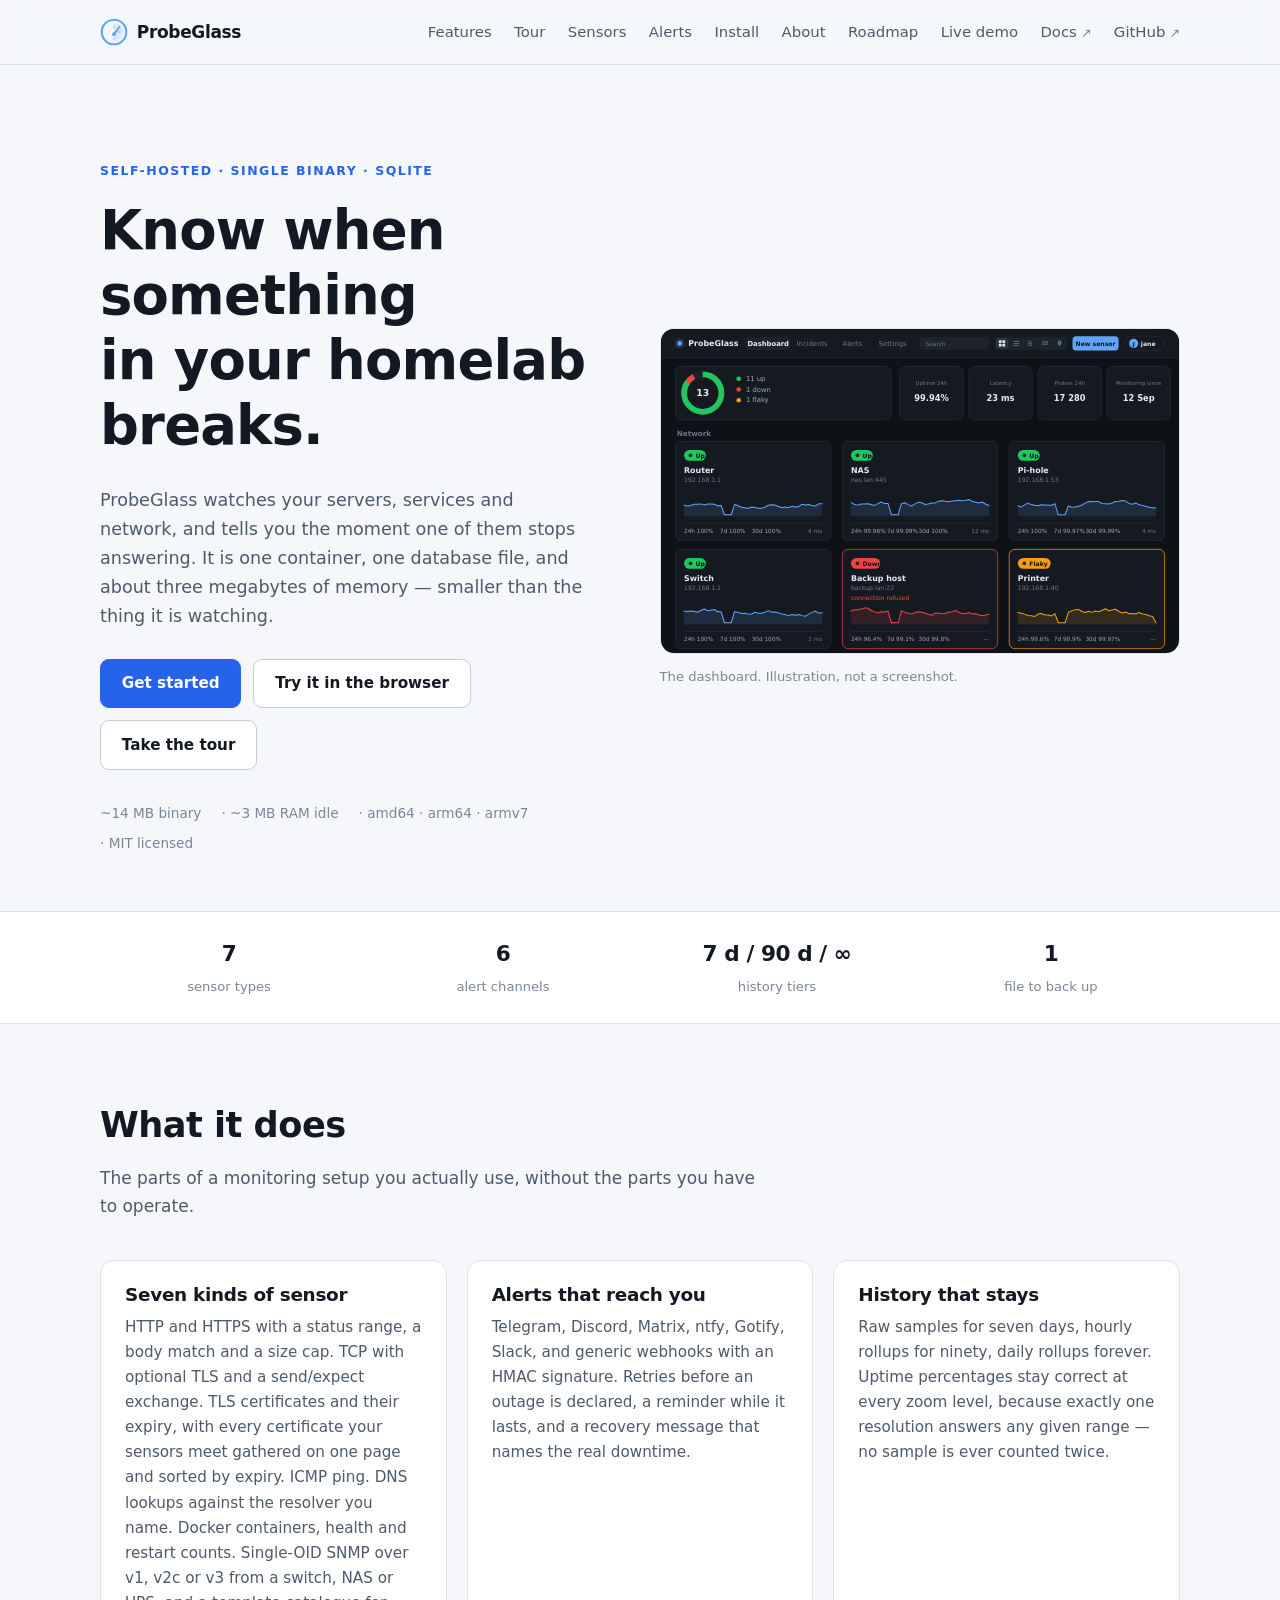
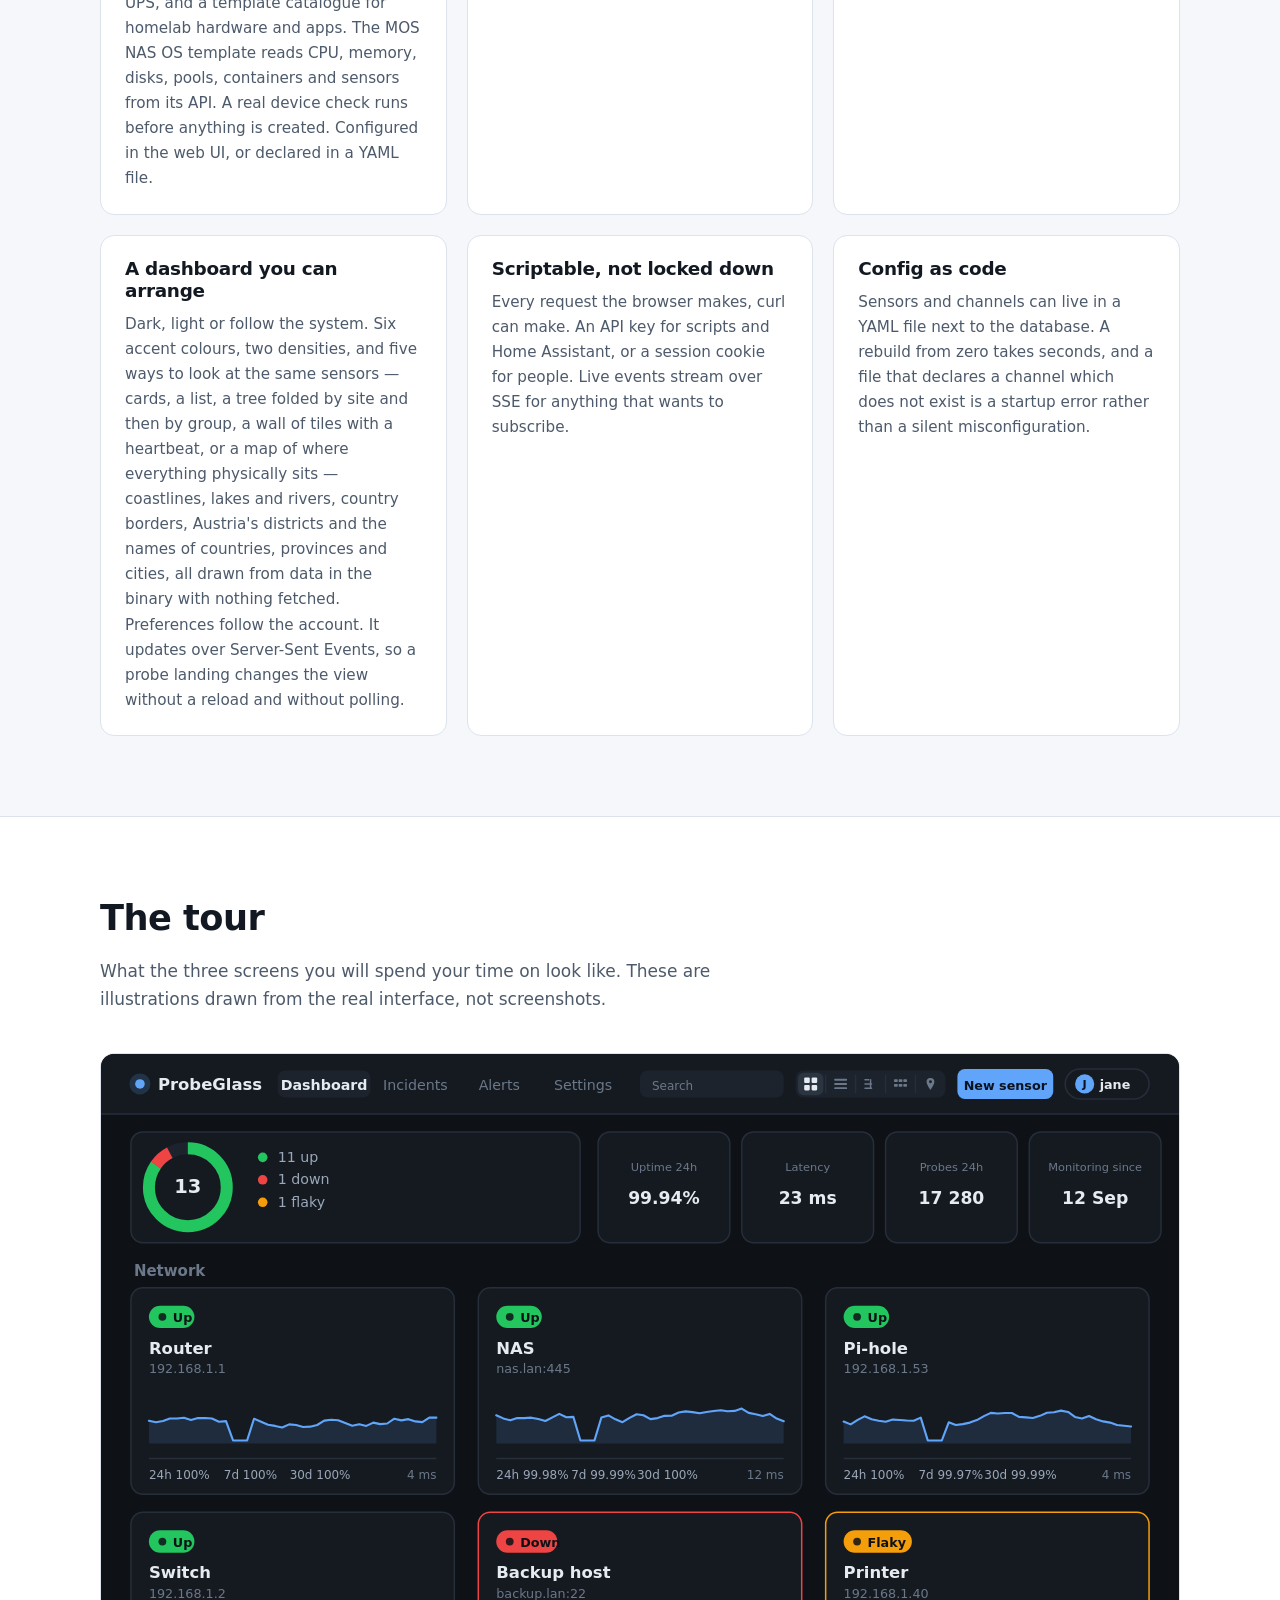
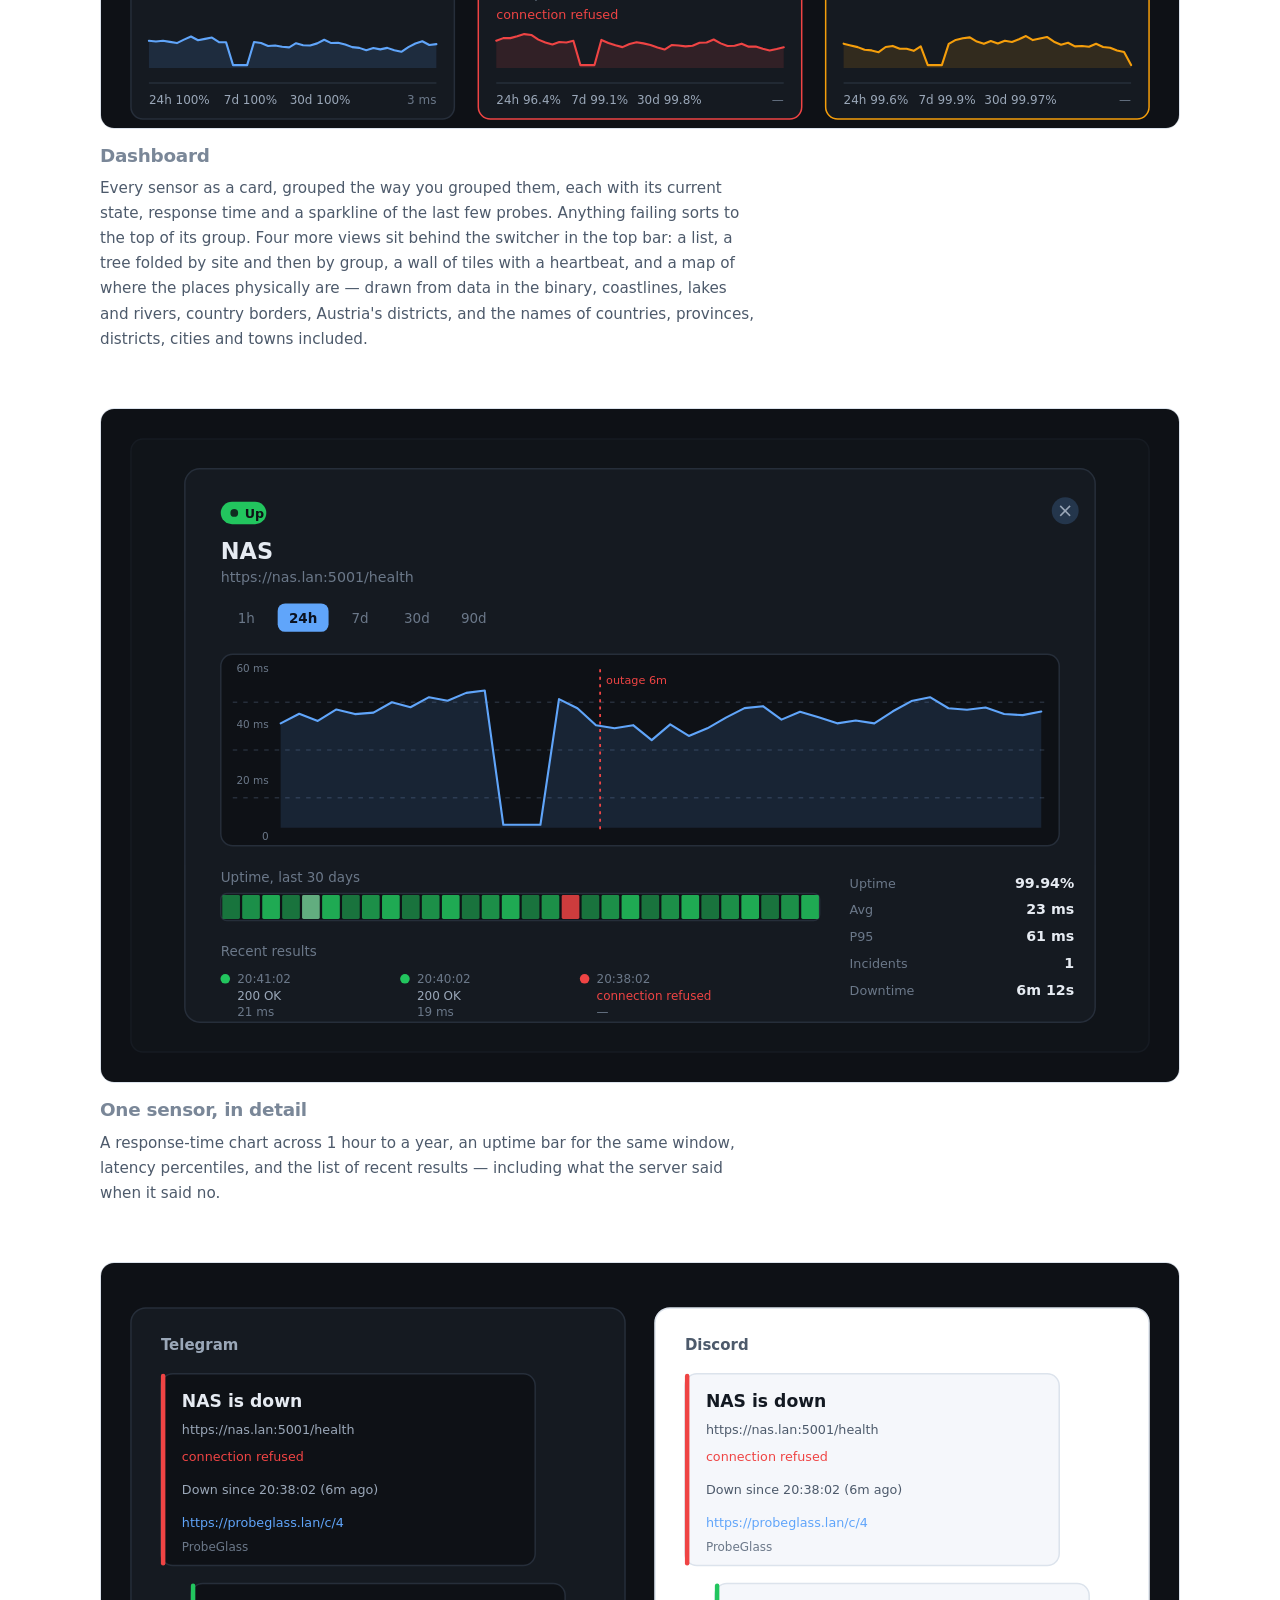
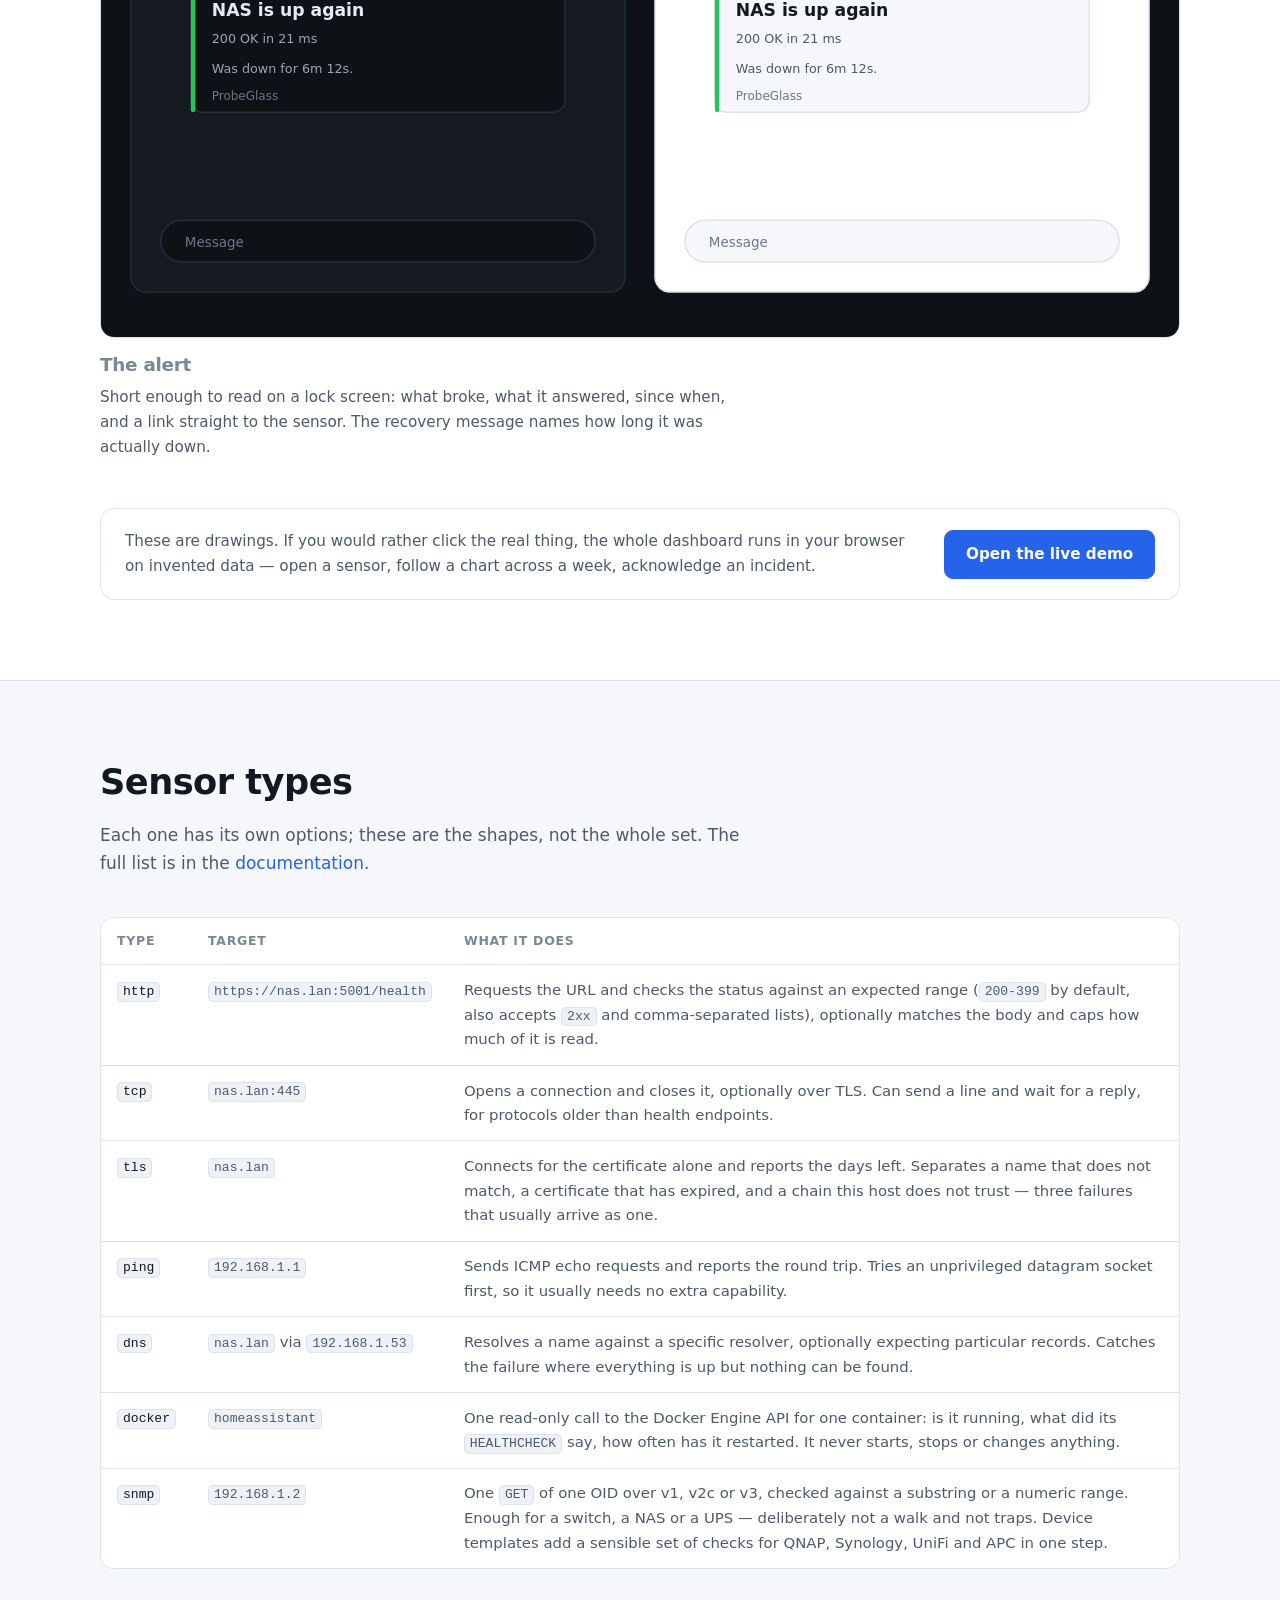
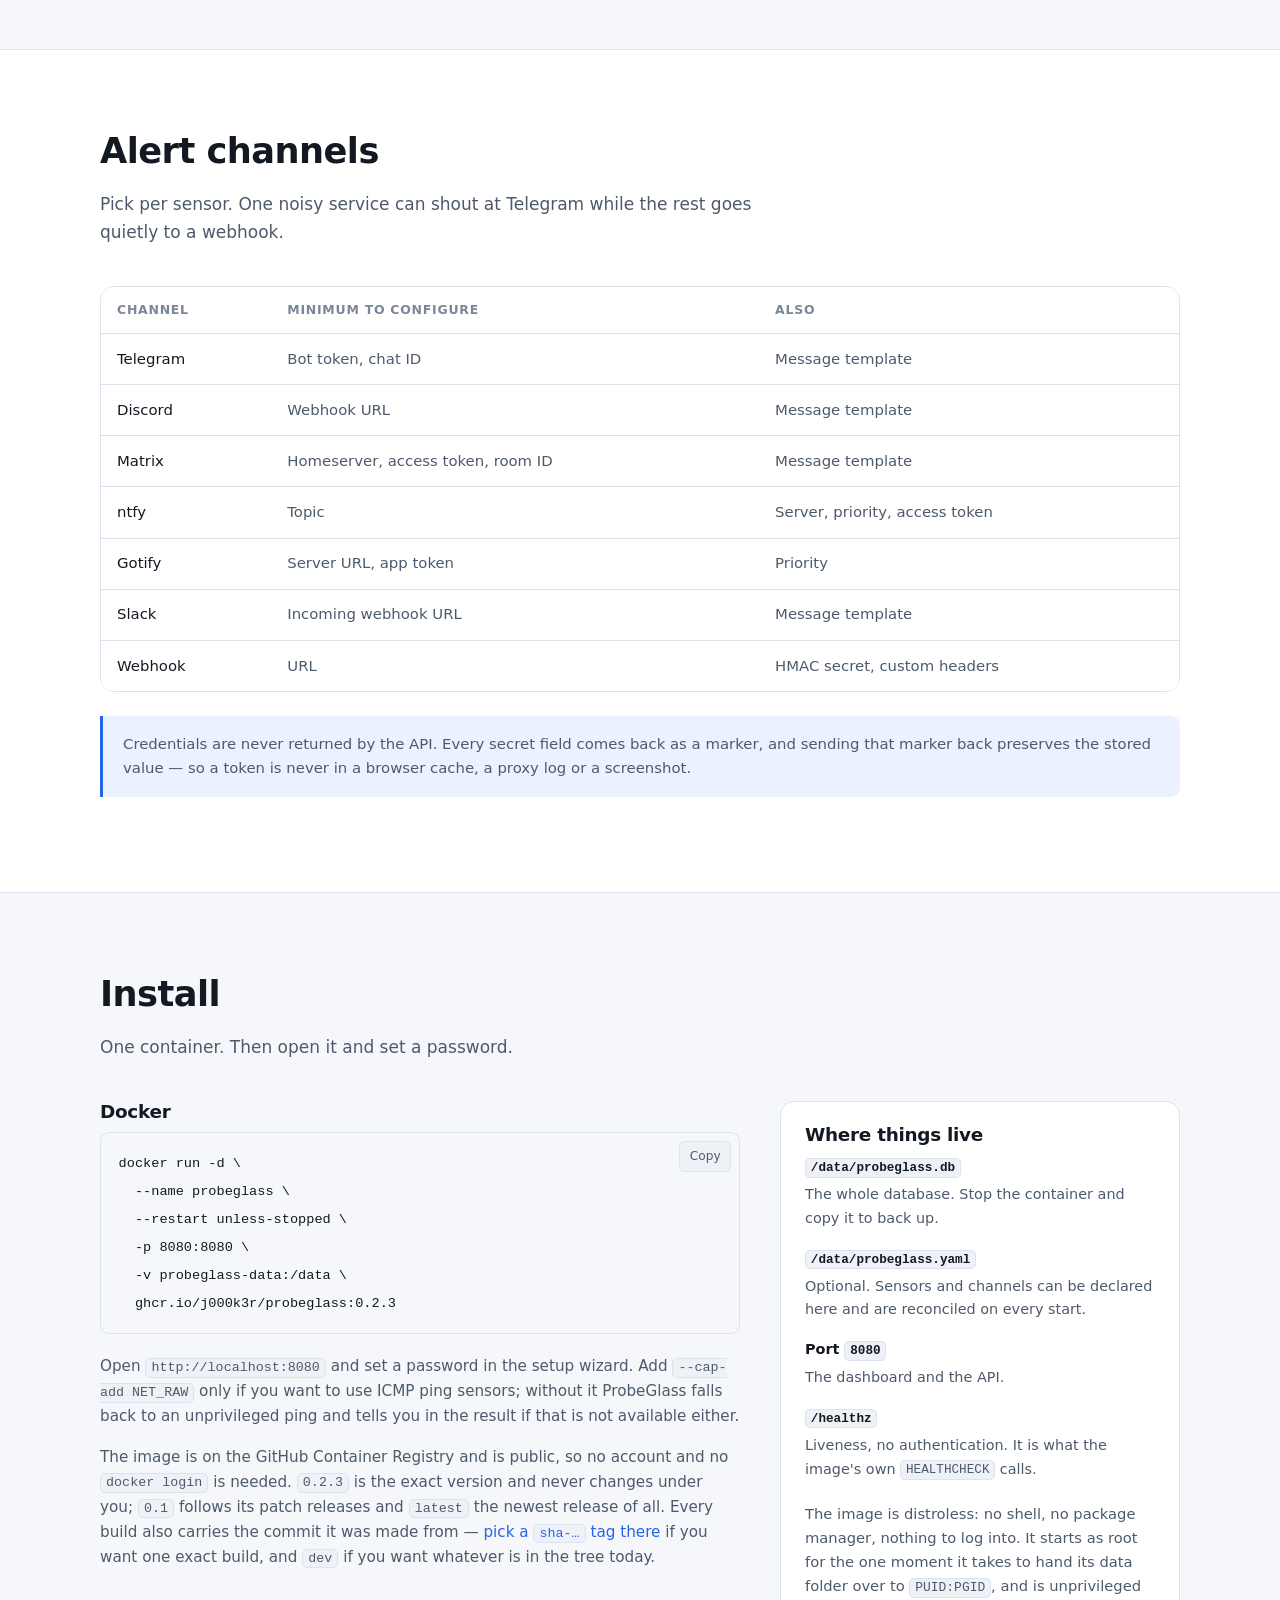
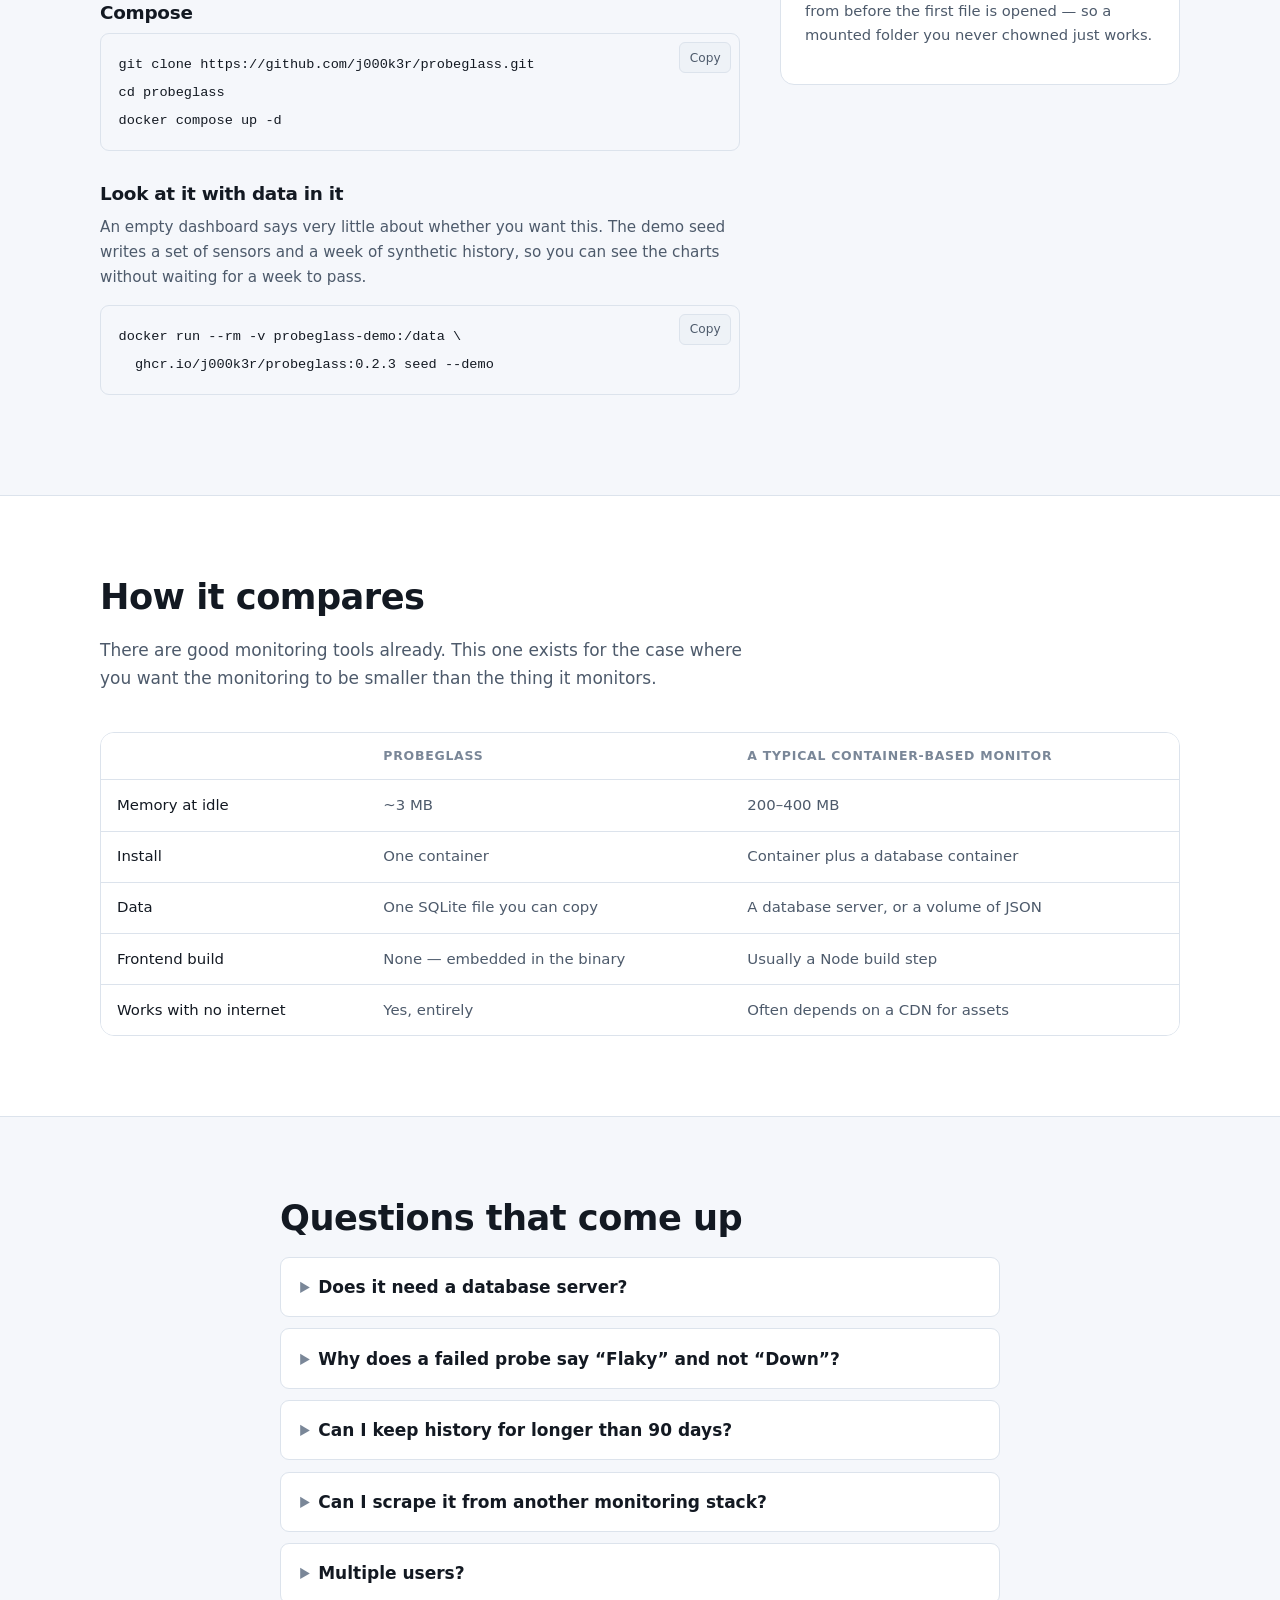
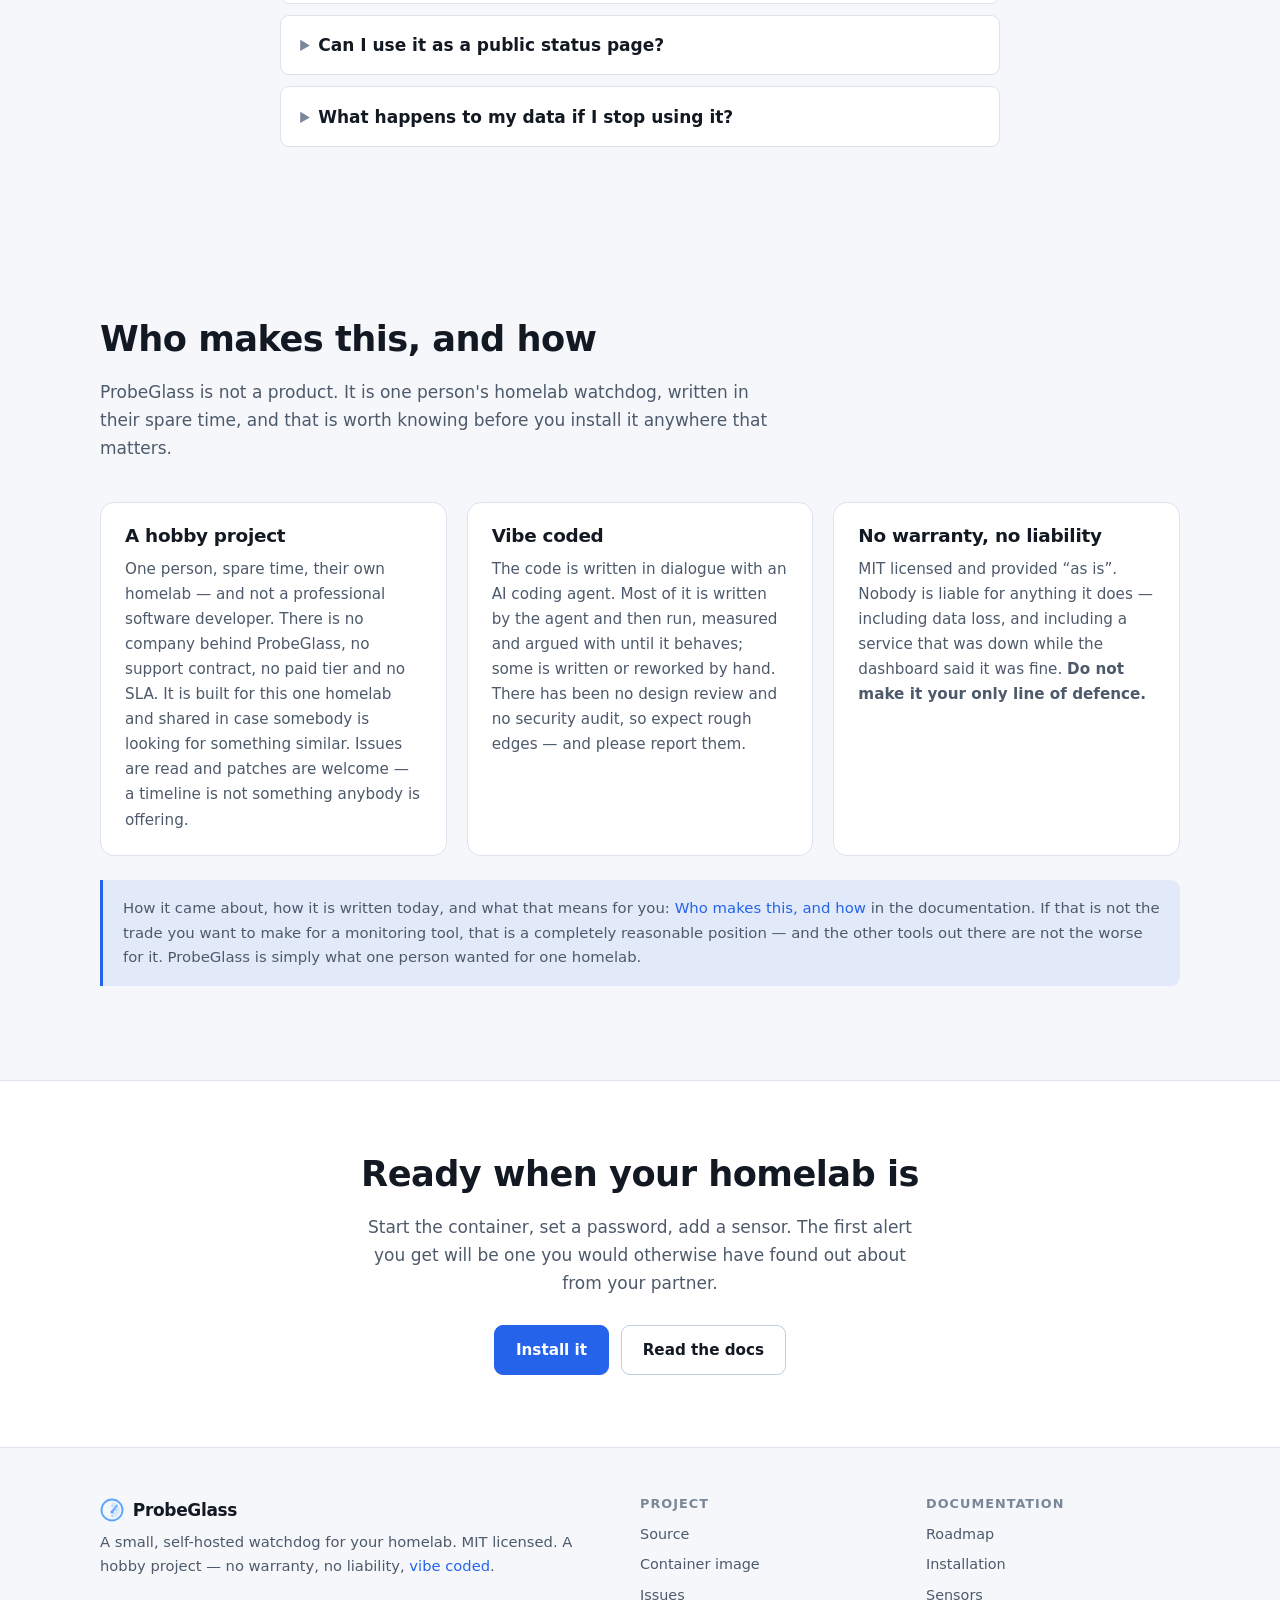
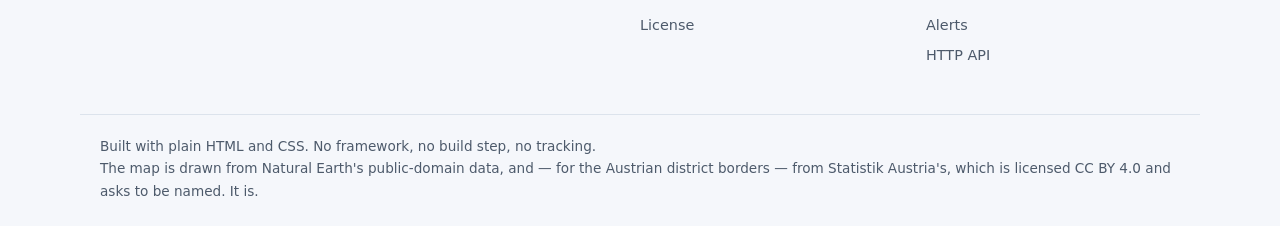
==== site/index.html @ f9f42ec8 "Show the certificate inventory on the roadmap and in the demo The demo's certificate tab is filled f" ====
<!doctype html>
<html lang="en">
<head>
<meta charset="utf-8">
<meta name="viewport" content="width=device-width, initial-scale=1">
<meta name="color-scheme" content="dark light">
<title>ProbeGlass — a small, self-hosted watchdog for your homelab</title>
<meta name="description" content="ProbeGlass monitors your servers, services and network from a single 14 MB binary. HTTP, TCP, TLS certificate, ping, DNS, Docker and SNMP sensors, six alert channels, and a year of history in one SQLite file.">
<link rel="icon" href="img/favicon.svg" type="image/svg+xml">
<link rel="stylesheet" href="assets/style.css">

<meta property="og:type" content="website">
<meta property="og:title" content="ProbeGlass — a small, self-hosted watchdog">
<meta property="og:description" content="HTTP, TCP, TLS certificate, ping, DNS, Docker and SNMP sensors. Six alert channels. A year of history in one SQLite file. One container.">
<meta property="og:image" content="img/social-card.svg">
<meta name="twitter:card" content="summary_large_image">
</head>
<body>

<a class="skip" href="#main">Skip to content</a>

<header class="topbar">
  <div class="wrap topbar-inner">
    <a class="brand" href="index.html">
      <img src="img/logo.svg" alt="" width="28" height="28">
      <span>ProbeGlass</span>
    </a>

    <button class="nav-toggle" id="nav-toggle" aria-expanded="false" aria-controls="nav">
      <span class="sr-only">Menu</span>
      <span class="nav-bars" aria-hidden="true"></span>
    </button>

    <nav class="nav" id="nav">
      <a href="#features">Features</a>
      <a href="#tour">Tour</a>
      <a href="#sensors">Sensors</a>
      <a href="#alerts">Alerts</a>
      <a href="#install">Install</a>
      <a href="#about">About</a>
      <a href="roadmap.html">Roadmap</a>
      <a href="demo.html">Live demo</a>
      <a class="nav-ext" href="https://j000k3r.github.io/probeglass-docs/">Docs</a>
      <a class="nav-ext" href="https://github.com/j000k3r/probeglass">GitHub</a>
    </nav>
  </div>
</header>

<main id="main">

<!-- ------------------------------------------------------------------ hero -->
<section class="hero">
  <div class="wrap hero-grid">
    <div class="hero-copy">
      <p class="eyebrow">Self-hosted · Single binary · SQLite</p>
      <h1>Know when something<br>in your homelab breaks.</h1>
      <p class="lede">
        ProbeGlass watches your servers, services and network, and tells you
        the moment one of them stops answering. It is one container, one
        database file, and about three megabytes of memory — smaller than the
        thing it is watching.
      </p>

      <div class="cta-row">
        <a class="btn btn-primary" href="#install">Get started</a>
        <a class="btn" href="demo.html">Try it in the browser</a>
        <a class="btn" href="#tour">Take the tour</a>
      </div>

      <ul class="badges">
        <li>~14 MB binary</li>
        <li>~3 MB RAM idle</li>
        <li>amd64 · arm64 · armv7</li>
        <li>MIT licensed</li>
      </ul>
    </div>

    <figure class="hero-shot">
      <img src="img/dashboard.svg" width="720" height="450"
           alt="Illustration of the ProbeGlass dashboard: a top bar with the section tabs, the layout switcher and the account chip, then a status summary, then groups of sensor cards each showing a name, a target, a response time and a sparkline.">
      <figcaption>The dashboard. Illustration, not a screenshot.</figcaption>
    </figure>
  </div>
</section>

<!-- ---------------------------------------------------------------- glance -->
<section class="strip">
  <div class="wrap strip-grid">
    <div><strong>7</strong><span>sensor types</span></div>
    <div><strong>6</strong><span>alert channels</span></div>
    <div><strong>7 d / 90 d / ∞</strong><span>history tiers</span></div>
    <div><strong>1</strong><span>file to back up</span></div>
  </div>
</section>

<!-- -------------------------------------------------------------- features -->
<section id="features" class="section">
  <div class="wrap">
    <h2>What it does</h2>
    <p class="section-lede">
      The parts of a monitoring setup you actually use, without the parts you
      have to operate.
    </p>

    <div class="cards">
      <article class="card">
        <h3>Seven kinds of sensor</h3>
        <p>
          HTTP and HTTPS with a status range, a body match and a size cap. TCP
          with optional TLS and a send/expect exchange. TLS certificates and
          their expiry, with every certificate your sensors meet gathered on one
          page and sorted by expiry. ICMP ping. DNS lookups against the resolver
          you name. Docker containers, health and restart counts. Single-OID SNMP
          over v1, v2c or v3 from a switch, NAS or UPS, and a template catalogue
          for homelab hardware and apps. The MOS NAS OS template reads CPU,
          memory, disks, pools, containers and sensors from its API. A real
          device check runs before anything is created. Configured in the web UI,
          or declared in a YAML file.
        </p>
      </article>

      <article class="card">
        <h3>Alerts that reach you</h3>
        <p>
          Telegram, Discord, Matrix, ntfy, Gotify, Slack, and generic webhooks with
          an HMAC signature. Retries before an outage is declared, a reminder while
          it lasts, and a recovery message that names the real downtime.
        </p>
      </article>

      <article class="card">
        <h3>History that stays</h3>
        <p>
          Raw samples for seven days, hourly rollups for ninety, daily rollups
          forever. Uptime percentages stay correct at every zoom level, because
          exactly one resolution answers any given range — no sample is ever
          counted twice.
        </p>
      </article>

      <article class="card">
        <h3>A dashboard you can arrange</h3>
        <p>
          Dark, light or follow the system. Six accent colours, two densities,
          and five ways to look at the same sensors — cards, a list, a tree
          folded by site and then by group, a wall of tiles with a heartbeat,
          or a map of where everything physically sits — coastlines, lakes and
          rivers, country borders, Austria's districts and the names of countries,
          provinces and cities, all drawn from data in the binary
          with nothing fetched. Preferences follow the account. It updates over
          Server-Sent Events, so a probe landing changes the view without a
          reload and without polling.
        </p>
      </article>

      <article class="card">
        <h3>Scriptable, not locked down</h3>
        <p>
          Every request the browser makes, curl can make. An API key for
          scripts and Home Assistant, or a session cookie for people. Live
          events stream over SSE for anything that wants to subscribe.
        </p>
      </article>

      <article class="card">
        <h3>Config as code</h3>
        <p>
          Sensors and channels can live in a YAML file next to the database.
          A rebuild from zero takes seconds, and a file that declares a channel
          which does not exist is a startup error rather than a silent
          misconfiguration.
        </p>
      </article>
    </div>
  </div>
</section>

<!-- ------------------------------------------------------------------ tour -->
<section id="tour" class="section section-alt">
  <div class="wrap">
    <h2>The tour</h2>
    <p class="section-lede">
      What the three screens you will spend your time on look like.
      These are illustrations drawn from the real interface, not screenshots.
    </p>

    <div class="tour">
      <figure class="tour-item">
        <img src="img/dashboard.svg" width="720" height="450"
             alt="The dashboard: a top bar with the layout switcher and the account chip, a summary strip of counts, then sensor cards in groups, each with a status dot, a response time and a latency sparkline.">
        <figcaption>
          <h3>Dashboard</h3>
          <p>
            Every sensor as a card, grouped the way you grouped them, each with
            its current state, response time and a sparkline of the last few
            probes. Anything failing sorts to the top of its group. Four more
            views sit behind the switcher in the top bar: a list, a tree folded
            by site and then by group, a wall of tiles with a heartbeat, and a
            map of where the places physically are — drawn from data in the
            binary, coastlines, lakes and rivers, country borders, Austria's
            districts, and the names of countries, provinces, districts, cities
            and towns included.
          </p>
        </figcaption>
      </figure>

      <figure class="tour-item">
        <img src="img/detail.svg" width="720" height="450"
             alt="A sensor detail view: a response-time chart over 24 hours, an uptime bar for the last thirty days, and a list of recent results.">
        <figcaption>
          <h3>One sensor, in detail</h3>
          <p>
            A response-time chart across 1 hour to a year, an uptime bar for
            the same window, latency percentiles, and the list of recent
            results — including what the server said when it said no.
          </p>
        </figcaption>
      </figure>

      <figure class="tour-item">
        <img src="img/alerts.svg" width="720" height="450"
             alt="An alert message in a chat app: a sensor named NAS went down, the error that was returned, the time it started, and a link back to the dashboard.">
        <figcaption>
          <h3>The alert</h3>
          <p>
            Short enough to read on a lock screen: what broke, what it
            answered, since when, and a link straight to the sensor. The
            recovery message names how long it was actually down.
          </p>
        </figcaption>
      </figure>
    </div>

    <div class="tour-demo">
      <p>
        These are drawings. If you would rather click the real thing, the whole
        dashboard runs in your browser on invented data — open a sensor, follow
        a chart across a week, acknowledge an incident.
      </p>
      <a class="btn btn-primary" href="demo.html">Open the live demo</a>
    </div>
  </div>
</section>

<!-- ---------------------------------------------------------------- sensors -->
<section id="sensors" class="section">
  <div class="wrap">
    <h2>Sensor types</h2>
    <p class="section-lede">
      Each one has its own options; these are the shapes, not the whole set.
      The full list is in the <a href="https://j000k3r.github.io/probeglass-docs/concepts/sensors">documentation</a>.
    </p>

    <div class="table-wrap">
      <table>
        <thead>
          <tr><th>Type</th><th>Target</th><th>What it does</th></tr>
        </thead>
        <tbody>
          <tr>
            <td><code>http</code></td>
            <td><code>https://nas.lan:5001/health</code></td>
            <td>Requests the URL and checks the status against an expected range (<code>200-399</code> by default, also accepts <code>2xx</code> and comma-separated lists), optionally matches the body and caps how much of it is read.</td>
          </tr>
          <tr>
            <td><code>tcp</code></td>
            <td><code>nas.lan:445</code></td>
            <td>Opens a connection and closes it, optionally over TLS. Can send a line and wait for a reply, for protocols older than health endpoints.</td>
          </tr>
          <tr>
            <td><code>tls</code></td>
            <td><code>nas.lan</code></td>
            <td>Connects for the certificate alone and reports the days left. Separates a name that does not match, a certificate that has expired, and a chain this host does not trust — three failures that usually arrive as one.</td>
          </tr>
          <tr>
            <td><code>ping</code></td>
            <td><code>192.168.1.1</code></td>
            <td>Sends ICMP echo requests and reports the round trip. Tries an unprivileged datagram socket first, so it usually needs no extra capability.</td>
          </tr>
          <tr>
            <td><code>dns</code></td>
            <td><code>nas.lan</code> via <code>192.168.1.53</code></td>
            <td>Resolves a name against a specific resolver, optionally expecting particular records. Catches the failure where everything is up but nothing can be found.</td>
          </tr>
          <tr>
            <td><code>docker</code></td>
            <td><code>homeassistant</code></td>
            <td>One read-only call to the Docker Engine API for one container: is it running, what did its <code>HEALTHCHECK</code> say, how often has it restarted. It never starts, stops or changes anything.</td>
          </tr>
          <tr>
            <td><code>snmp</code></td>
            <td><code>192.168.1.2</code></td>
            <td>One <code>GET</code> of one OID over v1, v2c or v3, checked against a substring or a numeric range. Enough for a switch, a NAS or a UPS — deliberately not a walk and not traps. Device templates add a sensible set of checks for QNAP, Synology, UniFi and APC in one step.</td>
          </tr>
        </tbody>
      </table>
    </div>
  </div>
</section>

<!-- ---------------------------------------------------------------- alerts -->
<section id="alerts" class="section section-alt">
  <div class="wrap">
    <h2>Alert channels</h2>
    <p class="section-lede">
      Pick per sensor. One noisy service can shout at Telegram while the rest
      goes quietly to a webhook.
    </p>

    <div class="table-wrap">
      <table>
        <thead>
          <tr><th>Channel</th><th>Minimum to configure</th><th>Also</th></tr>
        </thead>
        <tbody>
          <tr><td>Telegram</td><td>Bot token, chat ID</td><td>Message template</td></tr>
          <tr><td>Discord</td><td>Webhook URL</td><td>Message template</td></tr>
          <tr><td>Matrix</td><td>Homeserver, access token, room ID</td><td>Message template</td></tr>
          <tr><td>ntfy</td><td>Topic</td><td>Server, priority, access token</td></tr>
          <tr><td>Gotify</td><td>Server URL, app token</td><td>Priority</td></tr>
          <tr><td>Slack</td><td>Incoming webhook URL</td><td>Message template</td></tr>
          <tr><td>Webhook</td><td>URL</td><td>HMAC secret, custom headers</td></tr>
        </tbody>
      </table>
    </div>

    <p class="note">
      Credentials are never returned by the API. Every secret field comes back
      as a marker, and sending that marker back preserves the stored value —
      so a token is never in a browser cache, a proxy log or a screenshot.
    </p>
  </div>
</section>

<!-- --------------------------------------------------------------- install -->
<section id="install" class="section">
  <div class="wrap">
    <h2>Install</h2>
    <p class="section-lede">
      One container. Then open it and set a password.
    </p>

    <div class="install-grid">
      <div class="install-main">
        <h3>Docker</h3>
        <div class="code">
          <button class="copy" data-copy="#cmd-docker" aria-label="Copy command">Copy</button>
<pre id="cmd-docker"><code>docker run -d \
  --name probeglass \
  --restart unless-stopped \
  -p 8080:8080 \
  -v probeglass-data:/data \
  ghcr.io/j000k3r/probeglass:0.2.3</code></pre>
        </div>
        <p>
          Open <code>http://localhost:8080</code> and set a password in the
          setup wizard. Add <code>--cap-add NET_RAW</code> only if you want to
          use ICMP ping sensors; without it ProbeGlass falls back to an
          unprivileged ping and tells you in the result if that is not
          available either.
        </p>
        <p class="muted">
          The image is on the GitHub Container Registry and is public, so no
          account and no <code>docker login</code> is needed. <code>0.2.3</code>
          is the exact version and never changes under you; <code>0.1</code>
          follows its patch releases and <code>latest</code> the newest release
          of all. Every build also carries the commit it was made from —
          <a href="https://github.com/j000k3r/probeglass/pkgs/container/probeglass">pick
          a <code>sha-…</code> tag there</a> if you want one exact build, and
          <code>dev</code> if you want whatever is in the tree today.
        </p>

        <h3>Compose</h3>
        <div class="code">
          <button class="copy" data-copy="#cmd-compose" aria-label="Copy command">Copy</button>
<pre id="cmd-compose"><code>git clone https://github.com/j000k3r/probeglass.git
cd probeglass
docker compose up -d</code></pre>
        </div>

        <h3>Look at it with data in it</h3>
        <p>
          An empty dashboard says very little about whether you want this. The
          demo seed writes a set of sensors and a week of synthetic history, so
          you can see the charts without waiting for a week to pass.
        </p>
        <div class="code">
          <button class="copy" data-copy="#cmd-demo" aria-label="Copy command">Copy</button>
<pre id="cmd-demo"><code>docker run --rm -v probeglass-demo:/data \
  ghcr.io/j000k3r/probeglass:0.2.3 seed --demo</code></pre>
        </div>
      </div>

      <aside class="install-side">
        <h3>Where things live</h3>
        <dl class="facts">
          <dt><code>/data/probeglass.db</code></dt>
          <dd>The whole database. Stop the container and copy it to back up.</dd>
          <dt><code>/data/probeglass.yaml</code></dt>
          <dd>Optional. Sensors and channels can be declared here and are
            reconciled on every start.</dd>
          <dt>Port <code>8080</code></dt>
          <dd>The dashboard and the API.</dd>
          <dt><code>/healthz</code></dt>
          <dd>Liveness, no authentication. It is what the image's own
            <code>HEALTHCHECK</code> calls.</dd>
        </dl>
        <p class="muted">
          The image is distroless: no shell, no package manager, nothing to log
          into. It starts as root for the one moment it takes to hand its data
          folder over to <code>PUID:PGID</code>, and is unprivileged from before
          the first file is opened — so a mounted folder you never chowned just
          works.
        </p>
      </aside>
    </div>
  </div>
</section>

<!-- --------------------------------------------------------------- compare -->
<section id="compare" class="section section-alt">
  <div class="wrap">
    <h2>How it compares</h2>
    <p class="section-lede">
      There are good monitoring tools already. This one exists for the case
      where you want the monitoring to be smaller than the thing it monitors.
    </p>

    <div class="table-wrap">
      <table>
        <thead>
          <tr><th></th><th>ProbeGlass</th><th>A typical container-based monitor</th></tr>
        </thead>
        <tbody>
          <tr><td>Memory at idle</td><td>~3 MB</td><td>200–400 MB</td></tr>
          <tr><td>Install</td><td>One container</td><td>Container plus a database container</td></tr>
          <tr><td>Data</td><td>One SQLite file you can copy</td><td>A database server, or a volume of JSON</td></tr>
          <tr><td>Frontend build</td><td>None — embedded in the binary</td><td>Usually a Node build step</td></tr>
          <tr><td>Works with no internet</td><td>Yes, entirely</td><td>Often depends on a CDN for assets</td></tr>
        </tbody>
      </table>
    </div>
  </div>
</section>

<!-- ------------------------------------------------------------------- faq -->
<section class="section">
  <div class="wrap narrow">
    <h2>Questions that come up</h2>

    <details>
      <summary>Does it need a database server?</summary>
      <p>No. It uses SQLite through a pure-Go implementation, so there is
      nothing to install alongside it. The database is one file.</p>
    </details>

    <details>
      <summary>Why does a failed probe say “Flaky” and not “Down”?</summary>
      <p>Because at that moment the honest answer is that the last probe failed
      and it has not failed often enough to call it down. With retries
      configured, one failed probe is a blip. It becomes Down when the failure
      streak reaches the threshold — and that is when the incident opens and the
      alert goes out.</p>
    </details>

    <details>
      <summary>Can I keep history for longer than 90 days?</summary>
      <p>Yes. Daily rollups are kept forever, so a range of a year or more is
      already answerable. The retention settings decide how long the fine and
      medium detail survives, not how far back you can look.</p>
    </details>

    <details>
      <summary>Can I scrape it from another monitoring stack?</summary>
      <p>Not directly — there is no <code>/metrics</code> endpoint yet. In the
      meantime the JSON API is scrapeable with a small exporter, and the generic
      webhook can push every event into whatever you already run.</p>
    </details>

    <details>
      <summary>Multiple users?</summary>
      <p>Yes, and they have roles. An administrator manages users, sensors and
      settings; an operator can additionally acknowledge an outage, pause a
      sensor, or run a probe by hand; a viewer reads everything and changes
      nothing. Everyone picks their own theme, layout and language, and any
      account can turn on a second factor.</p>
    </details>

    <details>
      <summary>Can I use it as a public status page?</summary>
      <p>Not yet. Today the dashboard is authenticated, full stop. A read-only
      public view on its own path and token is on the roadmap.</p>
    </details>

    <details>
      <summary>What happens to my data if I stop using it?</summary>
      <p>Nothing — it is one file on your disk. There is no account, no
      telemetry, and no phone-home. ProbeGlass makes outbound connections only
      to the targets you configure and the alert channels you set up.</p>
    </details>
  </div>
</section>

<!-- ------------------------------------------------------------- about this -->
<!-- This section is not decoration, and it is not in the small print at the
     bottom. Three things about this project are easy to be surprised by later —
     that it is a hobby, that it is written with an AI agent, and that nobody
     stands behind it — and a visitor deciding whether to put it on a machine
     they care about deserves to be surprised by none of them. The full version,
     including how it came about, is a page in the documentation. -->
<section id="about" class="section">
  <div class="wrap">
    <h2>Who makes this, and how</h2>
    <p class="section-lede">
      ProbeGlass is not a product. It is one person's homelab watchdog, written
      in their spare time, and that is worth knowing before you install it
      anywhere that matters.
    </p>

    <div class="cards">
      <div class="card">
        <h3>A hobby project</h3>
        <p>
          One person, spare time, their own homelab — and not a professional
          software developer. There is no company behind ProbeGlass, no support
          contract, no paid tier and no SLA. It is built for this one homelab and
          shared in case somebody is looking for something similar. Issues are read
          and patches are welcome — a timeline is not something anybody is
          offering.
        </p>
      </div>
      <div class="card">
        <h3>Vibe coded</h3>
        <p>
          The code is written in dialogue with an AI coding agent. Most of it is
          written by the agent and then run, measured and argued with until it
          behaves; some is written or reworked by hand. There has been no design
          review and no security audit, so expect rough edges — and please report
          them.
        </p>
      </div>
      <div class="card">
        <h3>No warranty, no liability</h3>
        <p>
          MIT licensed and provided “as is”. Nobody is liable for anything it
          does — including data loss, and including a service that was down while
          the dashboard said it was fine. <strong>Do not make it your only line of
          defence.</strong>
        </p>
      </div>
    </div>

    <p class="note">
      How it came about, how it is written today, and what that means for you:
      <a href="https://j000k3r.github.io/probeglass-docs/about">Who makes this, and
      how</a> in the documentation. If that is not the trade you want to make for a
      monitoring tool, that is a completely reasonable position — and the other
      tools out there are not the worse for it. ProbeGlass is simply what one
      person wanted for one homelab.
    </p>
  </div>
</section>

<!-- ------------------------------------------------------------------- cta -->
<section class="cta-band">
  <div class="wrap narrow">
    <h2>Ready when your homelab is</h2>
    <p>
      Start the container, set a password, add a sensor. The first alert you
      get will be one you would otherwise have found out about from your
      partner.
    </p>
    <div class="cta-row center">
      <a class="btn btn-primary" href="#install">Install it</a>
      <a class="btn" href="https://j000k3r.github.io/probeglass-docs/">Read the docs</a>
    </div>
  </div>
</section>

</main>

<footer class="footer">
  <div class="wrap footer-grid">
    <div>
      <div class="brand">
        <img src="img/logo.svg" alt="" width="24" height="24">
        <span>ProbeGlass</span>
      </div>
      <p class="muted">
        A small, self-hosted watchdog for your homelab.
        MIT licensed. A hobby project — no warranty, no liability,
        <a href="#about">vibe coded</a>.
      </p>
    </div>

    <div>
      <h4>Project</h4>
      <ul>
        <li><a href="https://github.com/j000k3r/probeglass">Source</a></li>
        <li><a href="https://github.com/j000k3r/probeglass/pkgs/container/probeglass">Container image</a></li>
        <li><a href="https://github.com/j000k3r/probeglass/issues">Issues</a></li>
        <li><a href="https://github.com/j000k3r/probeglass/blob/main/LICENSE">License</a></li>
      </ul>
    </div>

    <div>
      <h4>Documentation</h4>
      <ul>
        <li><a href="roadmap.html">Roadmap</a></li>
        <li><a href="https://j000k3r.github.io/probeglass-docs/getting-started/install">Installation</a></li>
        <li><a href="https://j000k3r.github.io/probeglass-docs/concepts/sensors">Sensors</a></li>
        <li><a href="https://j000k3r.github.io/probeglass-docs/concepts/alerts">Alerts</a></li>
        <li><a href="https://j000k3r.github.io/probeglass-docs/reference/api">HTTP API</a></li>
      </ul>
    </div>
  </div>

  <div class="wrap footer-bottom">
    <p class="muted">Built with plain HTML and CSS. No framework, no build step, no tracking.</p>
    <p class="muted">The map is drawn from Natural Earth's public-domain data, and — for the
      Austrian district borders — from Statistik Austria's, which is licensed
      CC BY 4.0 and asks to be named. It is.</p>
  </div>
</footer>

<script src="assets/site.js" defer></script>
</body>
</html>
---- site/assets/style.css ----
/* ProbeGlass website styles.
 *
 * The palette is the dashboard's palette, so the site and the product look like
 * the same thing. Everything themes through custom properties and follows the
 * operating system's light/dark preference.
 *
 * No framework, no build step: this file is served as written.
 */

/* ------------------------------------------------------------------ tokens */

:root {
  color-scheme: dark;

  --bg: #0e1116;
  --surface: #151a21;
  --surface-2: #1c232c;
  --border: #262e3a;
  --border-strong: #38424f;
  --text: #e6ebf2;
  --text-dim: #9aa7b8;
  --text-faint: #6b7889;

  --ok: #22c55e;
  --warn: #f59e0b;
  --crit: #ef4444;

  --accent: #60a5fa;
  --accent-soft: rgb(96 165 250 / 12%);
  --accent-ink: #0b1220;

  --radius: 14px;
  --radius-sm: 9px;
  --wrap: 1120px;
  --wrap-narrow: 760px;

  --font: ui-sans-serif, system-ui, -apple-system, "Segoe UI", Roboto,
    "Helvetica Neue", Arial, sans-serif;
  --mono: ui-monospace, SFMono-Regular, "SF Mono", Menlo, Consolas, monospace;
}

@media (prefers-color-scheme: light) {
  :root {
    color-scheme: light;
    --bg: #f5f7fb;
    --surface: #ffffff;
    --surface-2: #eef2f7;
    --border: #dce3ec;
    --border-strong: #c2cddb;
    --text: #131922;
    --text-dim: #4d5a6b;
    --text-faint: #7a8798;
    --accent: #2563eb;
    --accent-soft: rgb(37 99 235 / 9%);
    --accent-ink: #ffffff;
  }
}

/* -------------------------------------------------------------------- base */

*, *::before, *::after { box-sizing: border-box; }

html { scroll-behavior: smooth; scroll-padding-top: 5rem; }

@media (prefers-reduced-motion: reduce) {
  html { scroll-behavior: auto; }
  * { animation-duration: 0.01ms !important; transition-duration: 0.01ms !important; }
}

body {
  margin: 0;
  background: var(--bg);
  color: var(--text);
  font-family: var(--font);
  font-size: 17px;
  line-height: 1.65;
  -webkit-text-size-adjust: 100%;
}

h1, h2, h3, h4 { line-height: 1.2; margin: 0 0 0.5em; font-weight: 650; letter-spacing: -0.015em; }
h1 { font-size: clamp(2.1rem, 5vw, 3.4rem); }
h2 { font-size: clamp(1.6rem, 3.4vw, 2.2rem); }
h3 { font-size: 1.15rem; }
h4 { font-size: 0.8rem; text-transform: uppercase; letter-spacing: 0.08em; color: var(--text-faint); margin-bottom: 0.9em; }

p { margin: 0 0 1em; }
a { color: var(--accent); text-decoration: none; }
a:hover { text-decoration: underline; }

code {
  font-family: var(--mono);
  font-size: 0.88em;
  background: var(--surface-2);
  border: 1px solid var(--border);
  border-radius: 5px;
  padding: 0.1em 0.38em;
}

.wrap { width: 100%; max-width: var(--wrap); margin-inline: auto; padding-inline: 1.25rem; }
.narrow { max-width: var(--wrap-narrow); }
.muted { color: var(--text-dim); font-size: 0.92rem; }

.sr-only {
  position: absolute; width: 1px; height: 1px; padding: 0; margin: -1px;
  overflow: hidden; clip: rect(0 0 0 0); white-space: nowrap; border: 0;
}

.skip {
  position: absolute; left: -9999px; top: 0; z-index: 100;
  background: var(--accent); color: var(--accent-ink); padding: 0.6rem 1rem;
}
.skip:focus { left: 0; }

:focus-visible { outline: 2px solid var(--accent); outline-offset: 3px; border-radius: 4px; }

/* ----------------------------------------------------------------- topbar */

.topbar {
  position: sticky; top: 0; z-index: 50;
  background: color-mix(in srgb, var(--bg) 88%, transparent);
  backdrop-filter: blur(12px);
  border-bottom: 1px solid var(--border);
}

.topbar-inner { display: flex; align-items: center; gap: 1rem; min-height: 4rem; }

.brand {
  display: inline-flex; align-items: center; gap: 0.55rem;
  color: var(--text); font-weight: 650; letter-spacing: -0.02em;
  text-decoration: none;
}
.brand:hover { text-decoration: none; }

.nav { display: flex; align-items: center; gap: 1.4rem; margin-left: auto; }
.nav a { color: var(--text-dim); font-size: 0.93rem; font-weight: 500; }
.nav a:hover { color: var(--text); text-decoration: none; }
.nav-ext::after { content: " ↗"; color: var(--text-faint); font-size: 0.85em; }

.nav-toggle {
  display: none; margin-left: auto;
  background: var(--surface-2); border: 1px solid var(--border);
  border-radius: var(--radius-sm); padding: 0.5rem 0.65rem; cursor: pointer;
}
.nav-bars, .nav-bars::before, .nav-bars::after {
  display: block; width: 18px; height: 2px; background: var(--text); border-radius: 2px;
  content: ""; position: relative;
}
.nav-bars::before { position: absolute; top: -6px; }
.nav-bars::after { position: absolute; top: 6px; }

@media (max-width: 820px) {
  .nav-toggle { display: block; }
  .nav {
    display: none; position: absolute; inset: 100% 0 auto 0;
    flex-direction: column; align-items: flex-start; gap: 0;
    background: var(--surface); border-bottom: 1px solid var(--border);
    padding: 0.5rem 1.25rem 1rem;
  }
  .nav.is-open { display: flex; }
  .nav a { padding: 0.7rem 0; width: 100%; border-bottom: 1px solid var(--border); }
  .nav a:last-child { border-bottom: 0; }
}

/* ------------------------------------------------------------------- hero */

.hero { padding: clamp(3rem, 8vw, 6rem) 0 clamp(2rem, 5vw, 3.5rem); }

.hero-grid {
  display: grid; grid-template-columns: 1fr 1.05fr;
  gap: clamp(2rem, 5vw, 4rem); align-items: center;
}
@media (max-width: 900px) { .hero-grid { grid-template-columns: 1fr; } }

.eyebrow {
  font-size: 0.78rem; font-weight: 600; text-transform: uppercase;
  letter-spacing: 0.12em; color: var(--accent); margin-bottom: 1rem;
}

.lede { font-size: 1.1rem; color: var(--text-dim); max-width: 46ch; }

.cta-row { display: flex; flex-wrap: wrap; gap: 0.75rem; margin: 1.75rem 0 0; }
.cta-row.center { justify-content: center; }

.btn {
  display: inline-block; padding: 0.7rem 1.3rem;
  border: 1px solid var(--border-strong); border-radius: var(--radius-sm);
  background: var(--surface); color: var(--text);
  font: inherit; font-size: 0.95rem; font-weight: 550; cursor: pointer;
}
.btn:hover { text-decoration: none; border-color: var(--text-faint); }
.btn-primary { background: var(--accent); border-color: var(--accent); color: var(--accent-ink); }
.btn-primary:hover { filter: brightness(1.08); border-color: var(--accent); }

.badges {
  display: flex; flex-wrap: wrap; gap: 0.5rem 1.25rem;
  list-style: none; margin: 2rem 0 0; padding: 0;
  font-size: 0.85rem; color: var(--text-faint);
}
.badges li::before { content: "· "; }
.badges li:first-child::before { content: ""; }

/* ------------------------------------------------------------------ image */

.hero-shot, .tour-item { margin: 0; }
.hero-shot img, .tour-item img {
  display: block; width: 100%; height: auto;
  border: 1px solid var(--border); border-radius: var(--radius);
  background: var(--surface);
}
.hero-shot figcaption, .tour-item figcaption {
  font-size: 0.82rem; color: var(--text-faint); margin-top: 0.75rem;
}

/* ------------------------------------------------------------------- strip */

.strip { border-block: 1px solid var(--border); background: var(--surface); }
.strip-grid {
  display: grid; grid-template-columns: repeat(4, 1fr);
  gap: 1rem; padding-block: 1.5rem; text-align: center;
}
.strip-grid strong { display: block; font-size: 1.35rem; font-weight: 650; letter-spacing: -0.02em; }
.strip-grid span { font-size: 0.82rem; color: var(--text-faint); }
@media (max-width: 640px) { .strip-grid { grid-template-columns: repeat(2, 1fr); gap: 1.25rem; } }

/* ---------------------------------------------------------------- section */

.section { padding: clamp(3rem, 7vw, 5rem) 0; }
.section-alt { background: var(--surface); border-block: 1px solid var(--border); }
.section-lede { color: var(--text-dim); max-width: 62ch; margin-bottom: 2.5rem; }

.cards { display: grid; grid-template-columns: repeat(3, 1fr); gap: 1.25rem; }
@media (max-width: 900px) { .cards { grid-template-columns: repeat(2, 1fr); } }
@media (max-width: 620px) { .cards { grid-template-columns: 1fr; } }

.card {
  background: var(--surface); border: 1px solid var(--border);
  border-radius: var(--radius); padding: 1.4rem 1.5rem;
}
.card h3 { color: var(--text); }
.card p { margin: 0; color: var(--text-dim); font-size: 0.95rem; }

/* -------------------------------------------------------------------- tour */

.tour { display: grid; gap: clamp(2rem, 5vw, 3.5rem); }
.tour-item h3 { margin-top: 1rem; }
.tour-item p { color: var(--text-dim); font-size: 0.95rem; max-width: 68ch; margin: 0; }

/* The drawings above are honest about being drawings; this is the way to the
   real thing, so it sits apart from them rather than as a caption. */
.tour-demo {
  display: flex;
  flex-wrap: wrap;
  align-items: center;
  gap: 1rem 1.5rem;
  margin-top: clamp(2rem, 5vw, 3rem);
  padding: 1.25rem 1.5rem;
  border: 1px solid var(--border);
  border-radius: var(--radius);
  background: var(--surface);
}

.tour-demo p { flex: 1 1 20rem; margin: 0; color: var(--text-dim); font-size: 0.95rem; }

/* ------------------------------------------------------------------ tables */

.table-wrap { overflow-x: auto; border: 1px solid var(--border); border-radius: var(--radius); }
table { border-collapse: collapse; width: 100%; font-size: 0.93rem; background: var(--surface); }
th, td { text-align: left; padding: 0.8rem 1rem; border-bottom: 1px solid var(--border); vertical-align: top; }
th { font-size: 0.78rem; text-transform: uppercase; letter-spacing: 0.06em; color: var(--text-faint); font-weight: 600; }
tbody tr:last-child td { border-bottom: 0; }
td:first-child { white-space: nowrap; }
td { color: var(--text-dim); }
td:first-child { color: var(--text); }

.note {
  margin-top: 1.5rem; padding: 1rem 1.25rem;
  border-left: 3px solid var(--accent); background: var(--accent-soft);
  border-radius: 0 var(--radius-sm) var(--radius-sm) 0;
  font-size: 0.93rem; color: var(--text-dim);
}

/* ----------------------------------------------------------------- install */

.install-grid { display: grid; grid-template-columns: 1.6fr 1fr; gap: 2.5rem; align-items: start; }

/* A grid column will not shrink below the widest thing inside it unless it is told
   to, and the widest thing inside this one is a line of `docker run` — 471 pixels of
   it, which is wider than a phone. So below about 510 pixels the column refused to
   narrow, the grid overflowed its container, and the whole landing page scrolled
   sideways: the code blocks below already scroll on their own (`overflow-x: auto`
   on `.code pre`), and they simply never got the chance, because the column they
   sit in had grown to fit them instead of holding still. `min-width: 0` is the
   whole fix. It is harmless at every width above the one where it matters. */
.install-main, .install-side { min-width: 0; }

@media (max-width: 900px) { .install-grid { grid-template-columns: 1fr; } }

.install-main h3 { margin-top: 2rem; }
.install-main h3:first-child { margin-top: 0; }
.install-main p { color: var(--text-dim); font-size: 0.95rem; }

.code { position: relative; margin: 0 0 1.25rem; }
.code pre {
  margin: 0; overflow-x: auto;
  background: var(--bg); border: 1px solid var(--border);
  border-radius: var(--radius-sm); padding: 1rem 1.1rem;
}
.code code {
  background: none; border: 0; padding: 0;
  font-size: 0.85rem; line-height: 1.6; color: var(--text);
}
.section-alt .code pre { background: var(--surface-2); }

.copy {
  position: absolute; top: 0.55rem; right: 0.55rem;
  background: var(--surface-2); border: 1px solid var(--border);
  color: var(--text-dim); border-radius: 6px;
  font: inherit; font-size: 0.76rem; padding: 0.28rem 0.6rem; cursor: pointer;
}
.copy:hover { color: var(--text); border-color: var(--border-strong); }
.copy.done { color: var(--ok); border-color: var(--ok); }

.install-side {
  background: var(--surface); border: 1px solid var(--border);
  border-radius: var(--radius); padding: 1.4rem 1.5rem;
}
.facts { margin: 0 0 1.25rem; }
.facts dt { font-weight: 600; font-size: 0.9rem; margin-top: 1rem; }
.facts dt:first-child { margin-top: 0; }
.facts dd { margin: 0.25rem 0 0; color: var(--text-dim); font-size: 0.9rem; }

/* --------------------------------------------------------------------- faq */

details {
  border: 1px solid var(--border); border-radius: var(--radius-sm);
  background: var(--surface); padding: 0.95rem 1.2rem; margin-bottom: 0.7rem;
}
details[open] { border-color: var(--border-strong); }
summary { cursor: pointer; font-weight: 550; }
summary::marker { color: var(--text-faint); }
details p { margin: 0.8rem 0 0.2rem; color: var(--text-dim); font-size: 0.94rem; }

/* ------------------------------------------------------------------ roadmap */

/* The roadmap is lists, not cards: each section is a status report, and the
   bullets are the content rather than decoration around it. Without this the
   reader gets browser-default bullets at browser-default size next to text that
   is styled, which is the one thing a page with no build step still has to get
   right by hand. */
.roadmap ul { margin: 0; padding-left: 1.15rem; color: var(--text-dim); font-size: 0.95rem; }
.roadmap li { margin-top: 0.7rem; }
.roadmap li strong { color: var(--text); }
.roadmap h1 { font-size: clamp(1.9rem, 4.4vw, 2.8rem); }
.roadmap .cta-row { margin-top: 2.5rem; }

/* -------------------------------------------- roadmap: rail, chips, icons */

/* One rail runs down the whole timeline. It is drawn by the timeline container
   so the sections' own backgrounds cannot break it into dashes, and it sits on
   the same x as each row's left edge — the row then indents its text clear of
   it. The x is the narrow wrap's content edge, which is where it would land if
   the rail lived inside the wrap. */
.roadmap-timeline { position: relative; }
.roadmap-timeline::before {
  content: "";
  position: absolute;
  top: 0; bottom: 0;
  left: max(1.25rem, calc(50% - var(--wrap-narrow) / 2 + 1.25rem));
  width: 2px; margin-left: -1px; border-radius: 2px;
  background: var(--border-strong);
}

.roadmap-row { position: relative; padding-left: 2.4rem; }

/* The node is the point in time; its ring is the local background, so the rail
   reads as passing behind it. The section "beside" the timeline simply has no
   node. */
.roadmap-node {
  position: absolute; left: 0; top: 1.3rem;
  width: 13px; height: 13px; border-radius: 50%;
  transform: translateX(-50%);
  background: var(--text-faint);
  box-shadow: 0 0 0 4px var(--node-ring, var(--bg));
}
.roadmap-node--done { background: var(--ok); }
.roadmap-node--next { background: var(--accent); }
.roadmap-node--later { background: var(--text-faint); }
.roadmap-node--out { background: var(--border-strong); }
.section-alt .roadmap-node { --node-ring: var(--surface); }

/* A chip carries the version or the state, so no heading has to end in an
   em rule to say where it sits. Tinted like the product's status pills; the
   text is mixed toward --text so the light theme keeps its contrast. */
.roadmap-head { display: flex; align-items: center; gap: 0.7rem; flex-wrap: wrap; margin-bottom: 0.9rem; }
.roadmap-head h2 { margin: 0; }

.roadmap-chip {
  display: inline-flex; align-items: center;
  padding: 0.22rem 0.7rem;
  border: 1px solid var(--border);
  border-radius: 999px;
  background: var(--surface-2); color: var(--text-dim);
  font-size: 0.78rem; font-weight: 600; line-height: 1.5;
  letter-spacing: 0.01em; white-space: nowrap;
}
.roadmap-chip--done {
  color: color-mix(in srgb, var(--ok) 72%, var(--text));
  background: color-mix(in srgb, var(--ok) 14%, transparent);
  border-color: color-mix(in srgb, var(--ok) 38%, transparent);
}
.roadmap-chip--next {
  color: color-mix(in srgb, var(--accent) 72%, var(--text));
  background: color-mix(in srgb, var(--accent) 14%, transparent);
  border-color: color-mix(in srgb, var(--accent) 36%, transparent);
}
.roadmap-chip--later { color: var(--text-faint); }
.roadmap-chip--out { color: var(--text-dim); background: transparent; border-color: var(--border-strong); }
.roadmap-chip--proposal {
  color: color-mix(in srgb, var(--warn) 68%, var(--text));
  background: color-mix(in srgb, var(--warn) 15%, transparent);
  border-color: color-mix(in srgb, var(--warn) 42%, transparent);
}

/* An icon in front of the bold lead-in. The class selectors are doubled up so
   they outrank the plain `.roadmap ul` rule above without !important. */
.roadmap .roadmap-list {
  list-style: none; margin: 0; padding-left: 0;
  display: grid; gap: 0.85rem;
  color: var(--text-dim); font-size: 0.95rem;
}
.roadmap .roadmap-list li { margin-top: 0; display: flex; align-items: flex-start; gap: 0.7rem; }
.roadmap .roadmap-list li > span { min-width: 0; }
.roadmap-icon { flex: 0 0 auto; width: 1.05rem; height: 1.05rem; margin-top: 0.32rem; color: var(--text-faint); }

/* The "now" band: the page's present tense, ahead of the timeline. */
.roadmap-now {
  padding: clamp(2.25rem, 5vw, 3.25rem) 0;
  background: var(--accent-soft);
  border-block: 1px solid var(--border);
}
.roadmap-now .eyebrow { margin-bottom: 0.6rem; }
.roadmap-now-text { max-width: 64ch; margin: 0; color: var(--text-dim); font-size: 1.02rem; }

/* What is happening right now, as cards rather than one long paragraph. The
   dev cards carry the accent border so the branch and the release are told
   apart at a glance. */
.now-grid {
  display: grid;
  grid-template-columns: repeat(auto-fit, minmax(240px, 1fr));
  gap: 1rem;
  margin: 1.5rem 0 1.25rem;
}
.now-card {
  padding: 1.1rem 1.2rem;
  border: 1px solid var(--border);
  border-radius: var(--radius);
  background: var(--surface);
}
.now-card--dev { border-color: color-mix(in srgb, var(--accent) 45%, var(--border)); }
.now-kicker {
  margin: 0 0 0.35rem;
  color: var(--text-faint);
  font-size: 0.72rem;
  letter-spacing: 0.08em;
  text-transform: uppercase;
}
.now-card--dev .now-kicker { color: var(--accent); }
.now-card h3 { margin: 0 0 0.4rem; font-size: 1rem; line-height: 1.3; }
.now-card p { margin: 0; color: var(--text-dim); font-size: 0.94rem; line-height: 1.45; }

/* The proposals live in their own panel, so they never read as commitments. */
.roadmap-suggested .roadmap-body {
  padding: 1.5rem 1.6rem;
  border: 1px solid var(--border-strong);
  border-radius: var(--radius);
  background: var(--surface);
}
.roadmap-suggested .section-lede { margin-bottom: 1.4rem; }

@media (max-width: 460px) {
  .roadmap-row { padding-left: 1.9rem; }
  .roadmap-suggested .roadmap-body { padding: 1.25rem 1.15rem; }
}

/* --------------------------------------------------------------- cta+foot */

.cta-band {
  padding: clamp(3rem, 7vw, 4.5rem) 0; text-align: center;
  background: var(--surface); border-top: 1px solid var(--border);
}
.cta-band p { color: var(--text-dim); max-width: 52ch; margin-inline: auto; }

.footer { border-top: 1px solid var(--border); padding: 3rem 0 1.5rem; }
.footer-grid { display: grid; grid-template-columns: 2fr 1fr 1fr; gap: 2rem; }
@media (max-width: 720px) { .footer-grid { grid-template-columns: 1fr; gap: 1.5rem; } }
.footer h4 { margin-bottom: 0.75rem; }
.footer ul { list-style: none; margin: 0; padding: 0; }
.footer li { margin-bottom: 0.4rem; font-size: 0.9rem; }
.footer li a { color: var(--text-dim); }
.footer li a:hover { color: var(--accent); }
.footer-bottom { margin-top: 2.5rem; padding-top: 1.25rem; border-top: 1px solid var(--border); }
.footer-bottom p { margin: 0; font-size: 0.85rem; }

/* Printing the page should give something readable, not a dark slab. */
@media print {
  :root { --bg: #fff; --surface: #fff; --surface-2: #f4f4f4; --text: #000; --text-dim: #333; --border: #ccc; }
  .topbar, .copy, .cta-band { display: none; }
  a { color: #000; text-decoration: underline; }
}
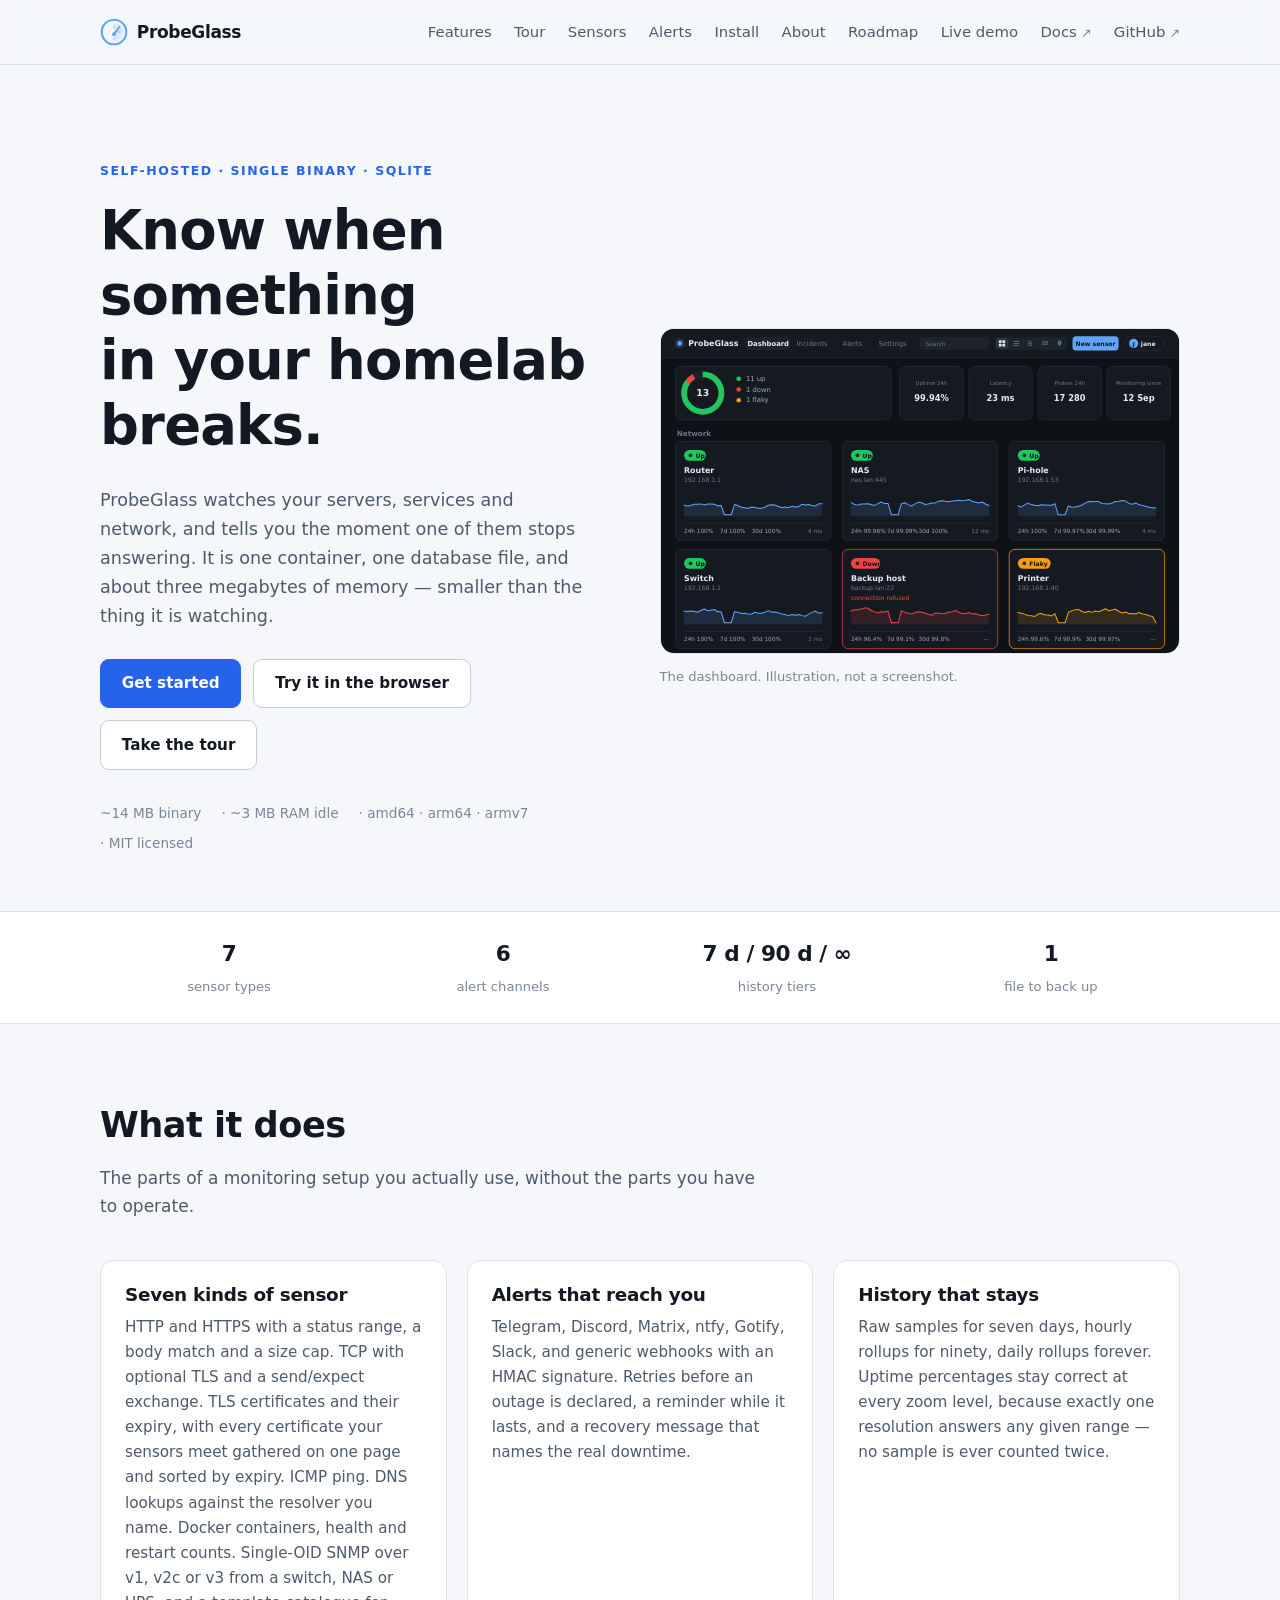
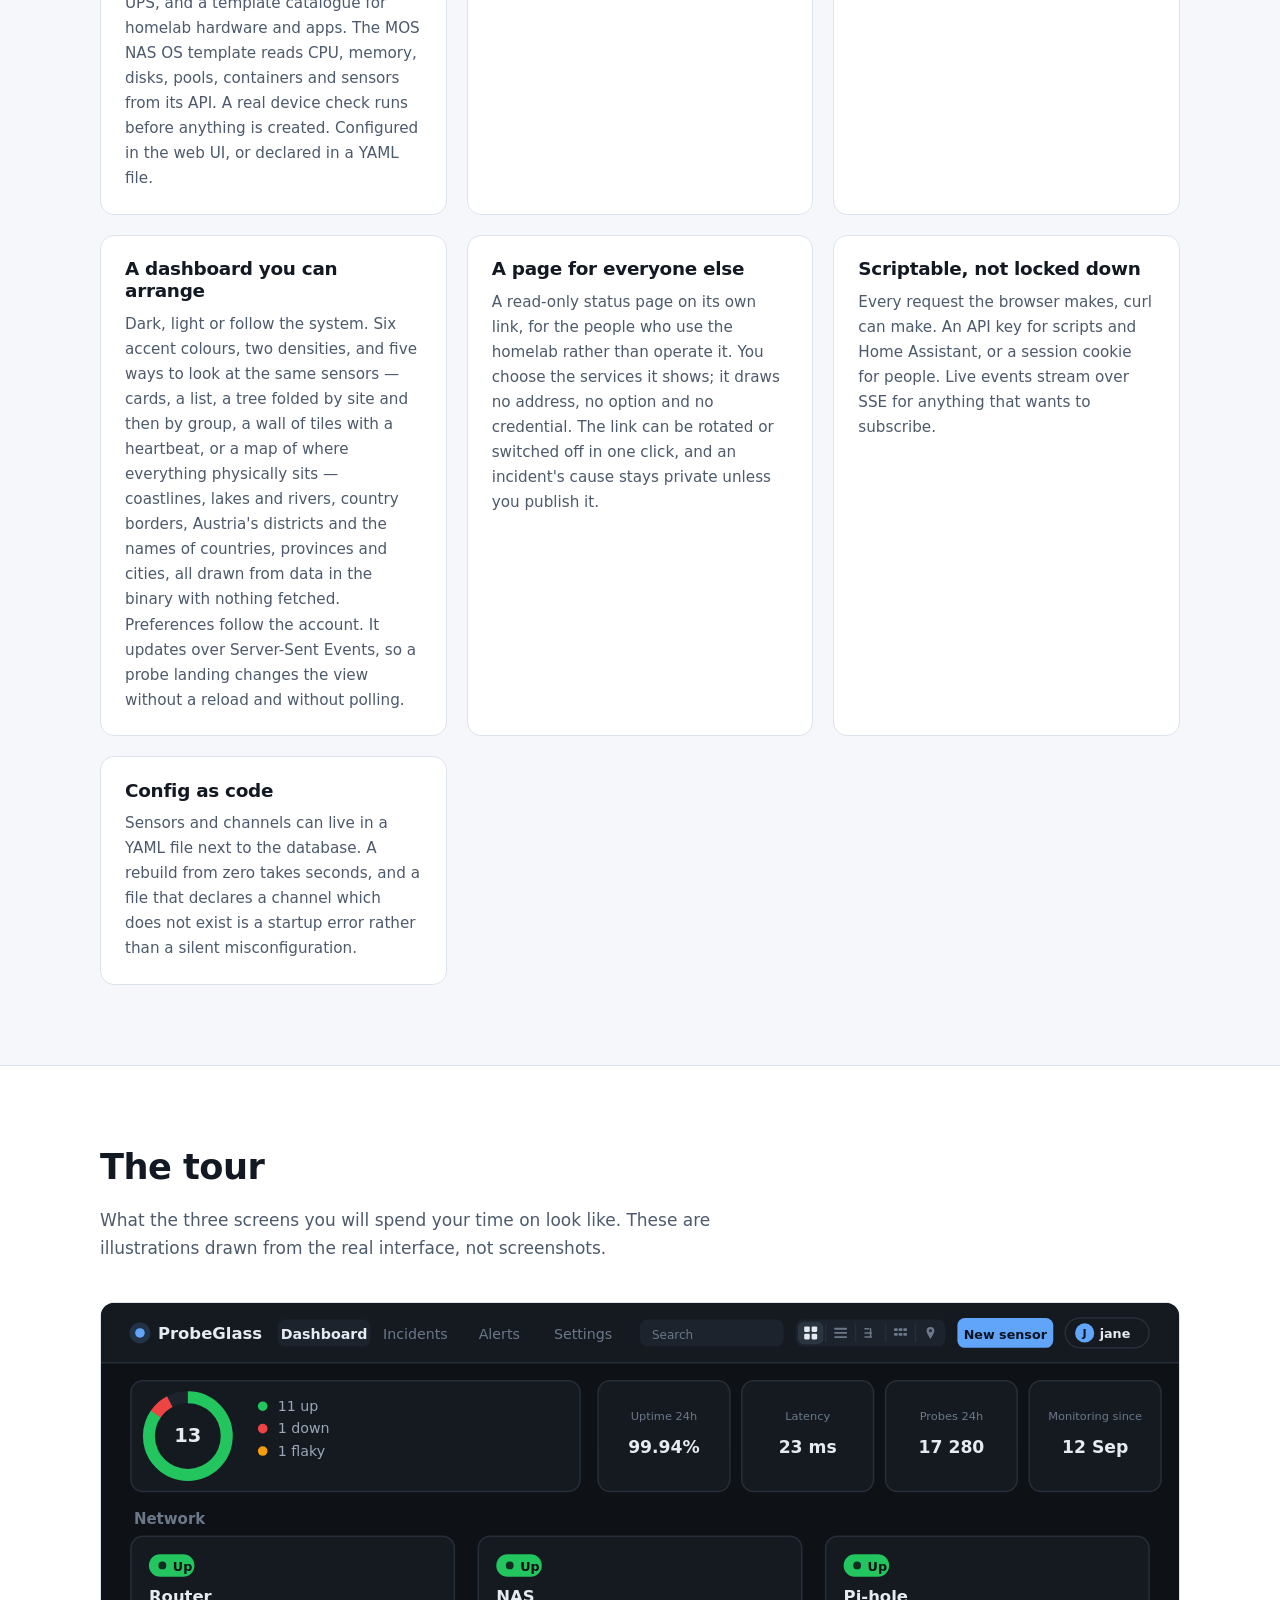
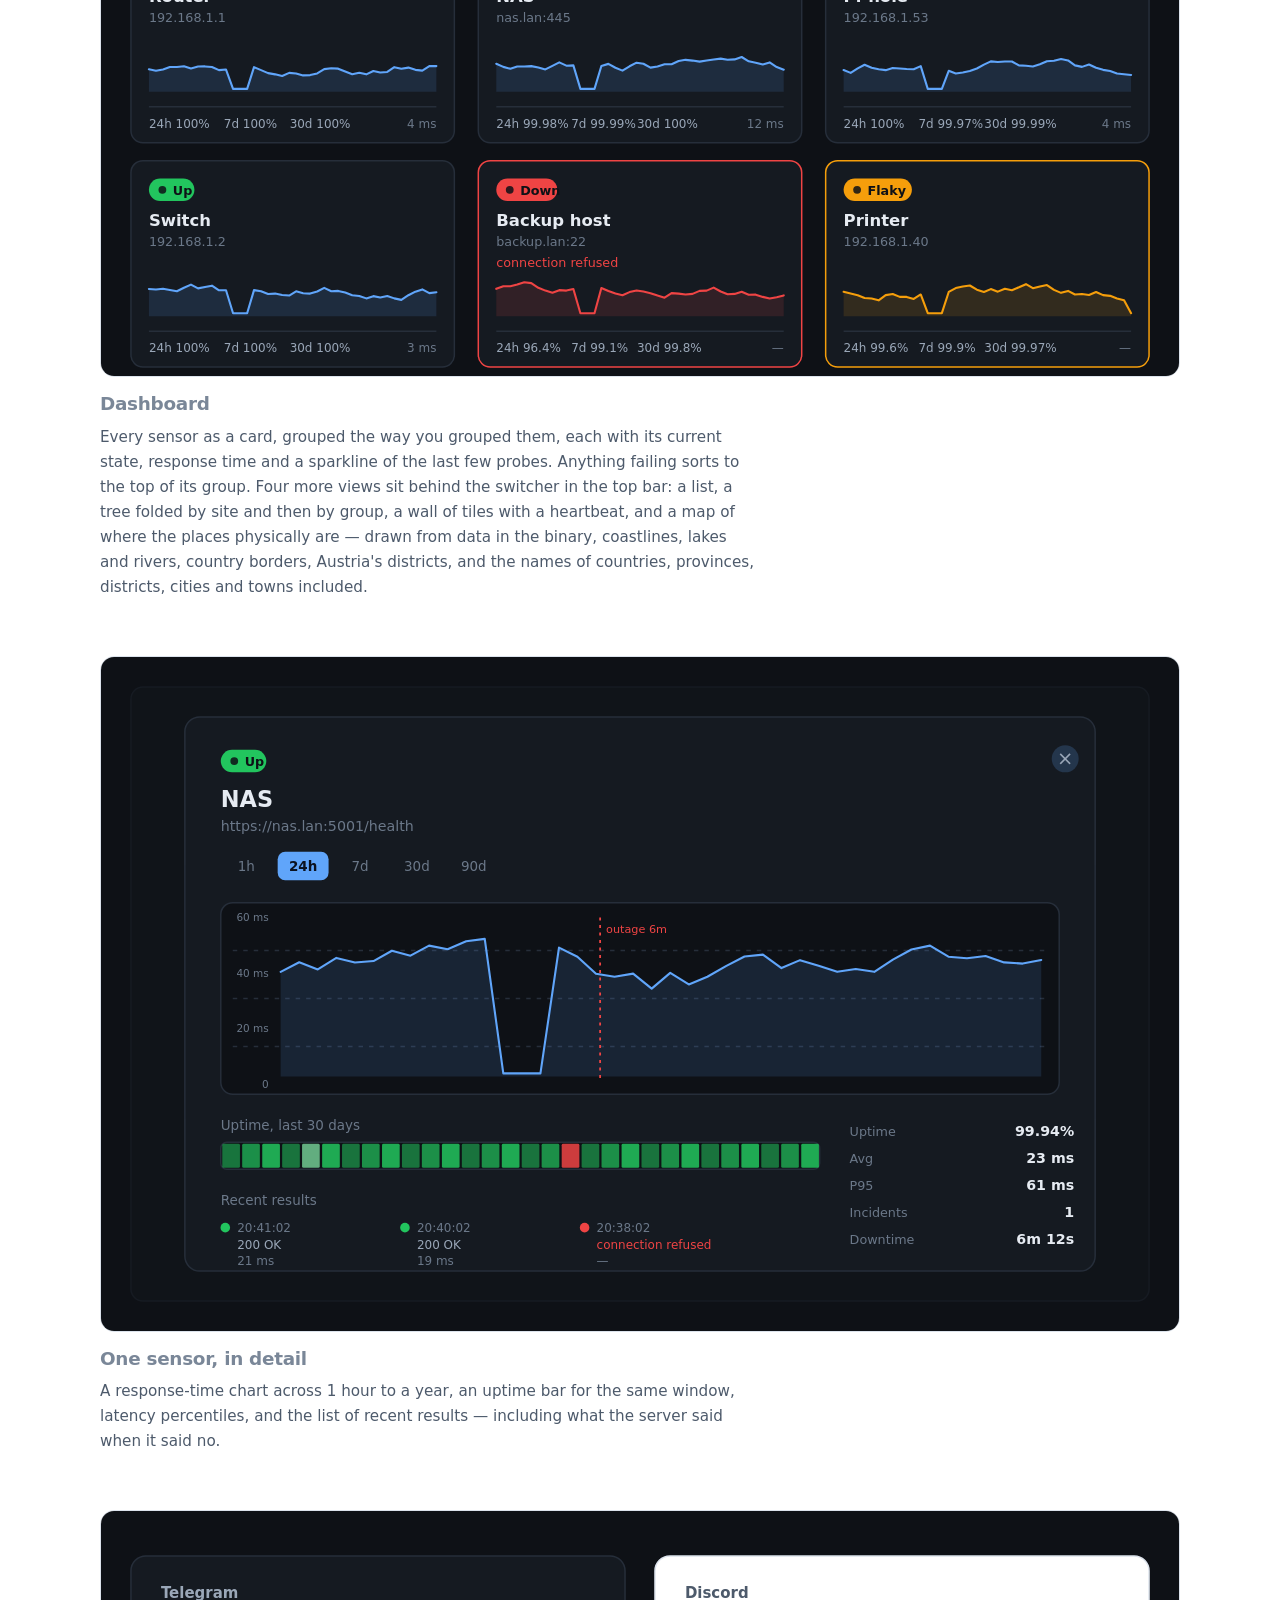
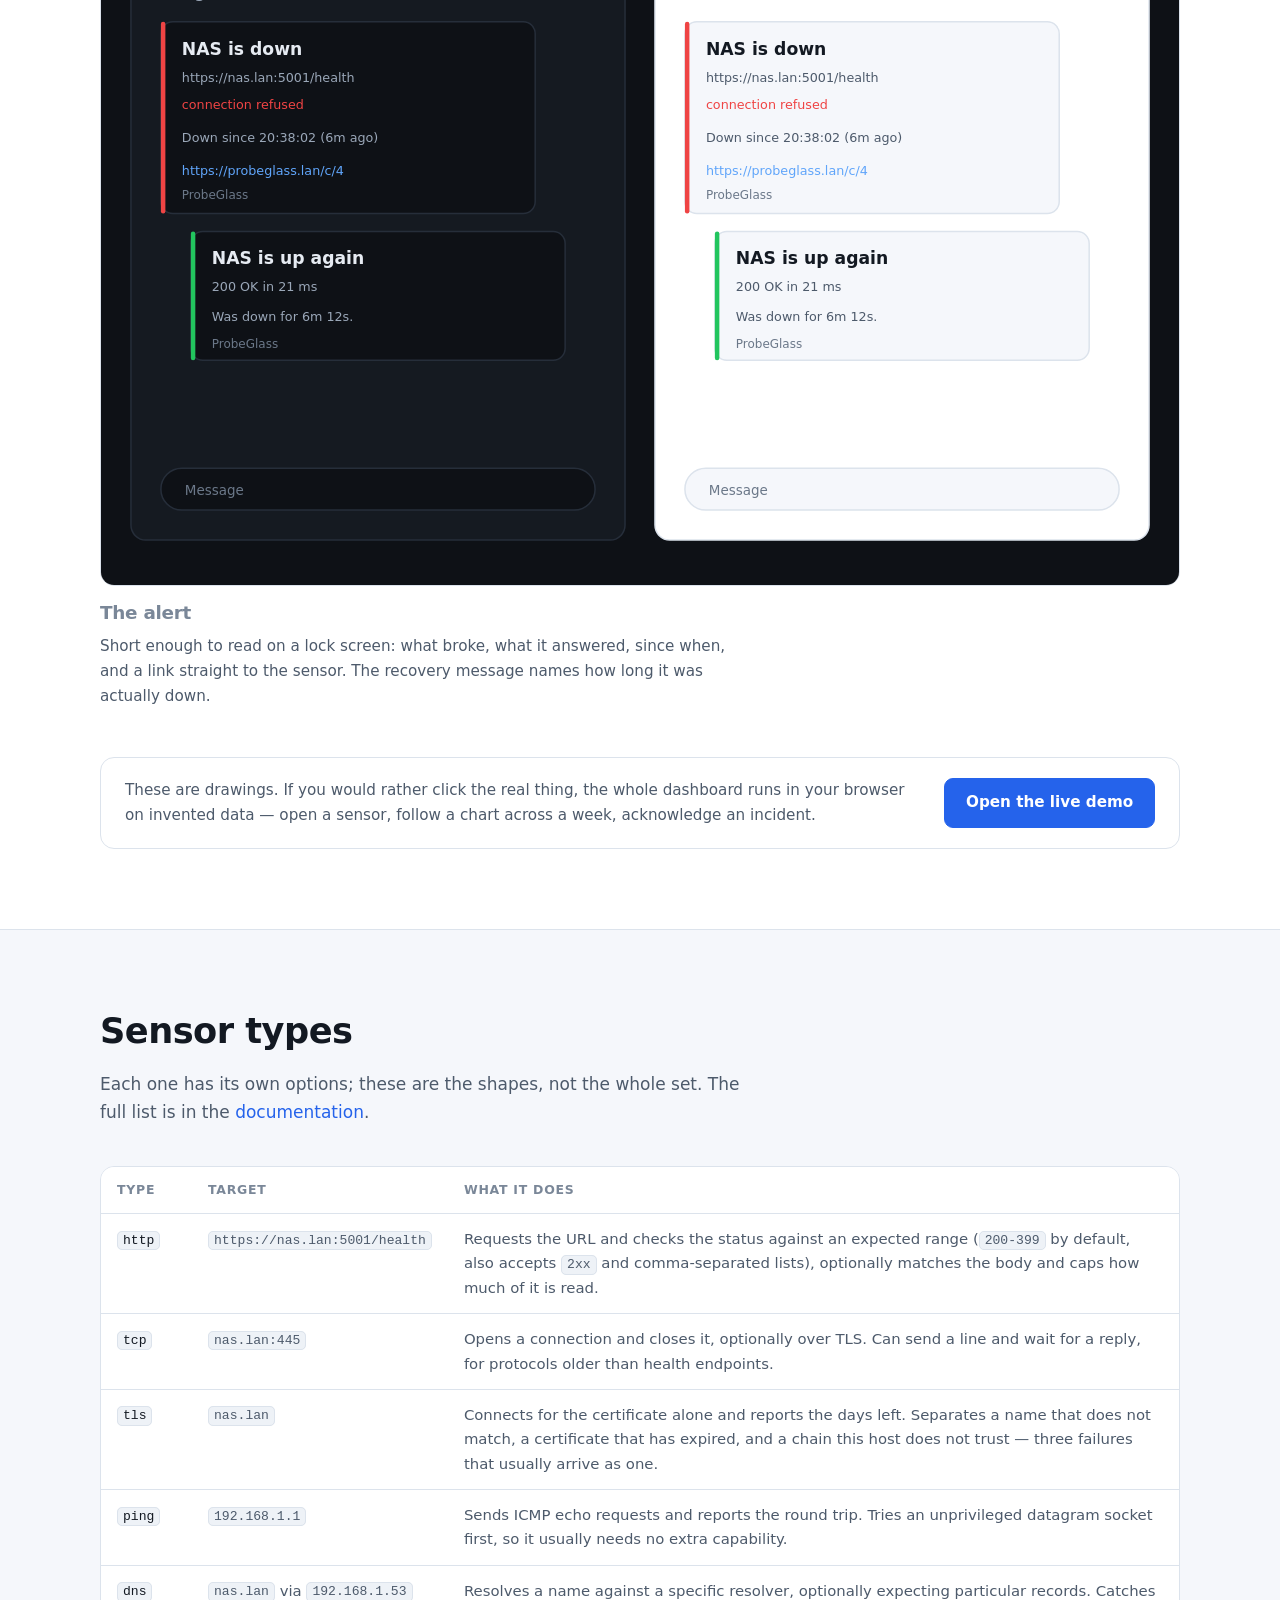
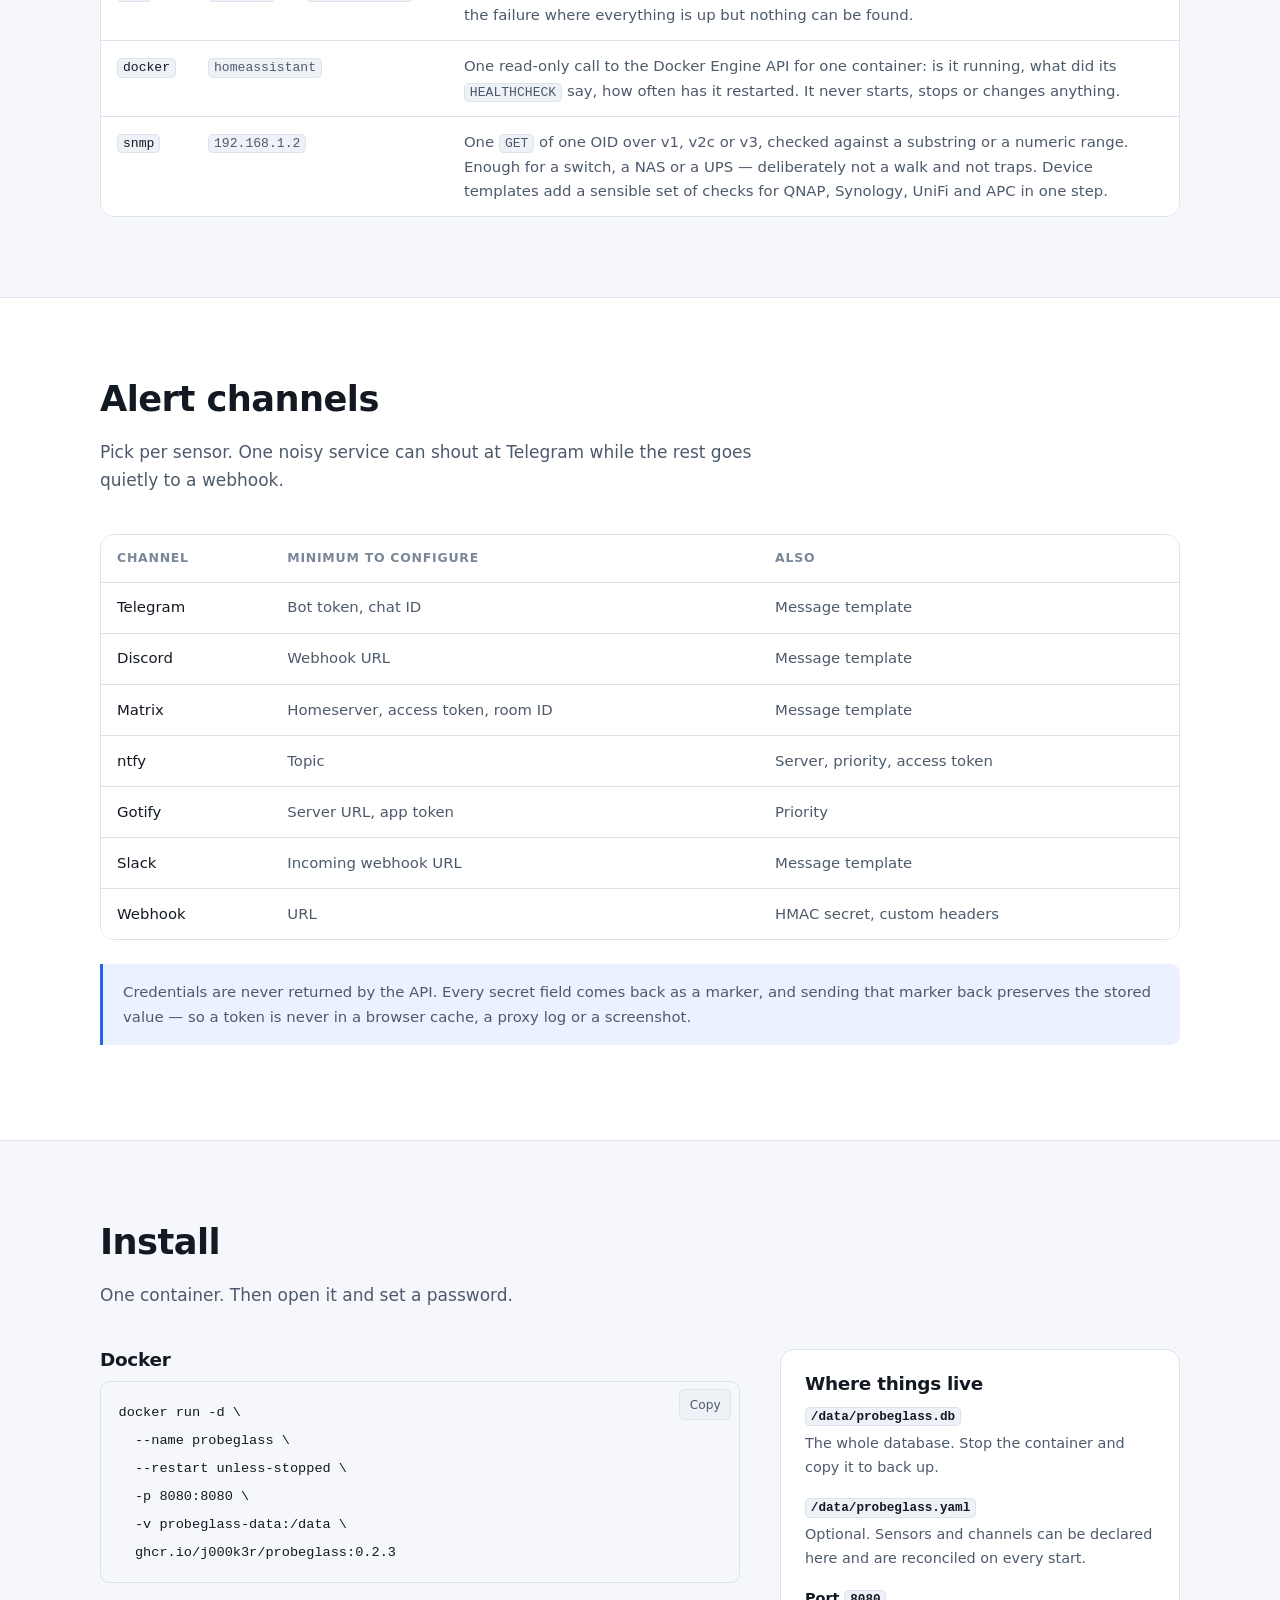
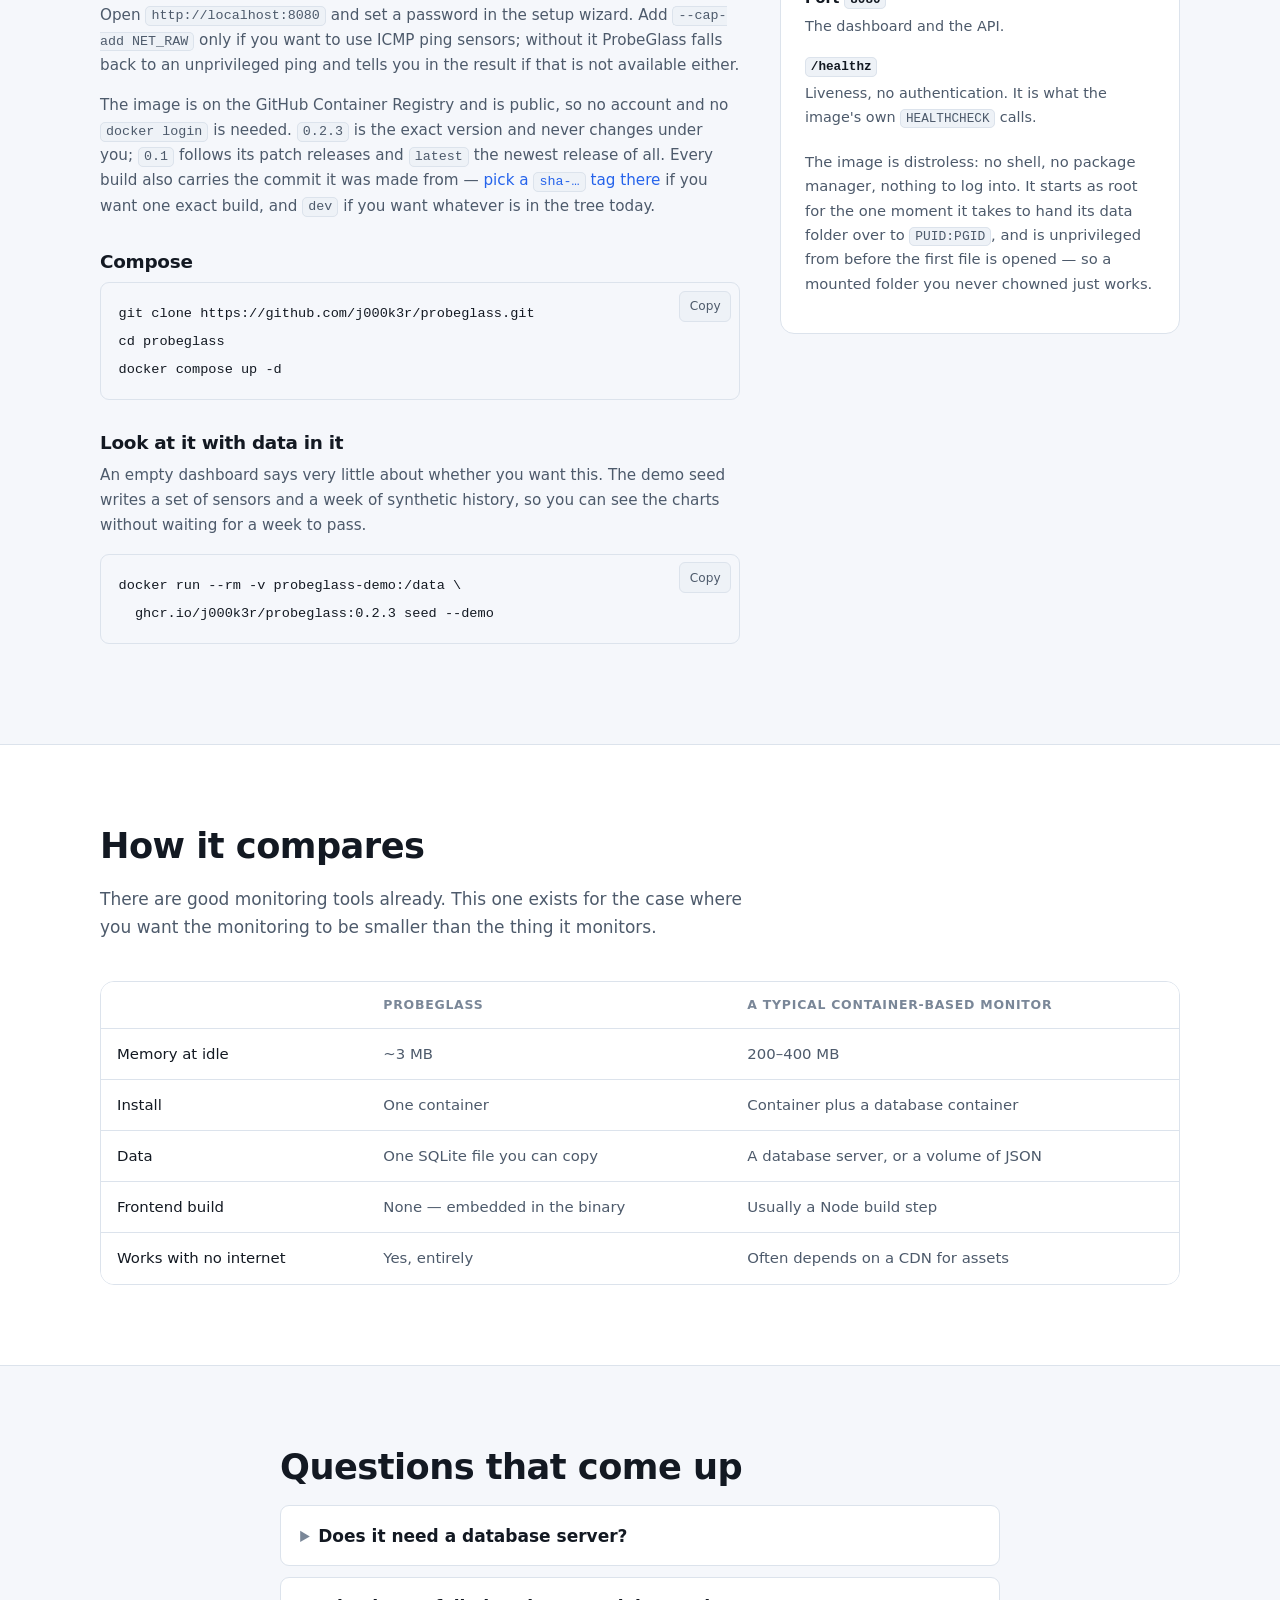
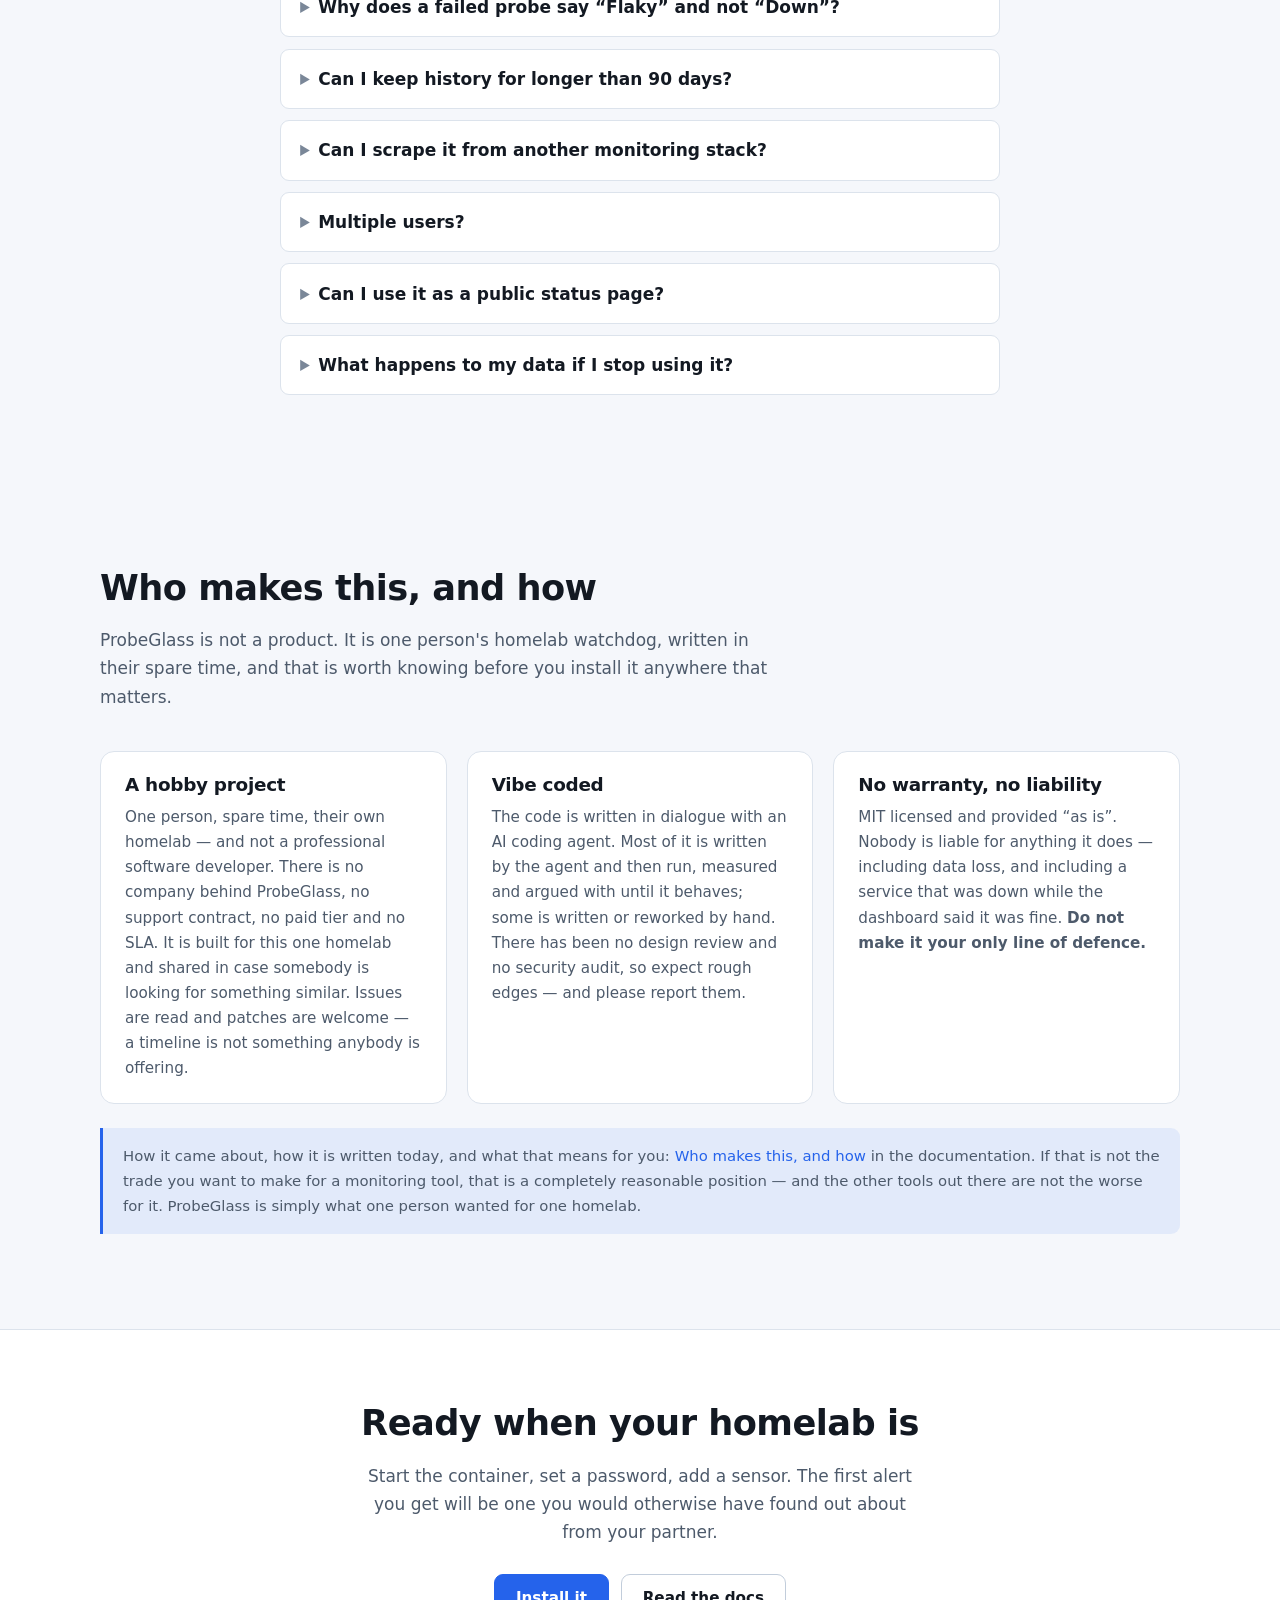
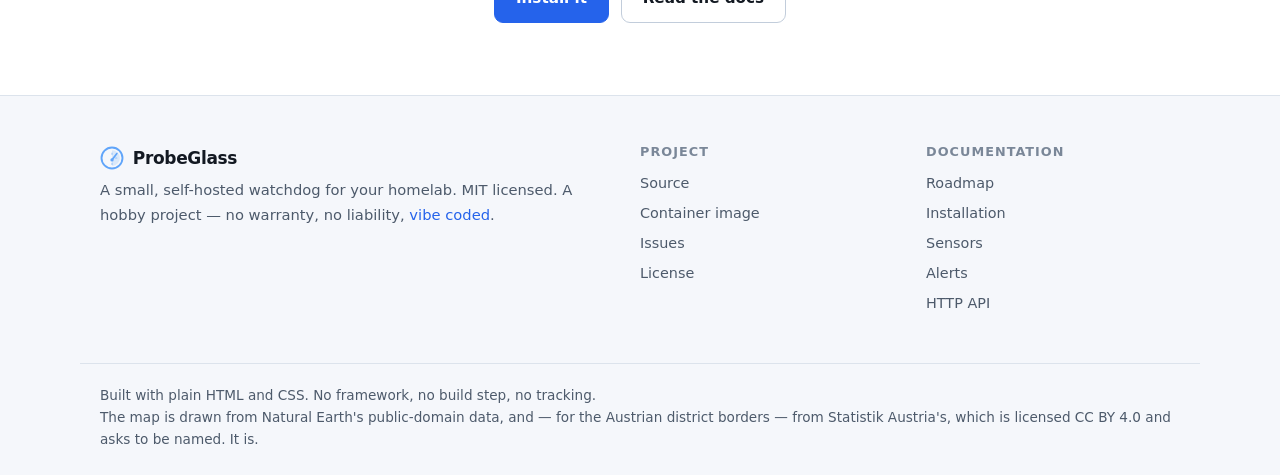
==== commit 09831741: "Show the public status page on the roadmap and the home page Co-Authored-By: Claude Code <noreply@an" ====
--- a/site/index.html
+++ b/site/index.html
@@ -150,6 +150,17 @@
           with nothing fetched. Preferences follow the account. It updates over
           Server-Sent Events, so a probe landing changes the view without a
           reload and without polling.
+        </p>
+      </article>
+
+      <article class="card">
+        <h3>A page for everyone else</h3>
+        <p>
+          A read-only status page on its own link, for the people who use the
+          homelab rather than operate it. You choose the services it shows; it
+          draws no address, no option and no credential. The link can be rotated
+          or switched off in one click, and an incident's cause stays private
+          unless you publish it.
         </p>
       </article>
 
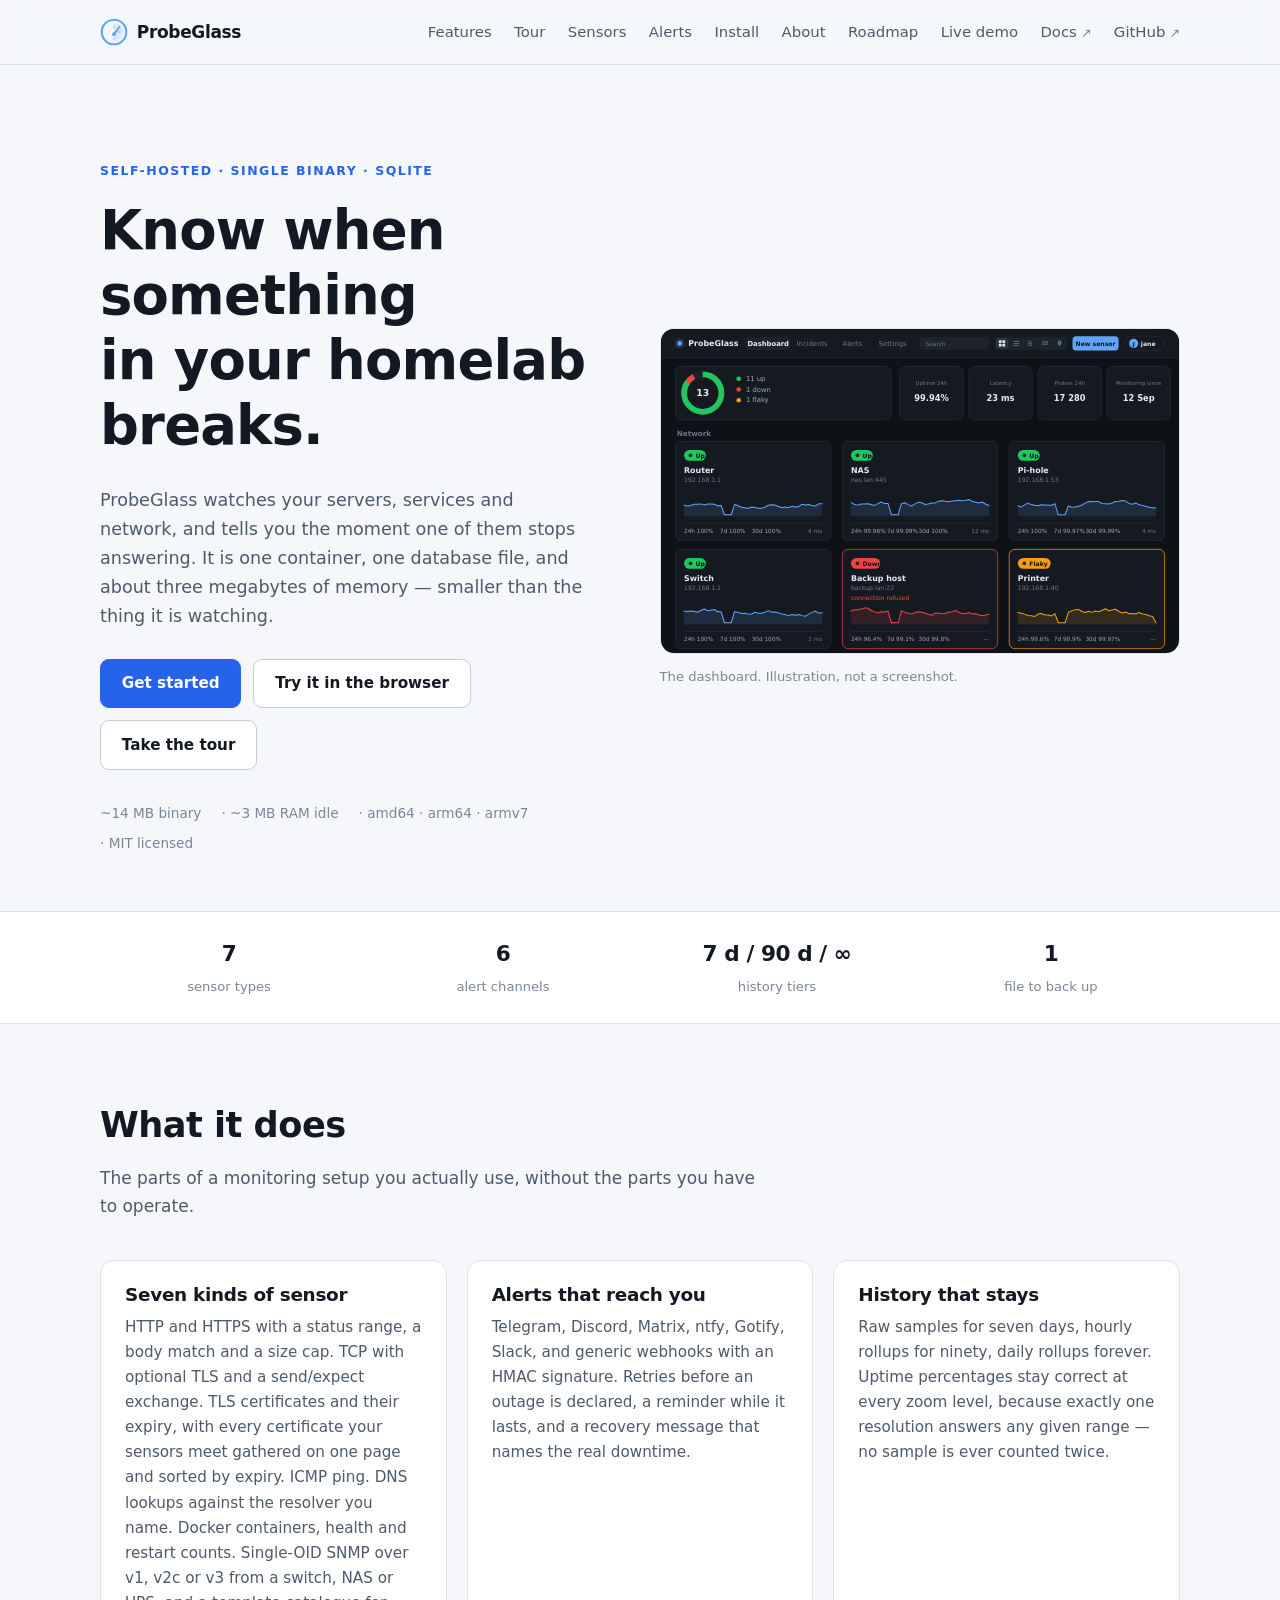
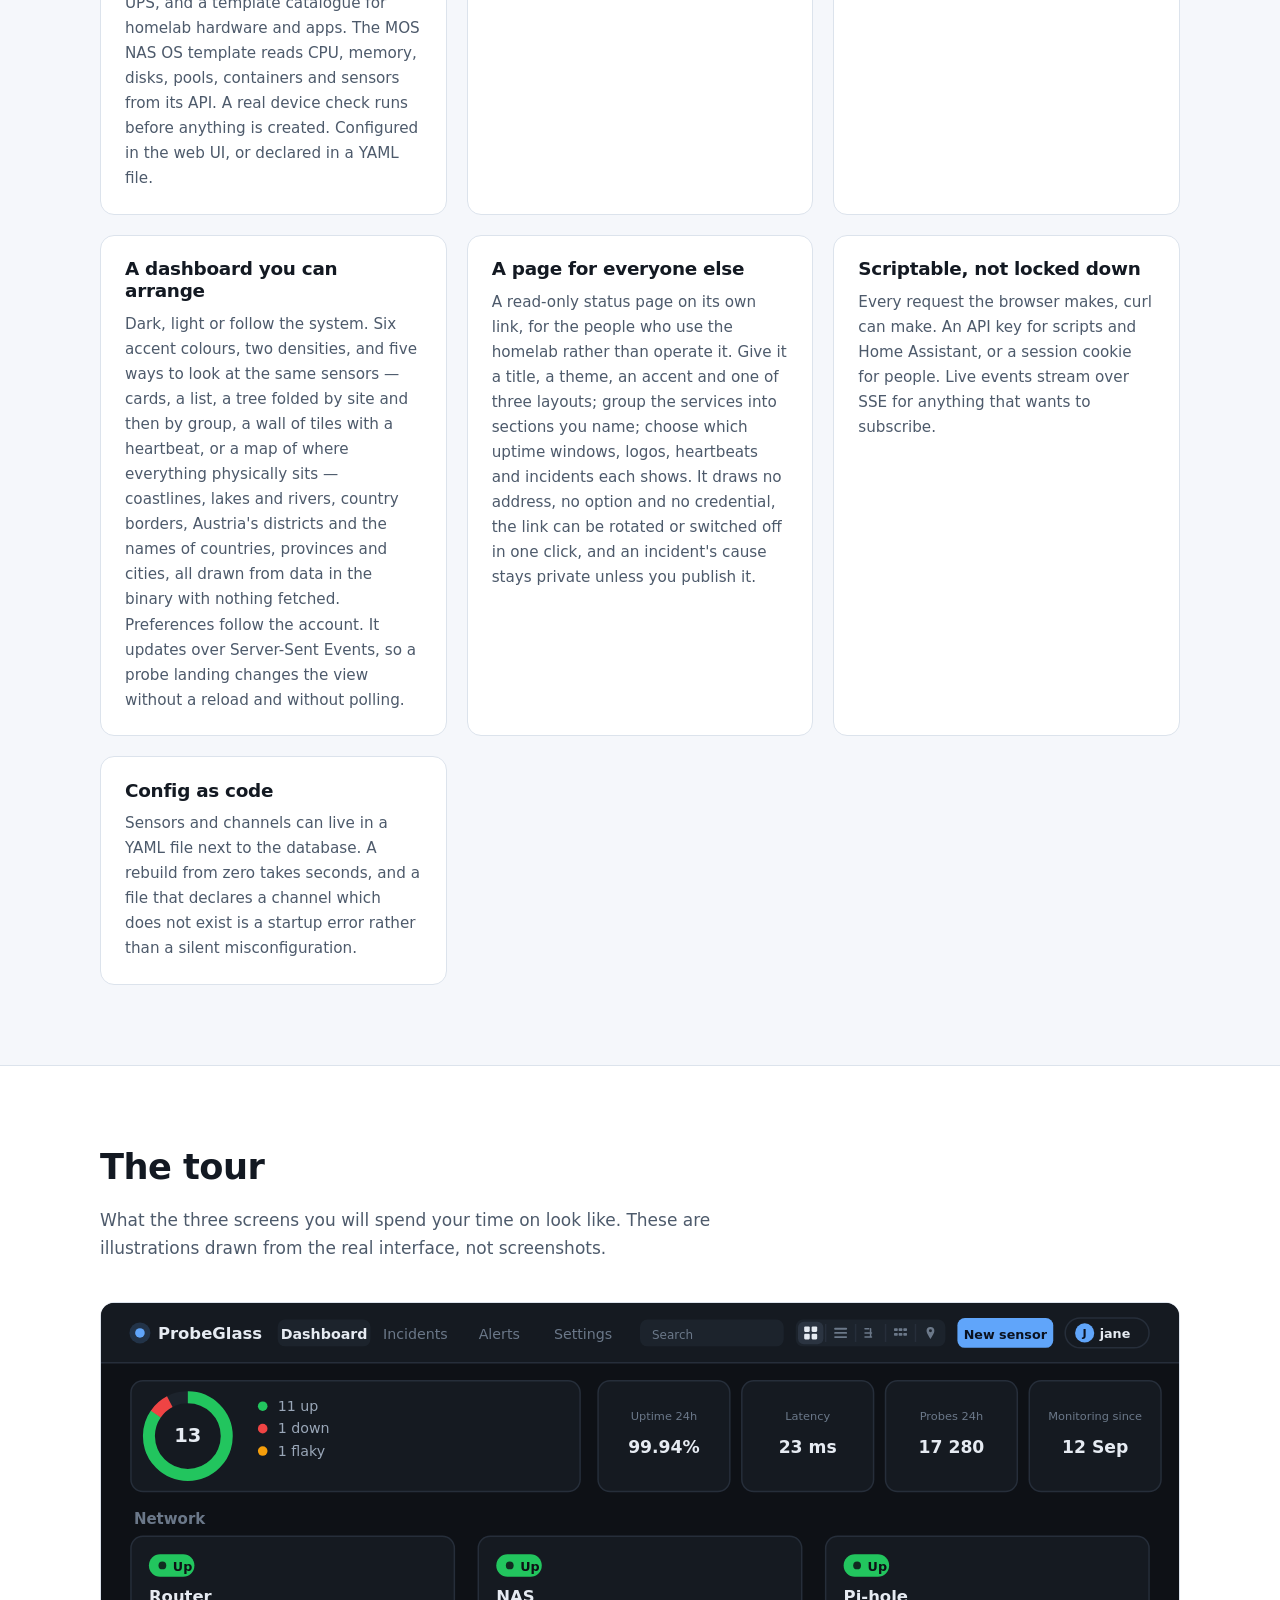
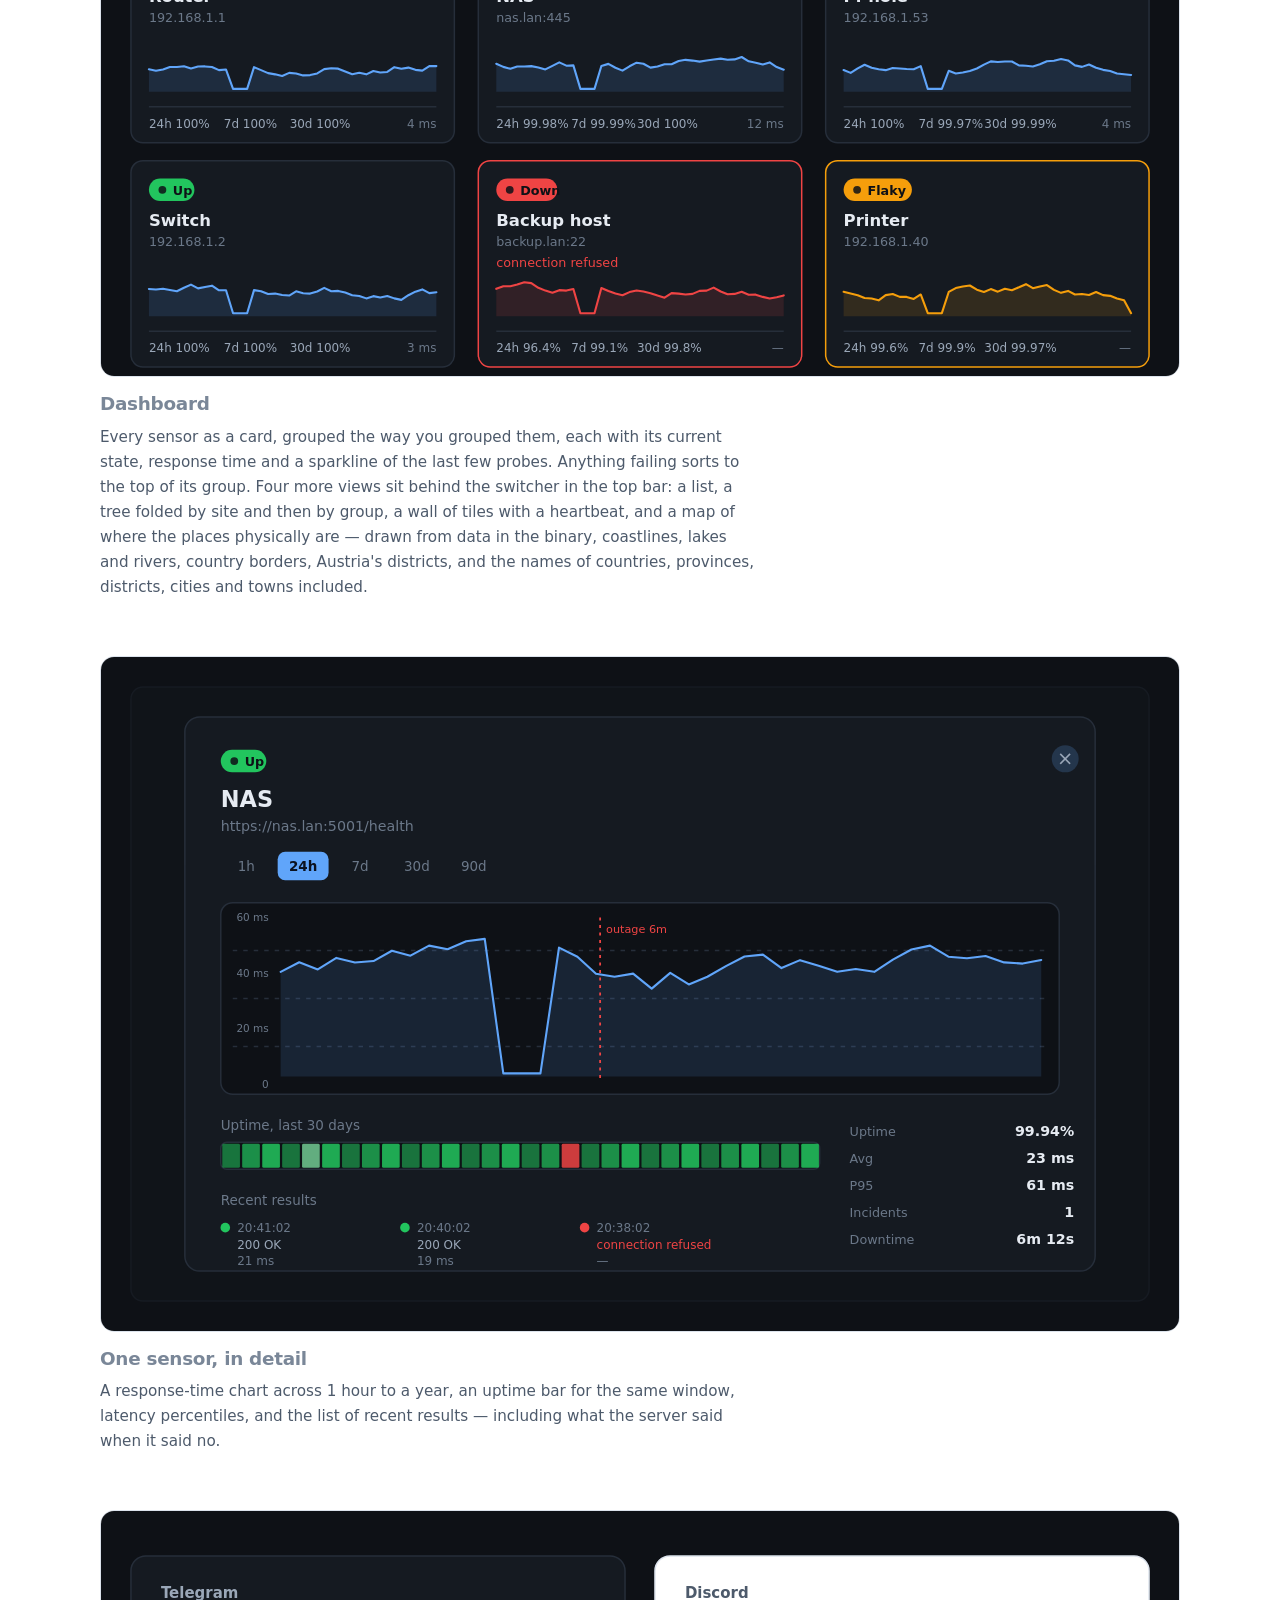
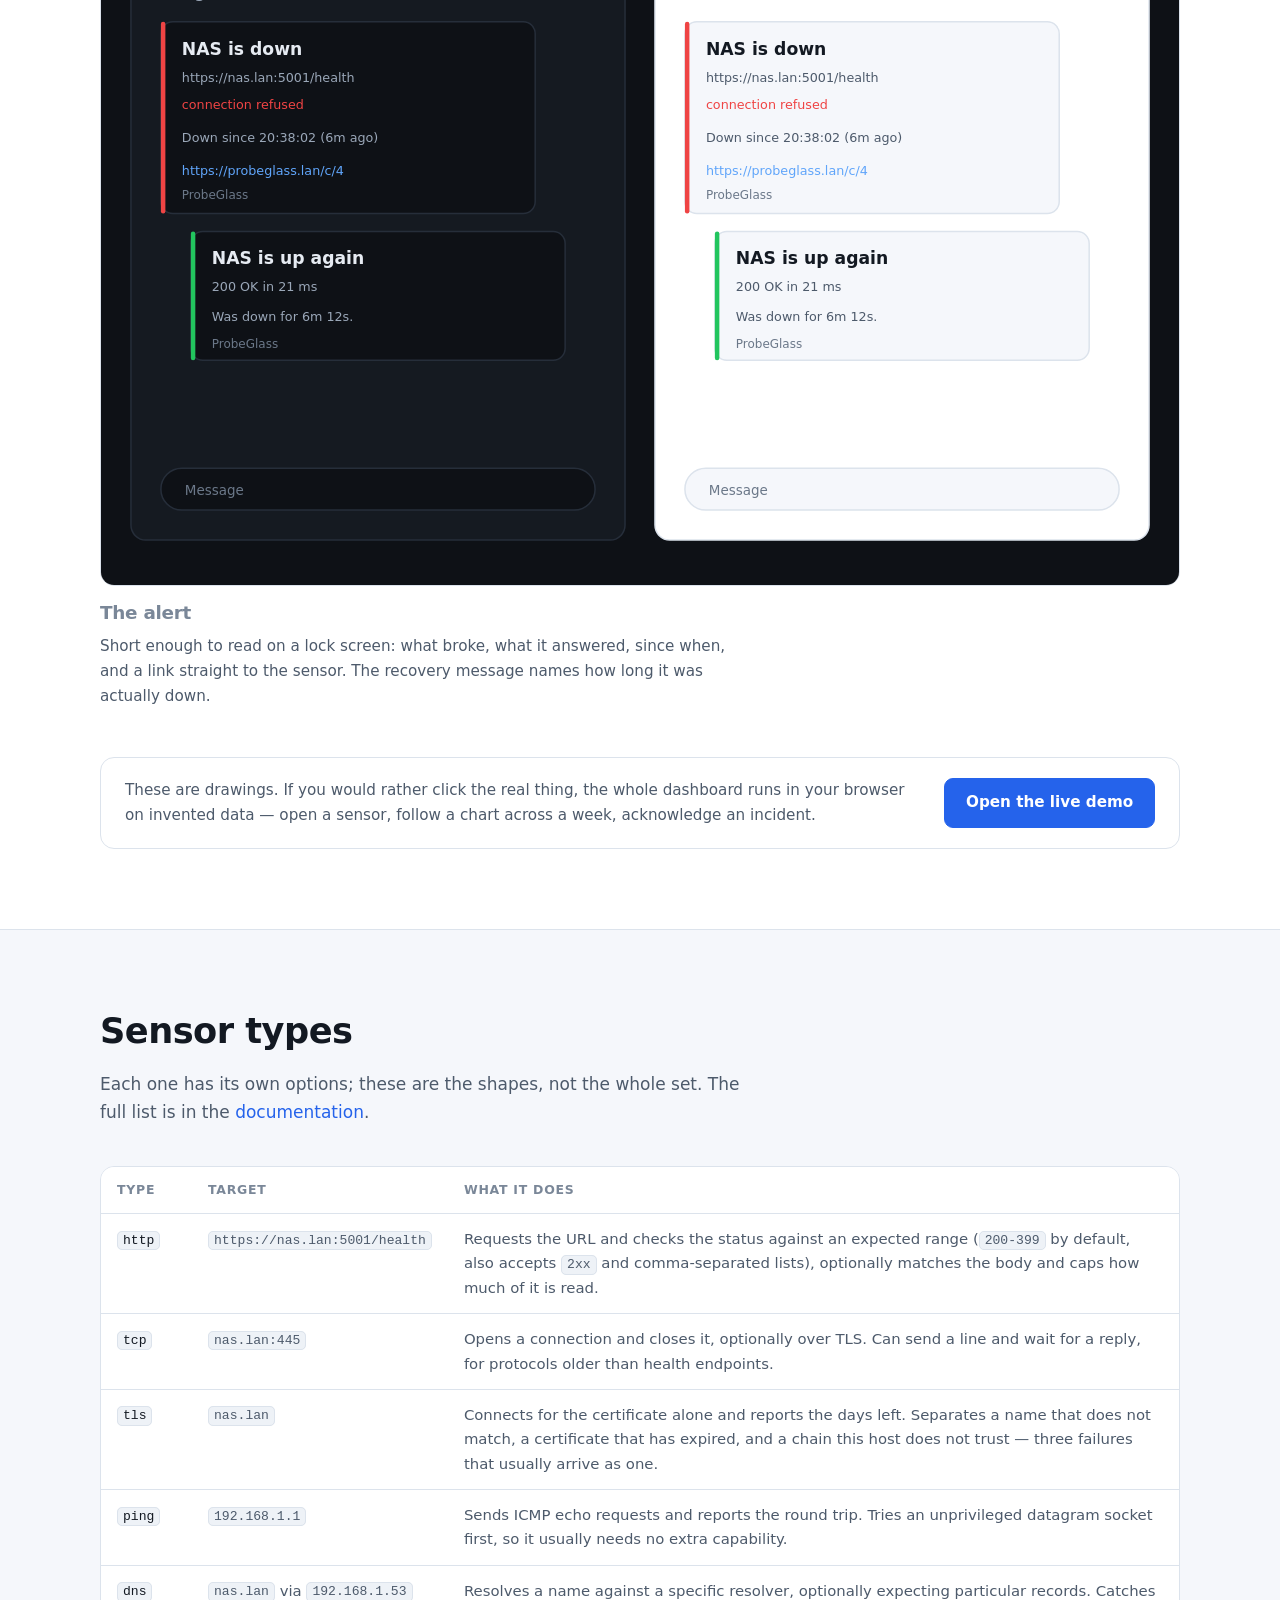
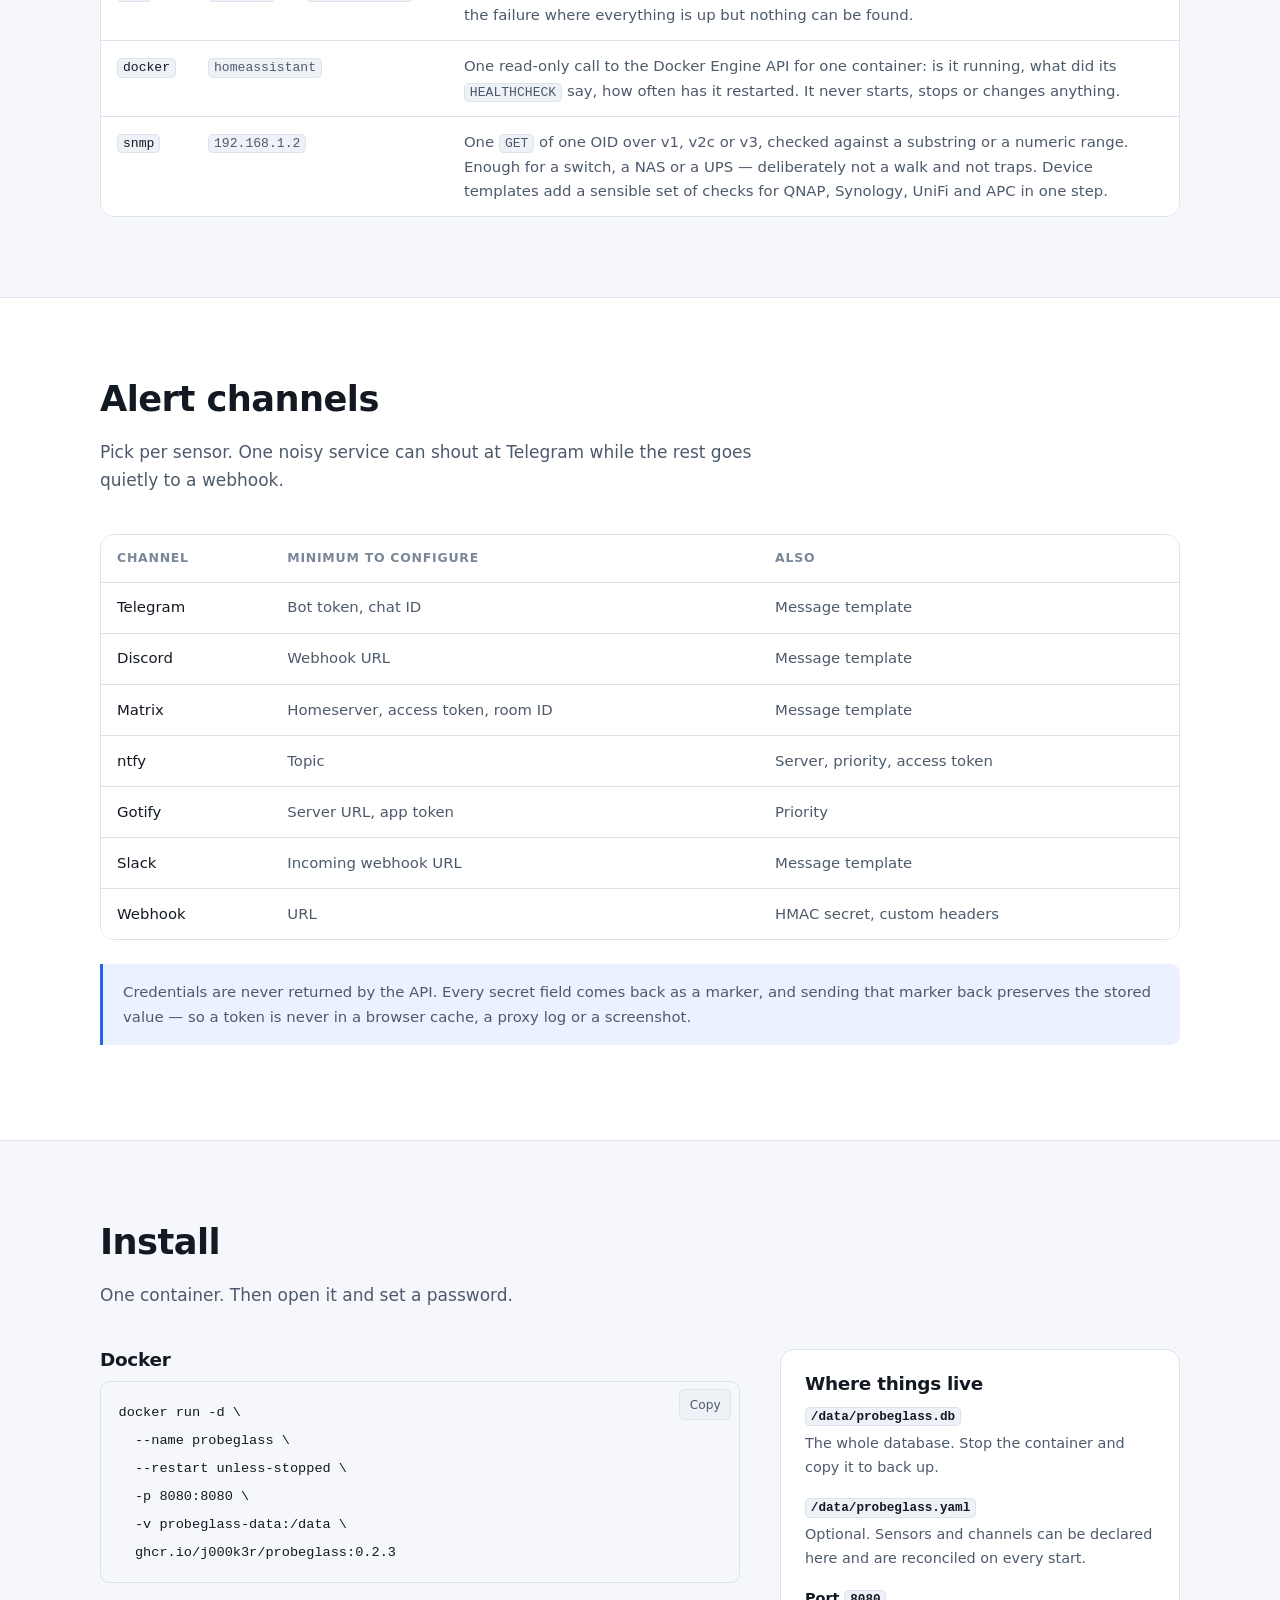
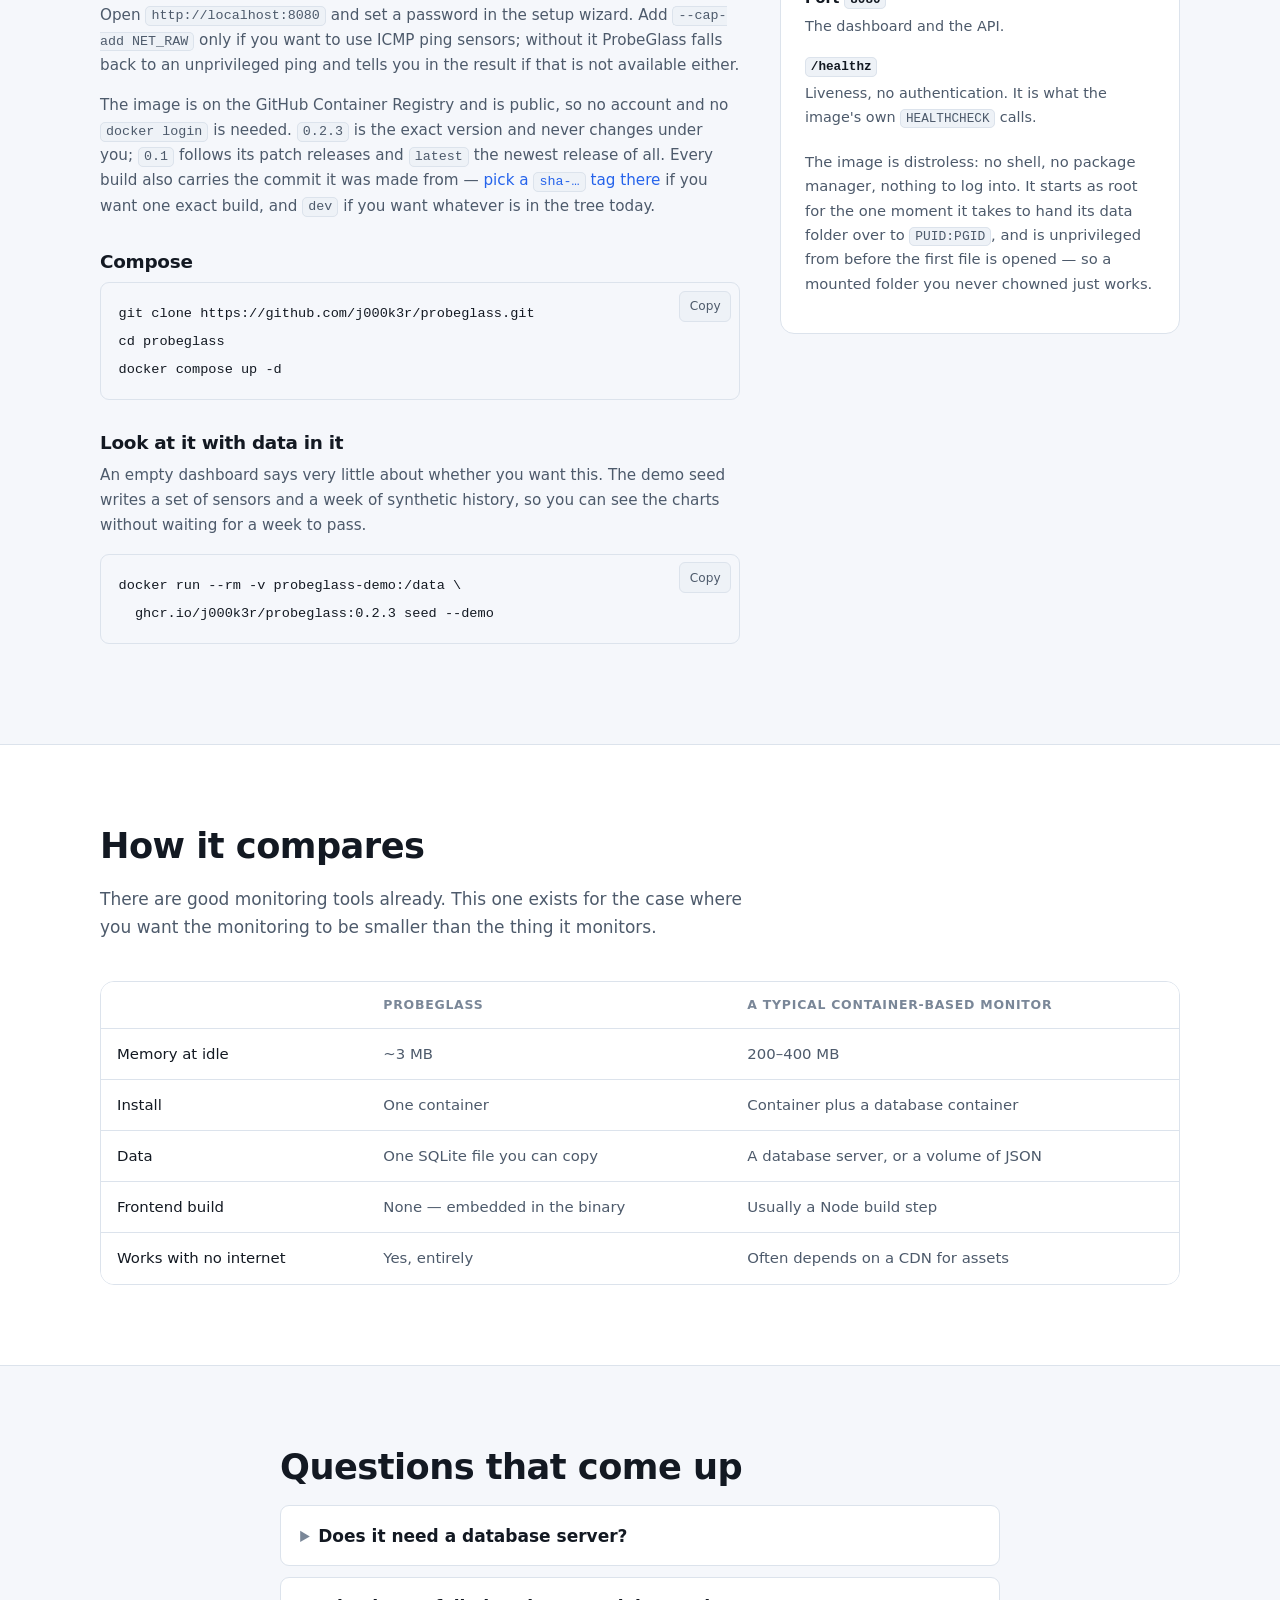
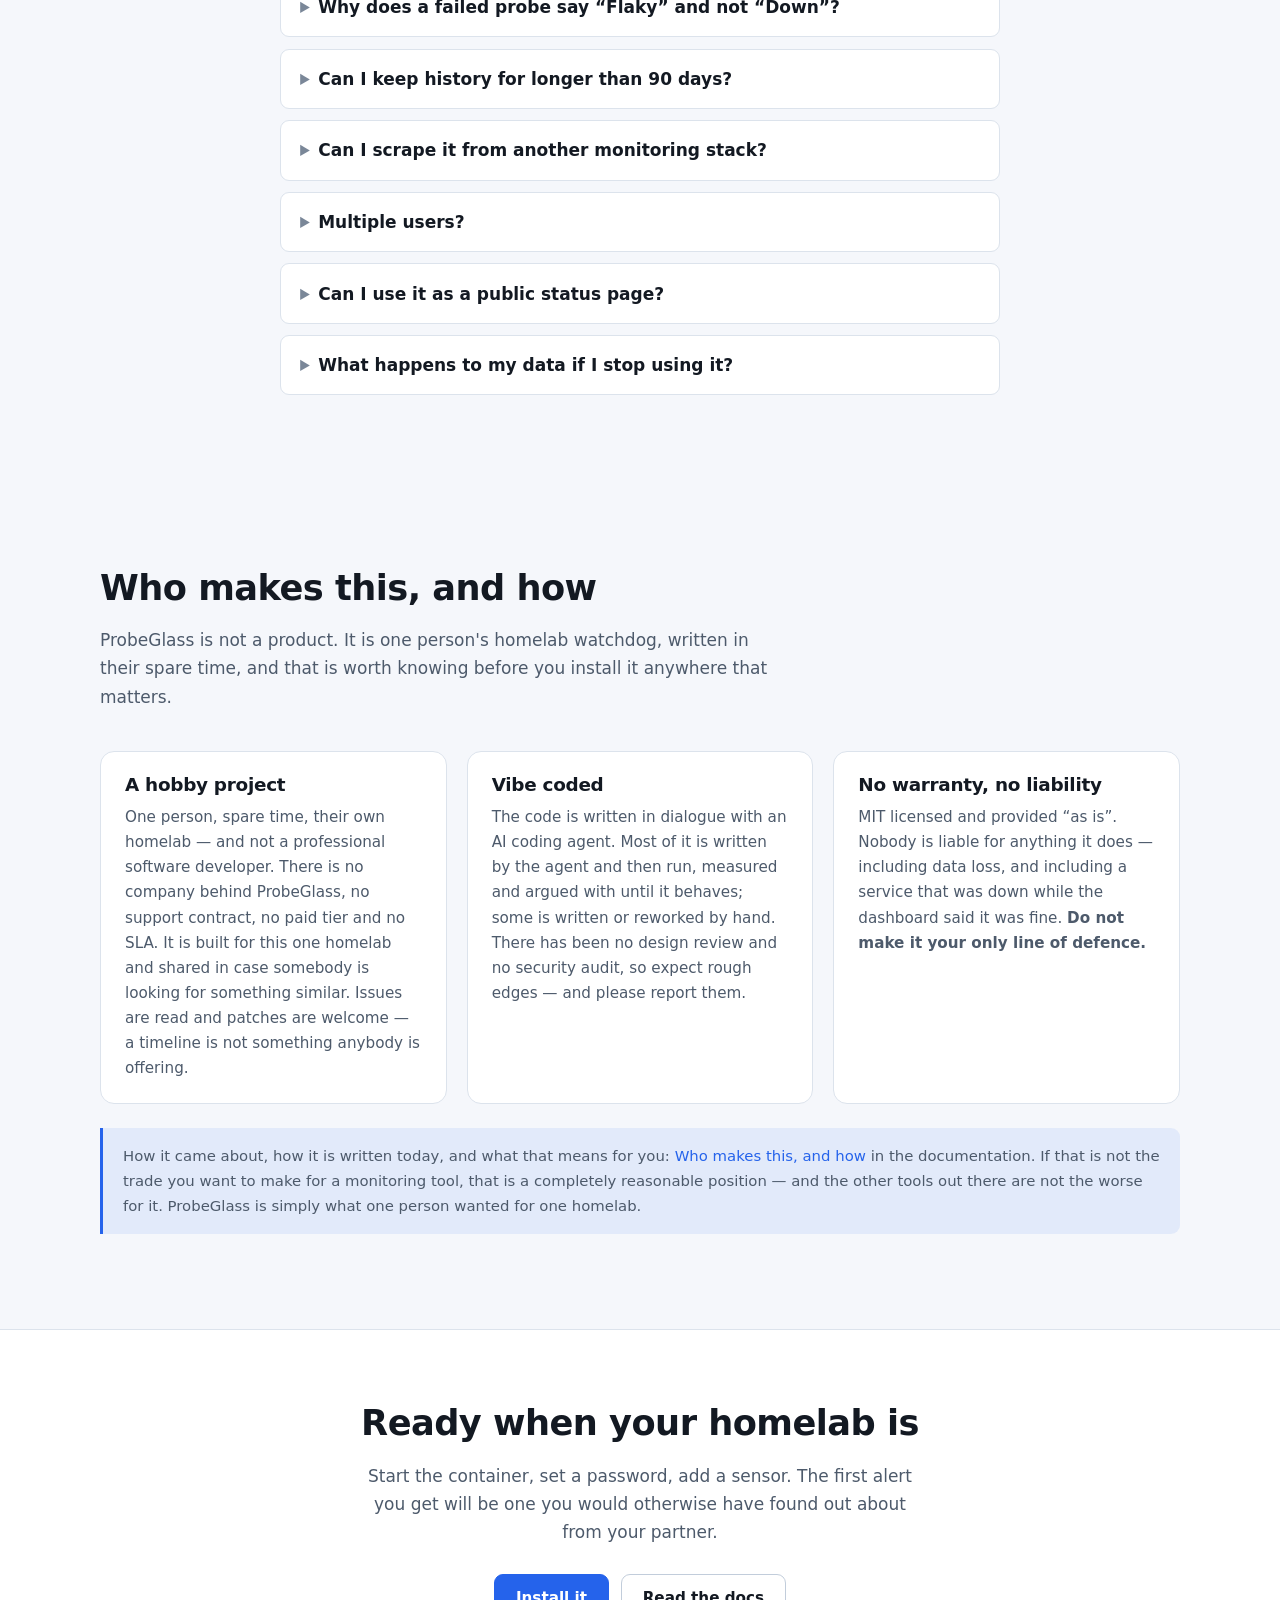
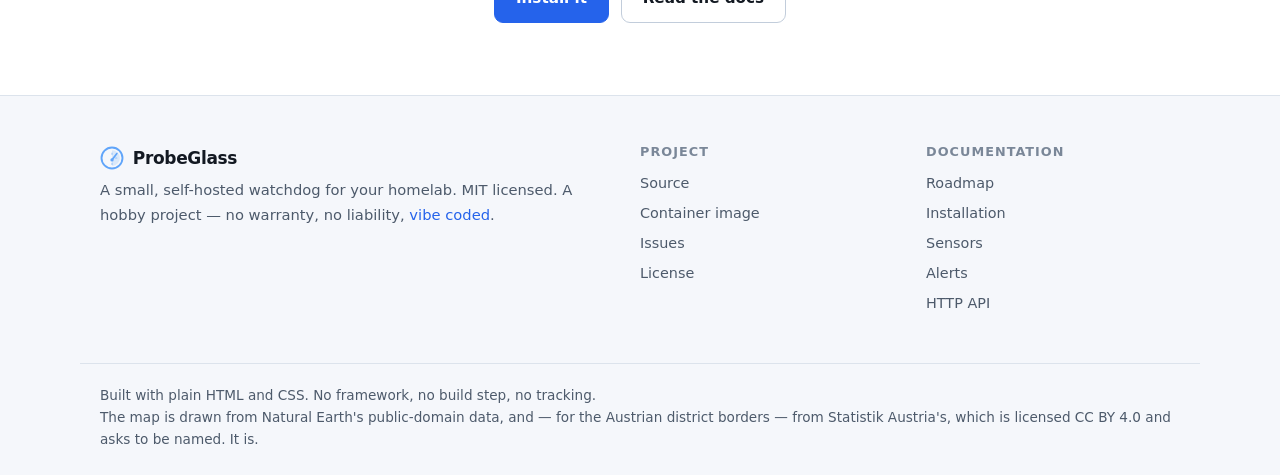
==== commit 45412c56: "Describe the status page builder and refresh the demo Co-Authored-By: Claude Code <noreply@anthropic" ====
--- a/site/index.html
+++ b/site/index.html
@@ -157,8 +157,10 @@
         <h3>A page for everyone else</h3>
         <p>
           A read-only status page on its own link, for the people who use the
-          homelab rather than operate it. You choose the services it shows; it
-          draws no address, no option and no credential. The link can be rotated
+          homelab rather than operate it. Give it a title, a theme, an accent and
+          one of three layouts; group the services into sections you name; choose
+          which uptime windows, logos, heartbeats and incidents each shows. It
+          draws no address, no option and no credential, the link can be rotated
           or switched off in one click, and an incident's cause stays private
           unless you publish it.
         </p>
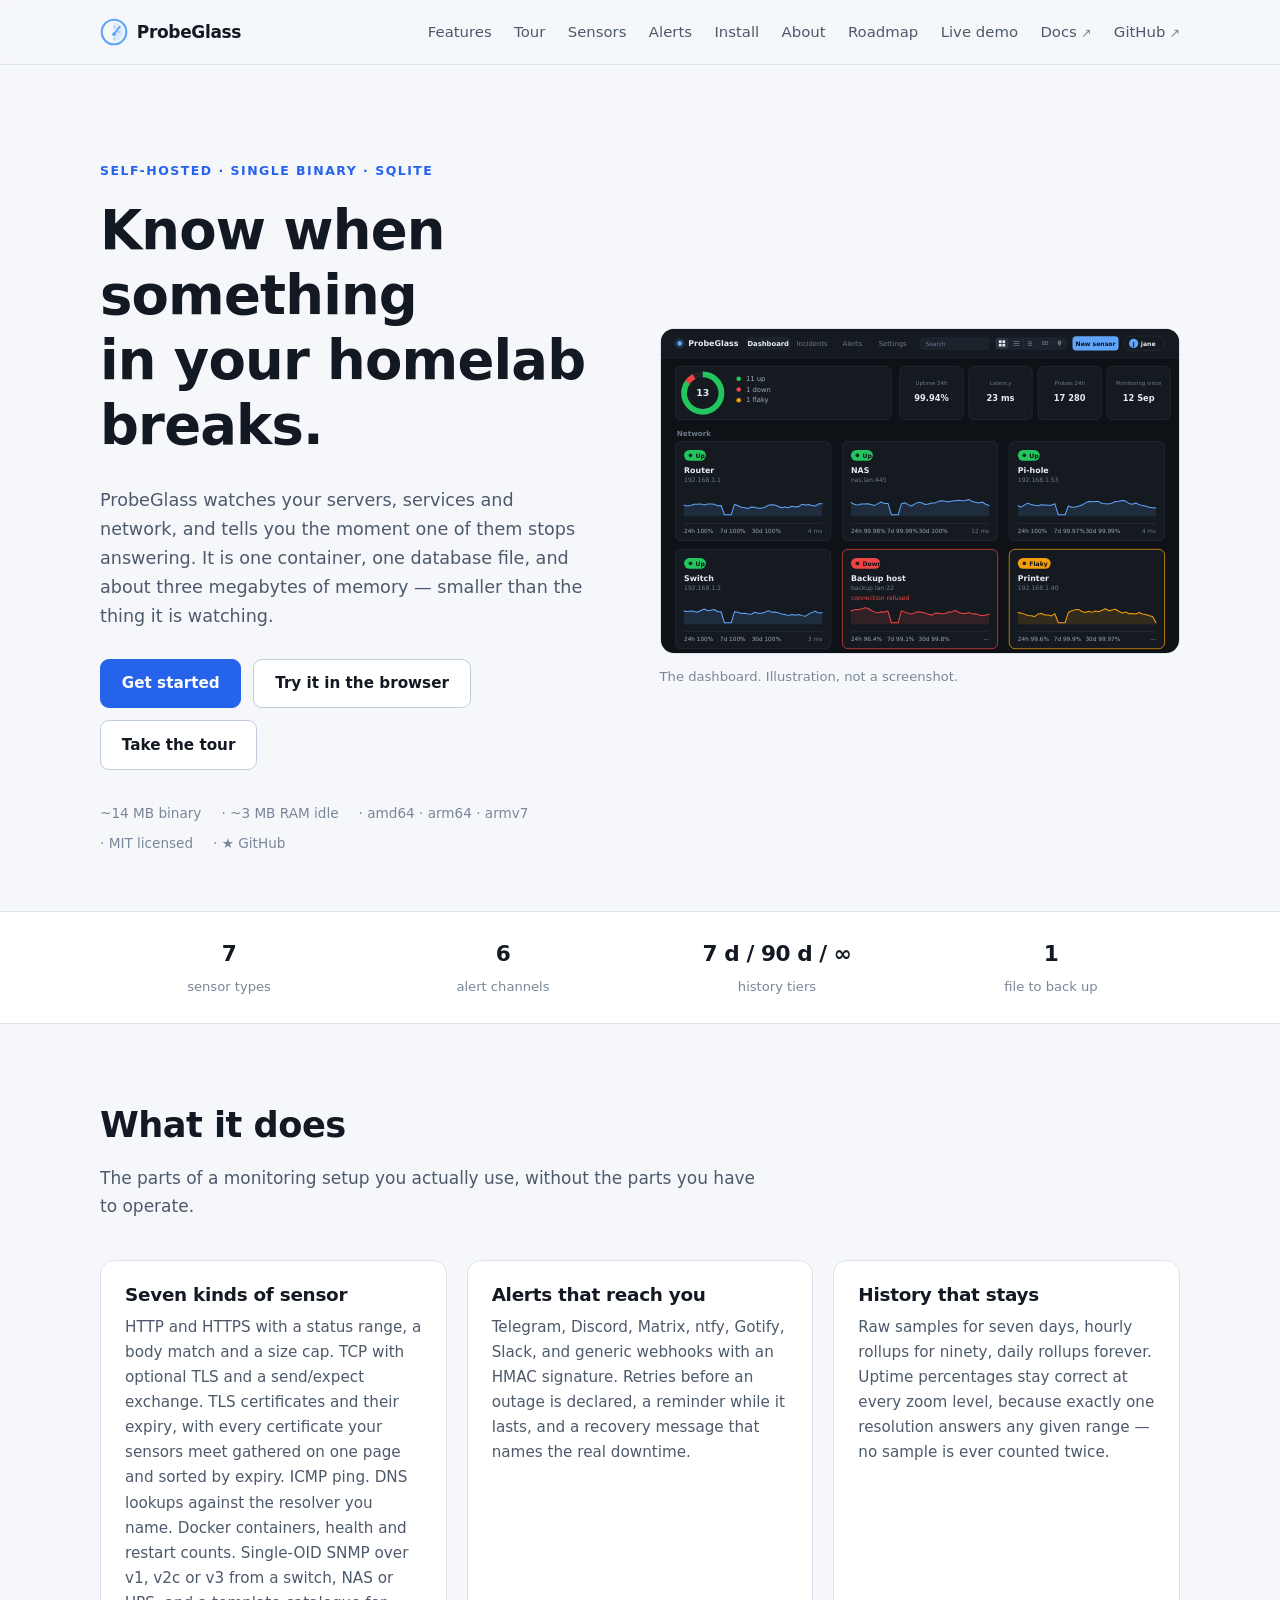
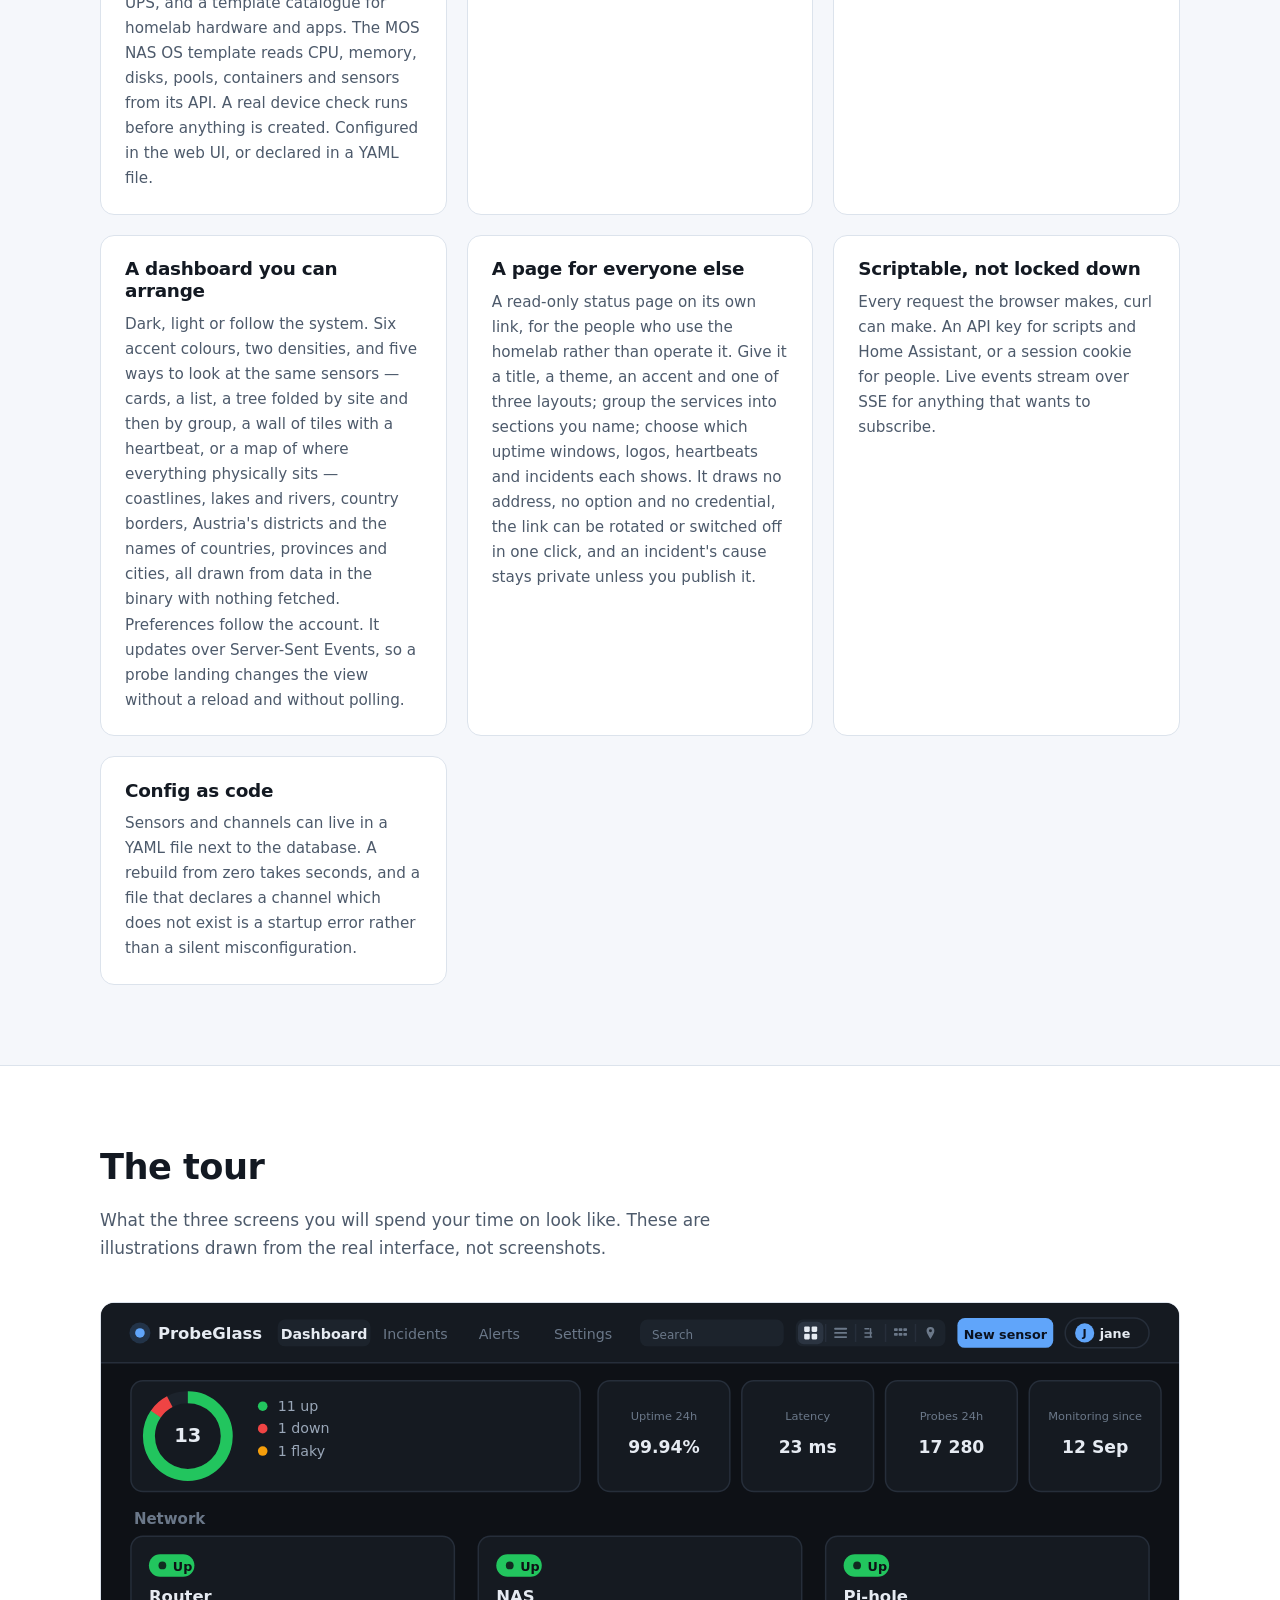
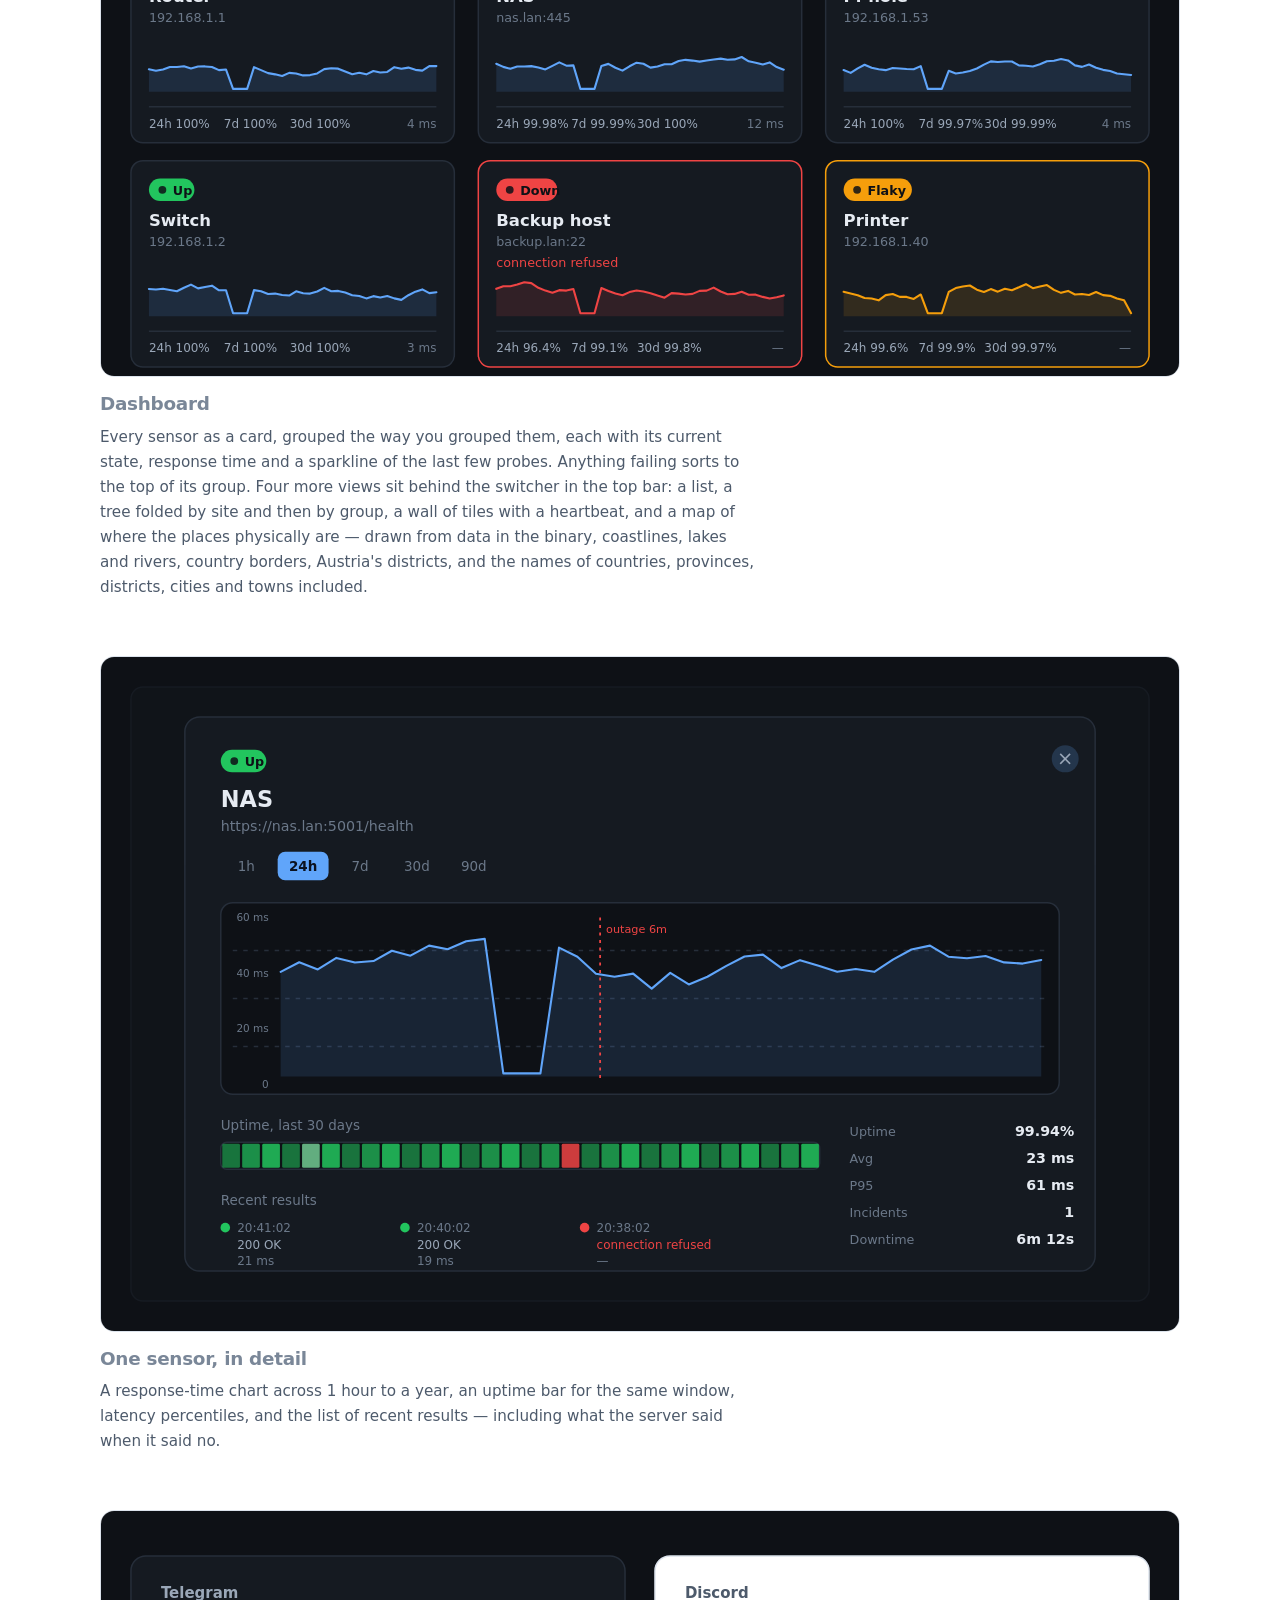
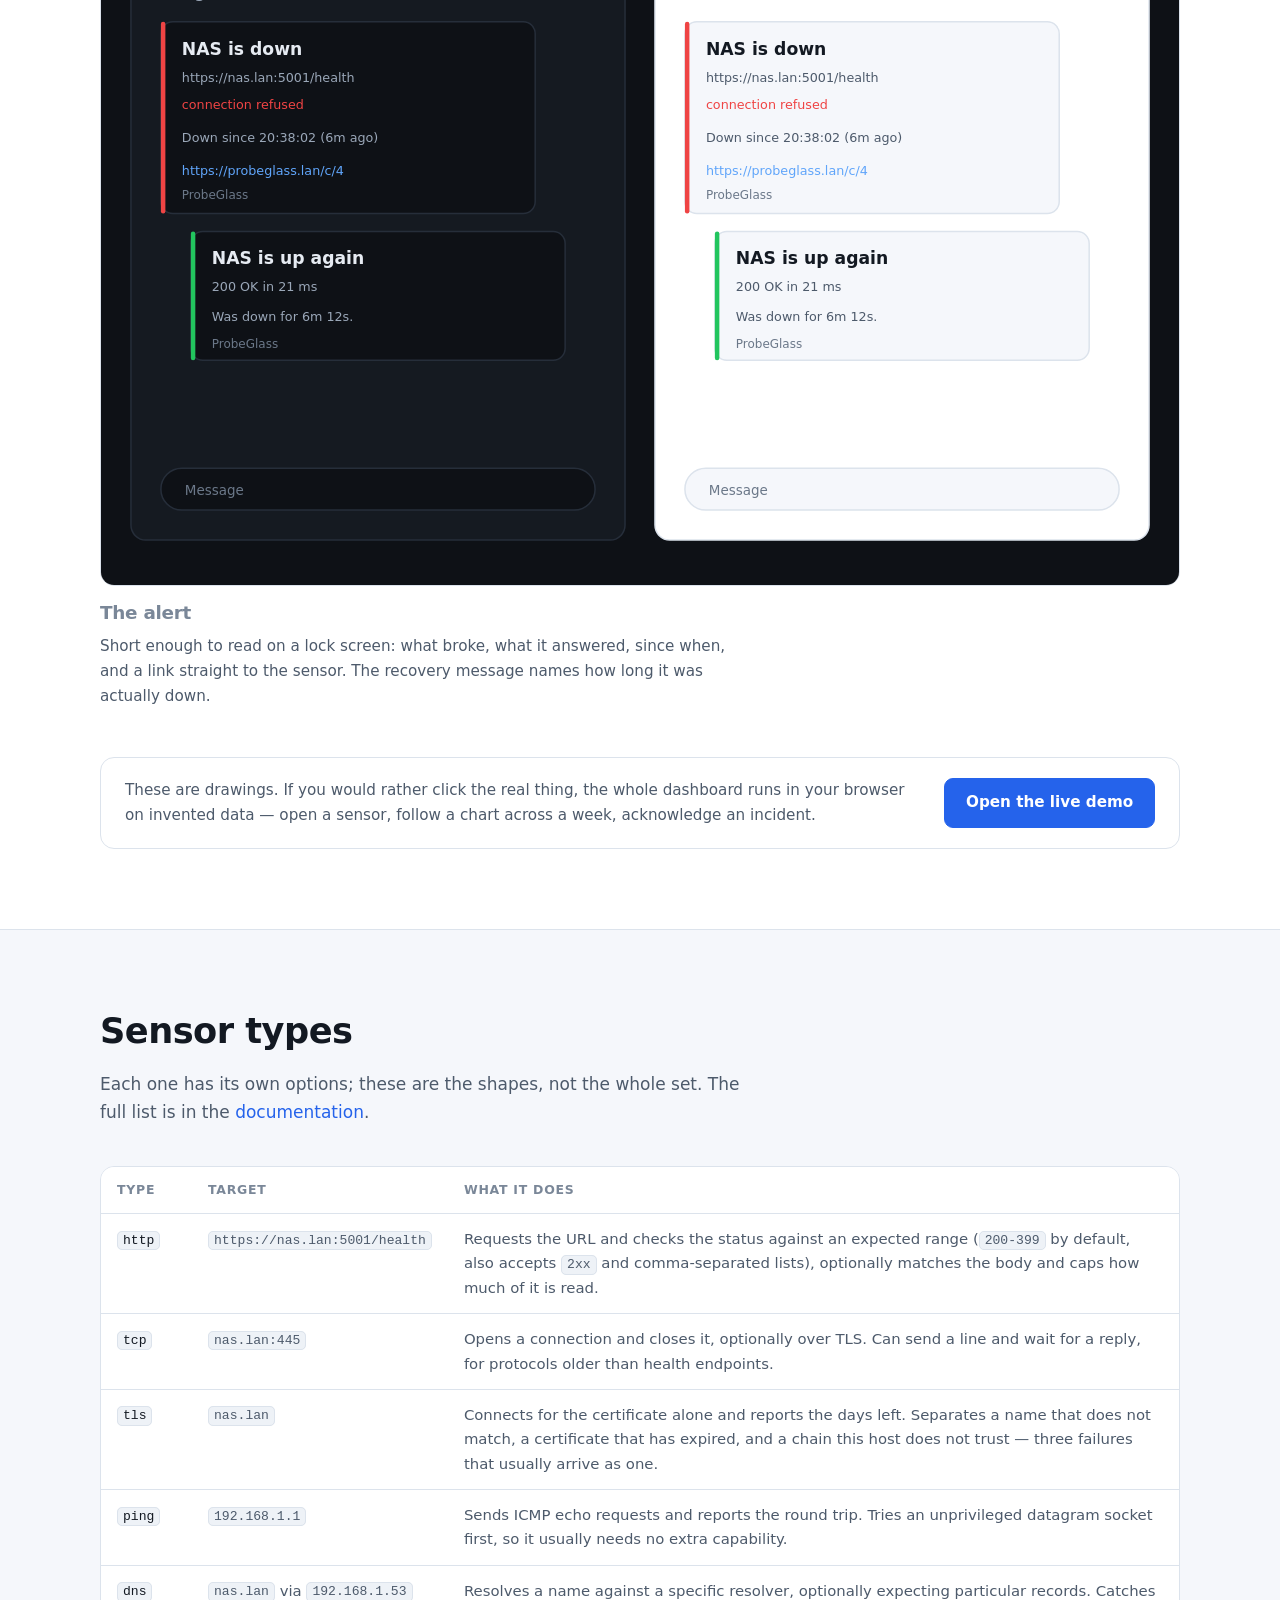
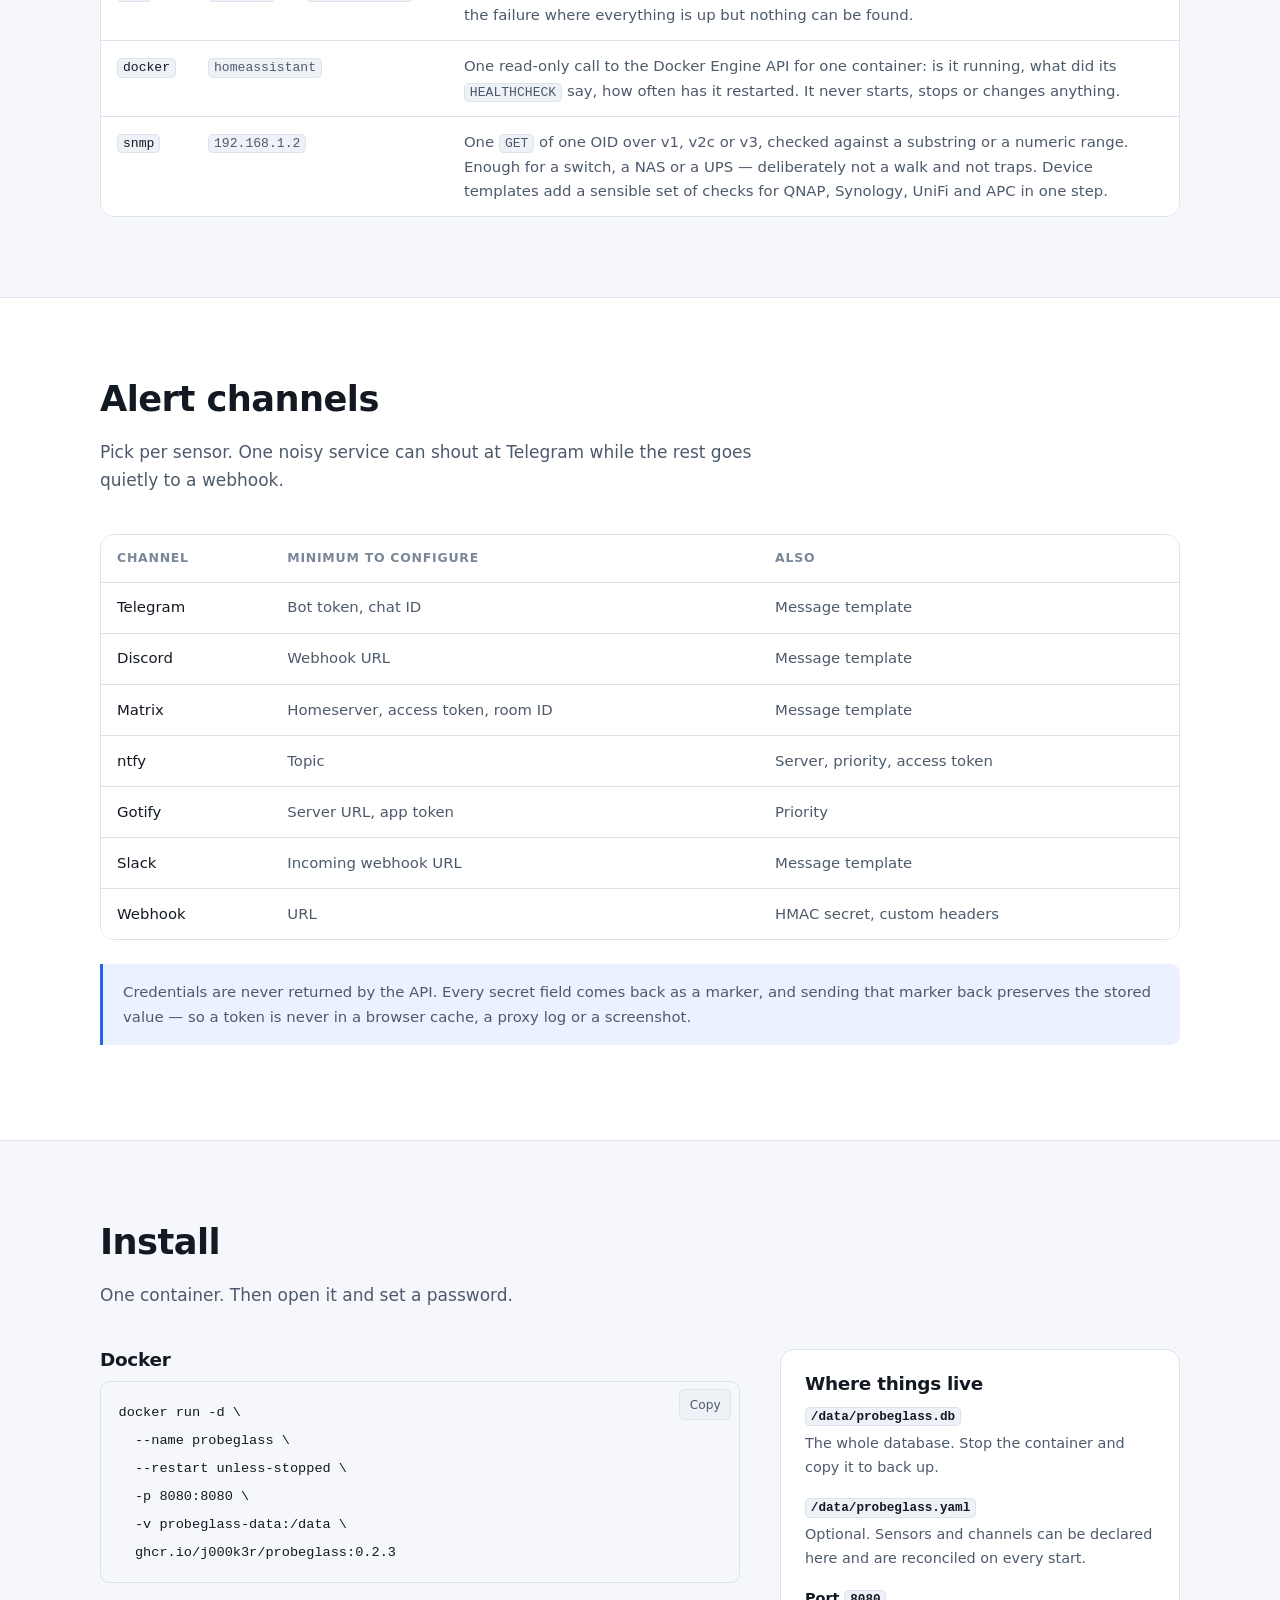
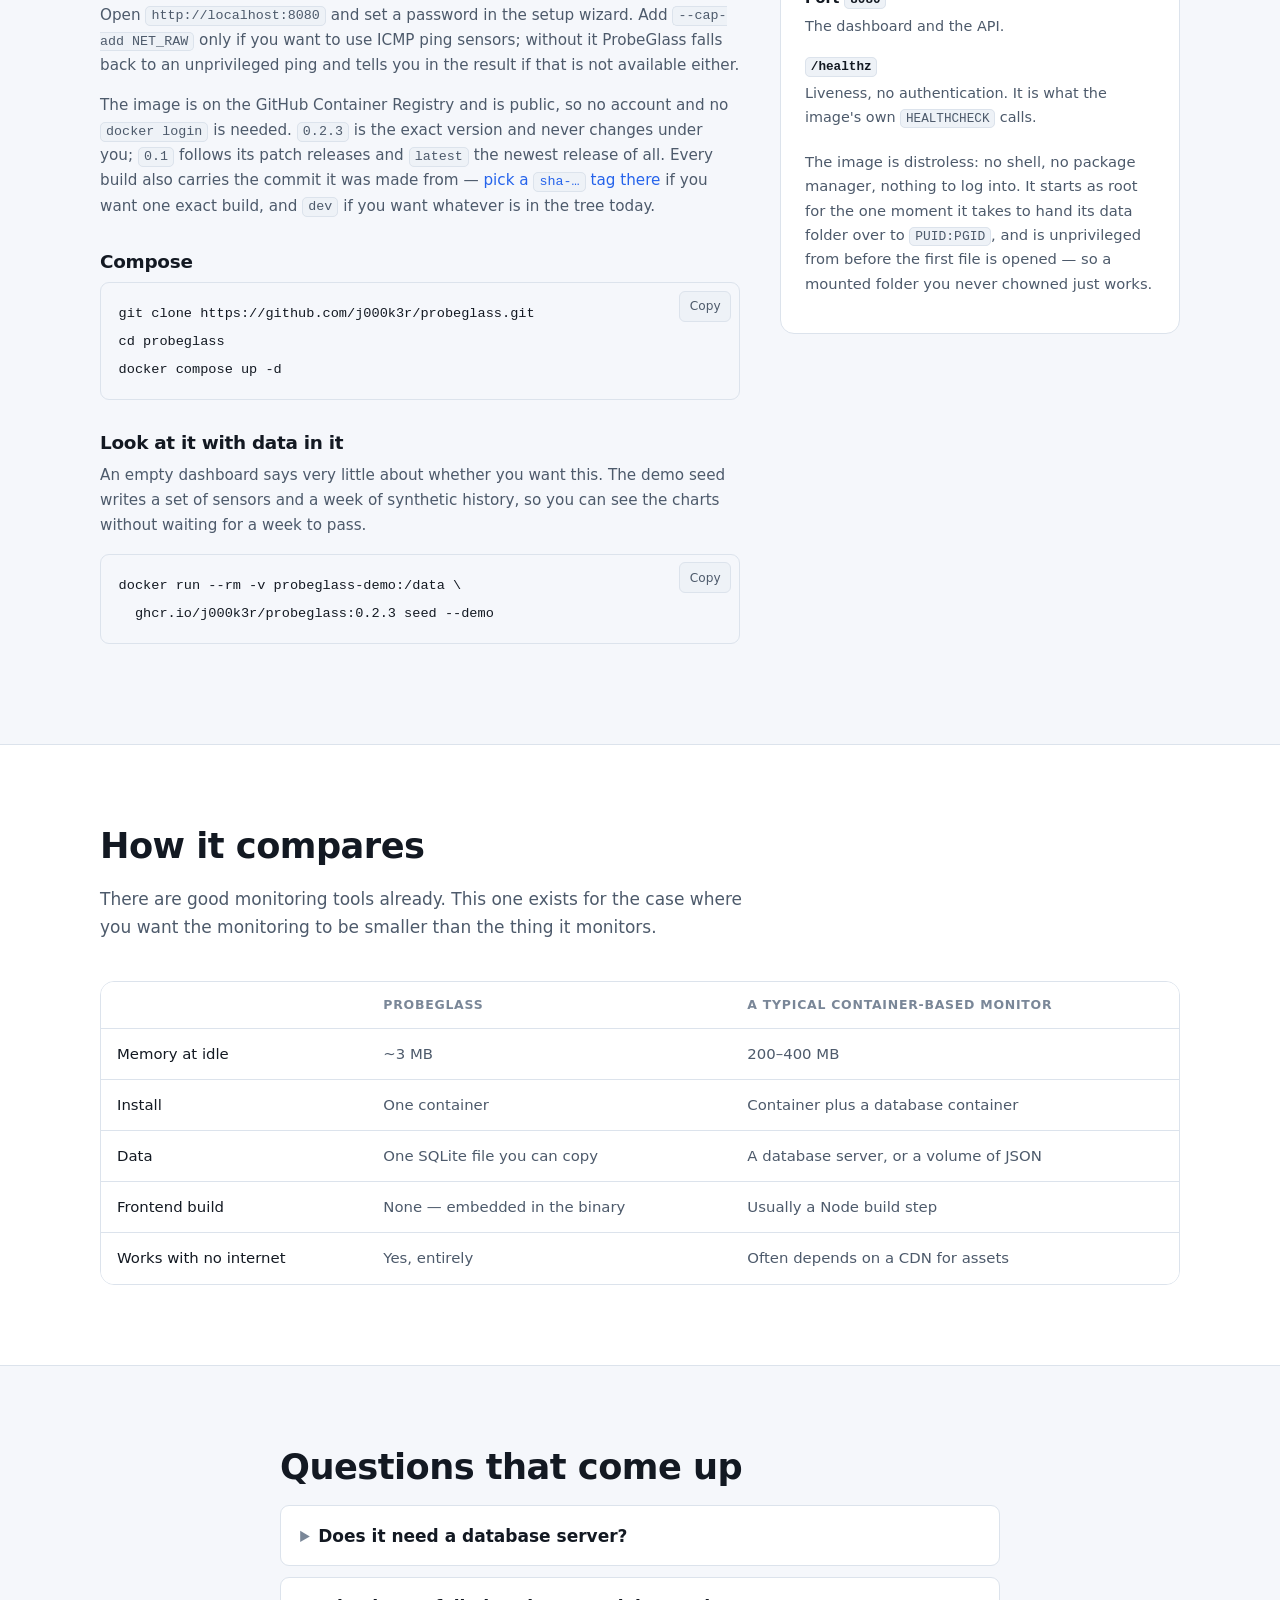
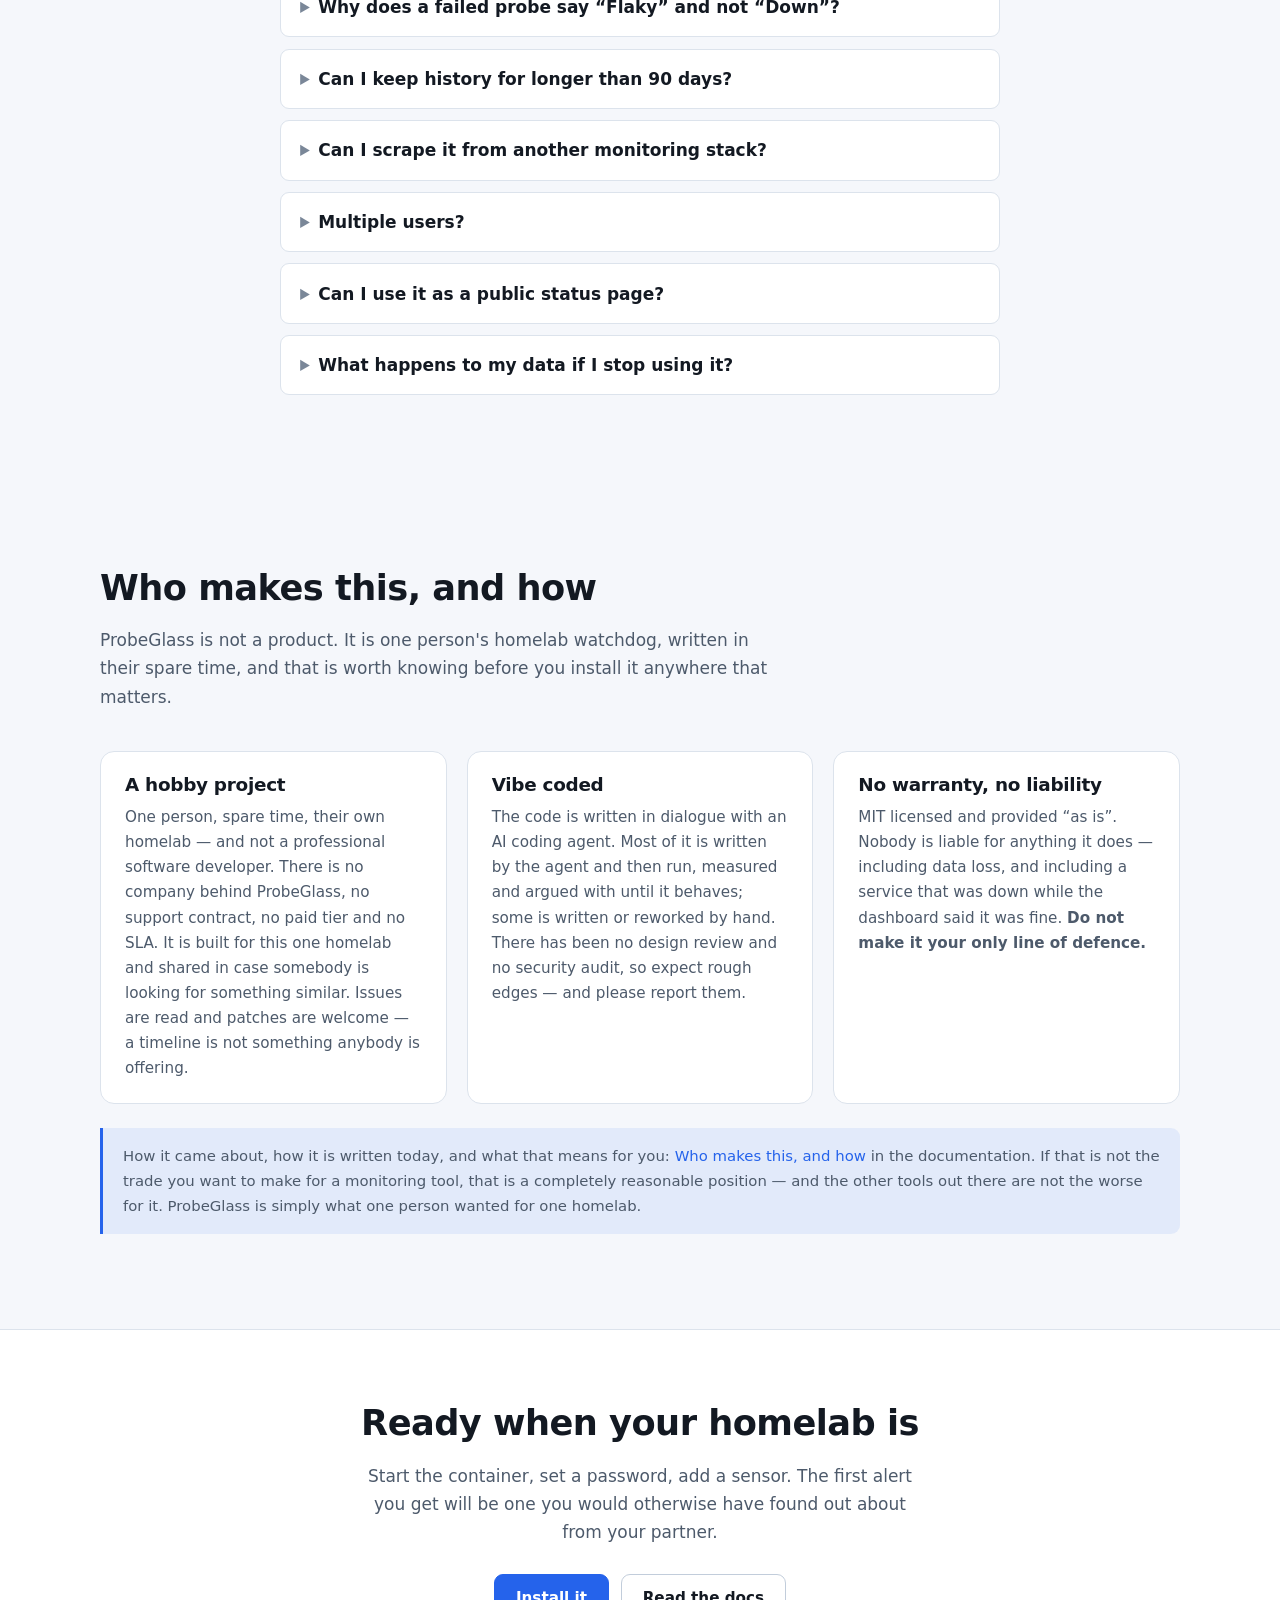
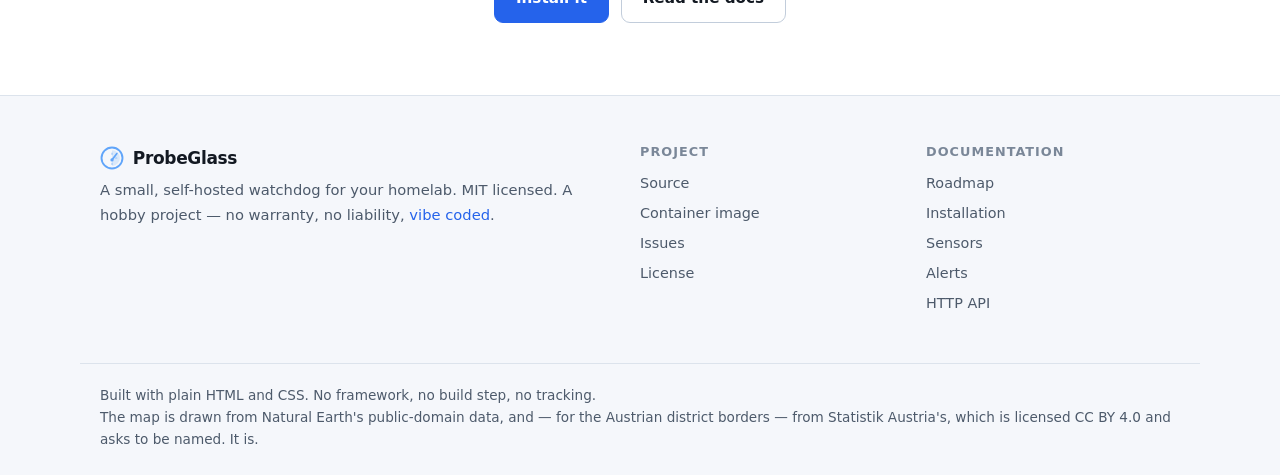
==== commit 52abe010: "Show the GitHub star count in the hero badges The number comes from the public API, cached in the se" ====
--- a/site/index.html
+++ b/site/index.html
@@ -72,6 +72,8 @@
         <li>~3 MB RAM idle</li>
         <li>amd64 · arm64 · armv7</li>
         <li>MIT licensed</li>
+        <li><a class="badge-link" href="https://github.com/J000K3R/probeglass"
+               aria-label="ProbeGlass on GitHub">★ <span data-gh-stars>GitHub</span></a></li>
       </ul>
     </div>
 
--- a/site/assets/style.css
+++ b/site/assets/style.css
@@ -198,6 +198,10 @@
 }
 .badges li::before { content: "· "; }
 .badges li:first-child::before { content: ""; }
+/* The star badge is a link, and it should not look like one more line of prose:
+   the colour is the only hint, and it comes from the anchor rule below. */
+.badges .badge-link { color: inherit; text-decoration: none; }
+.badges .badge-link:hover { color: var(--accent); }
 
 /* ------------------------------------------------------------------ image */
 
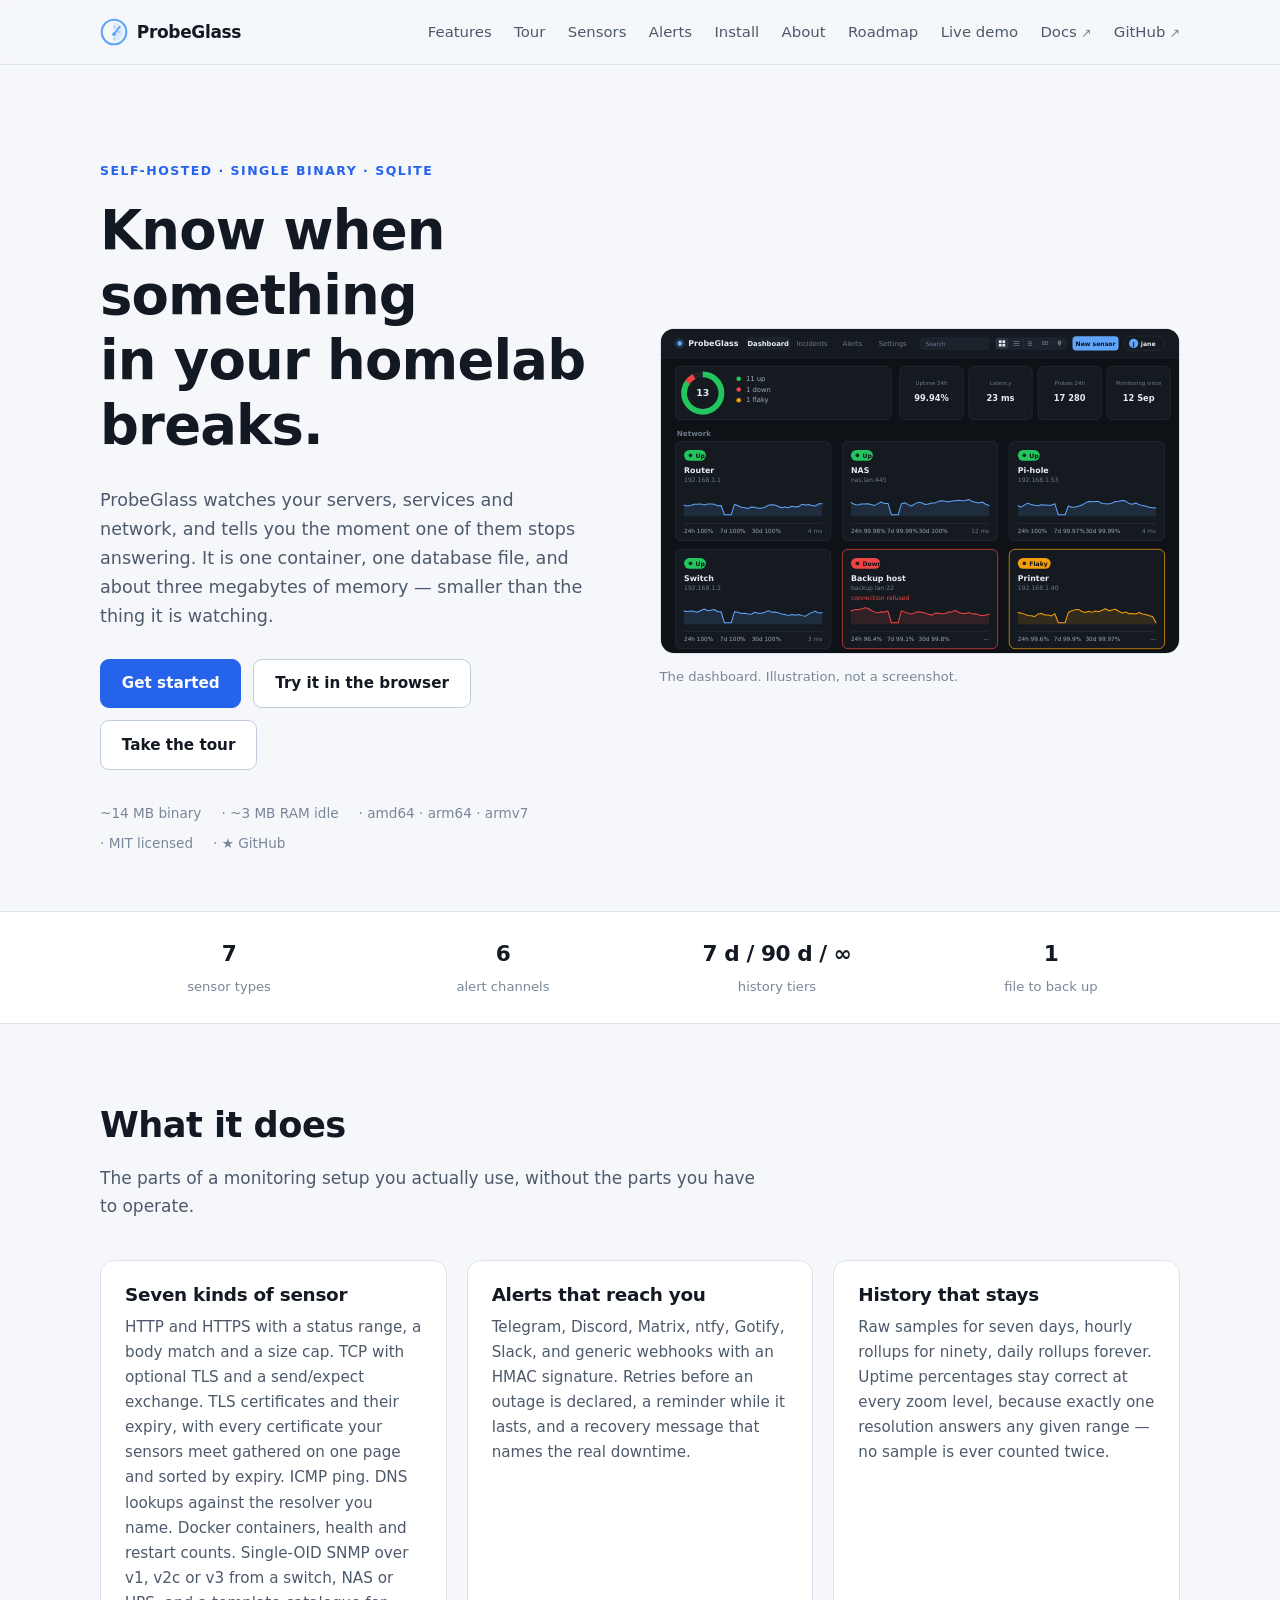
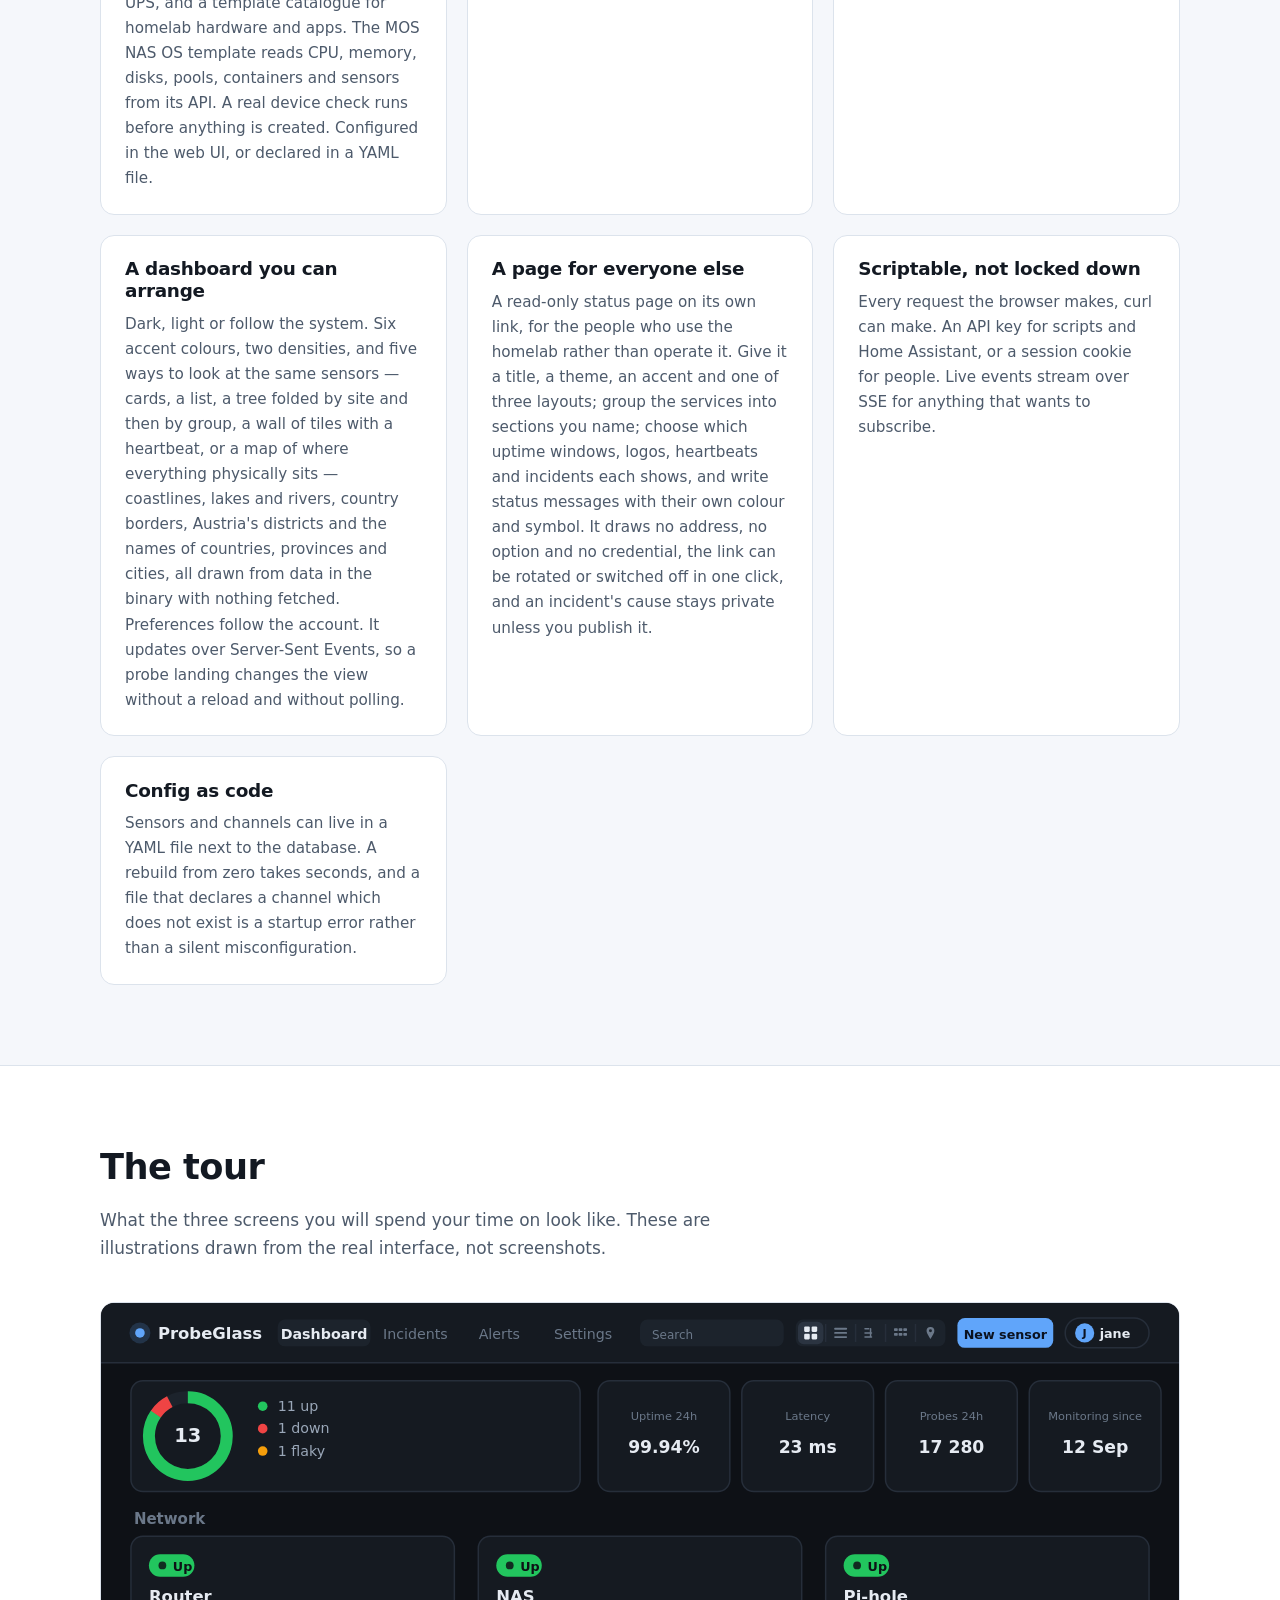
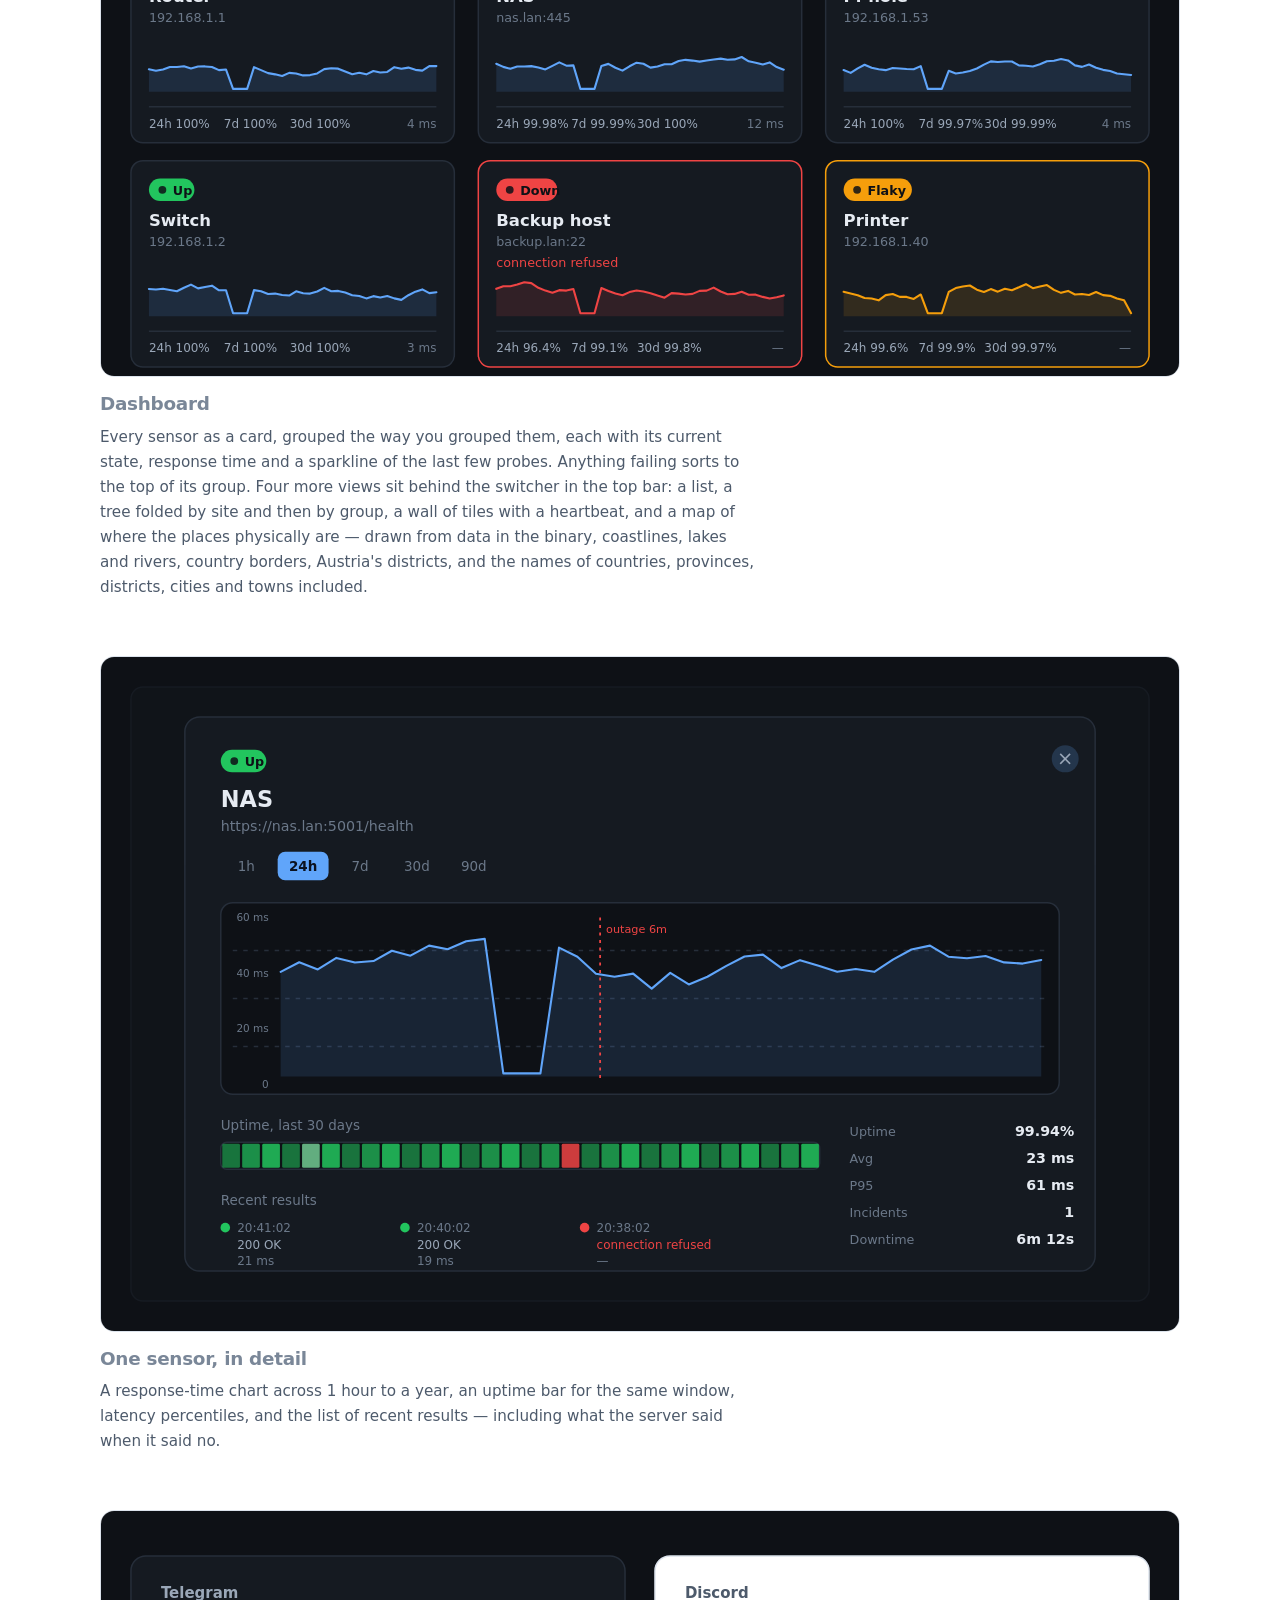
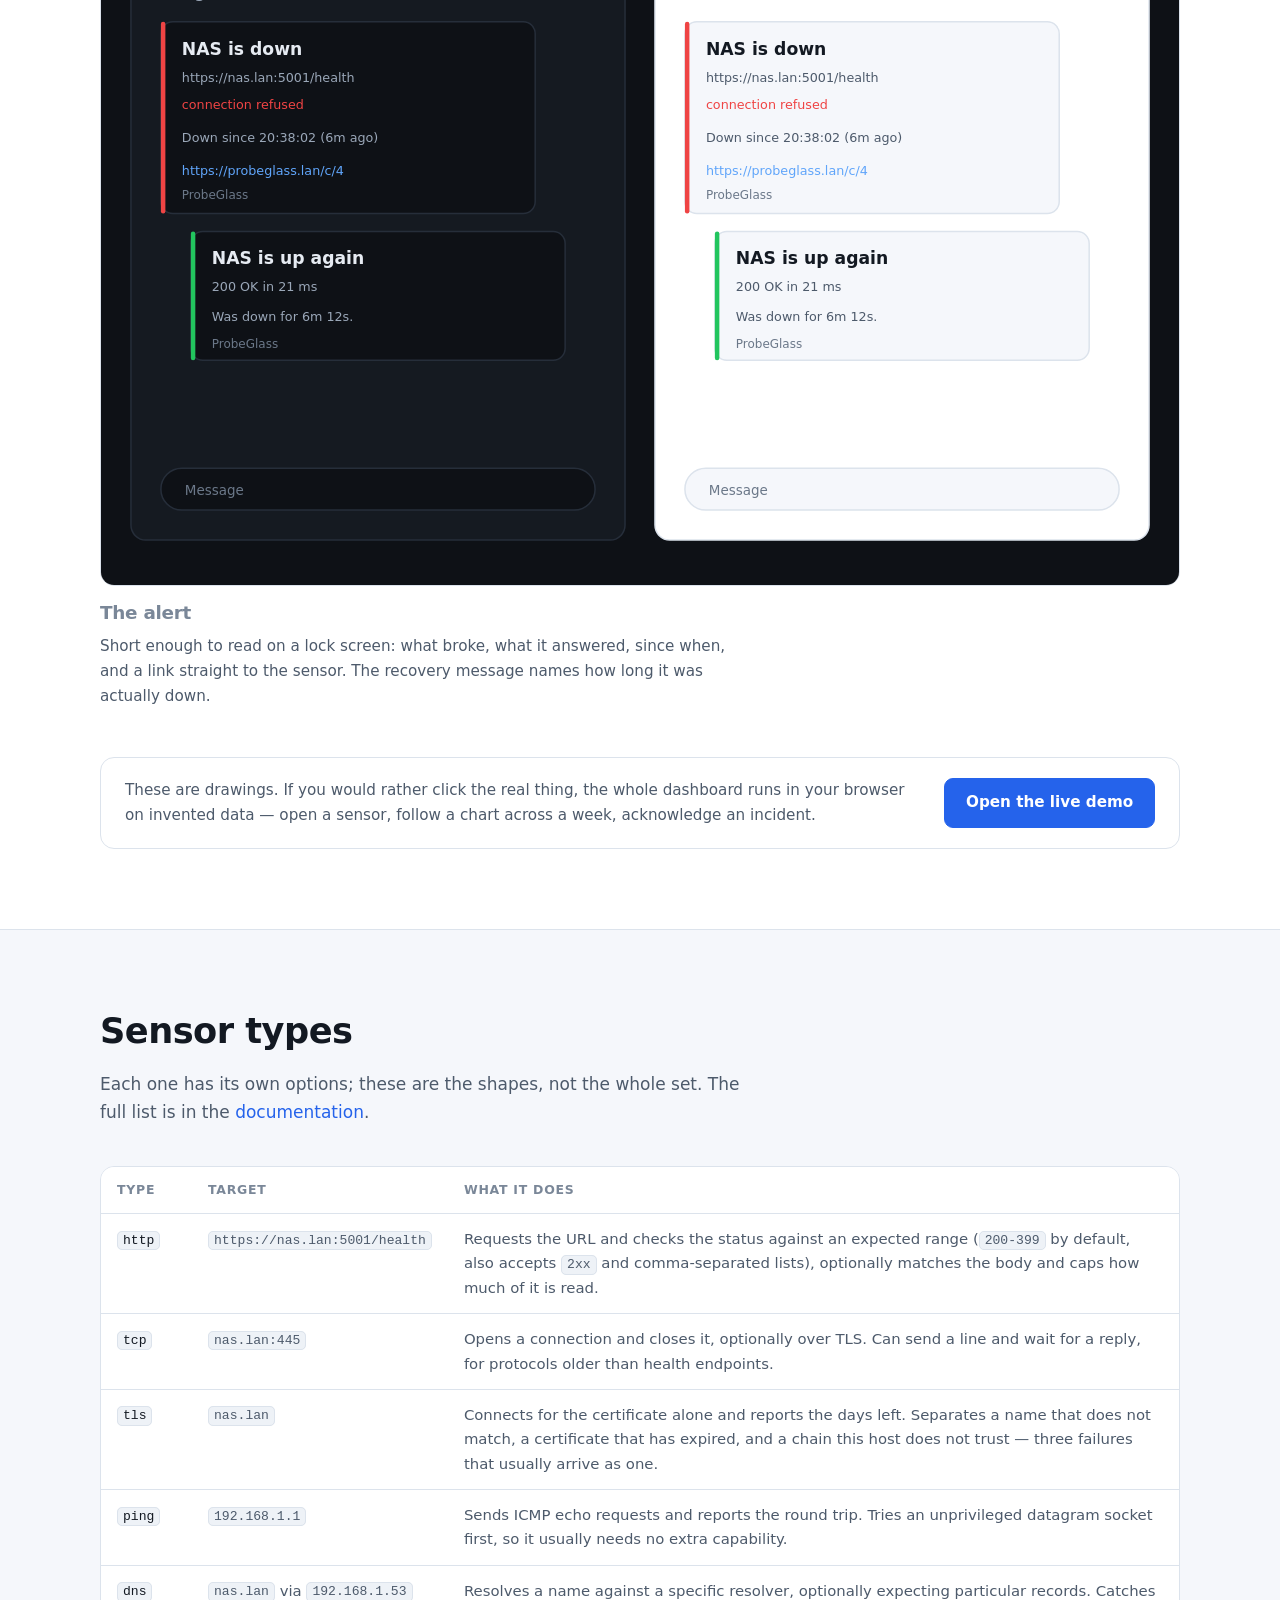
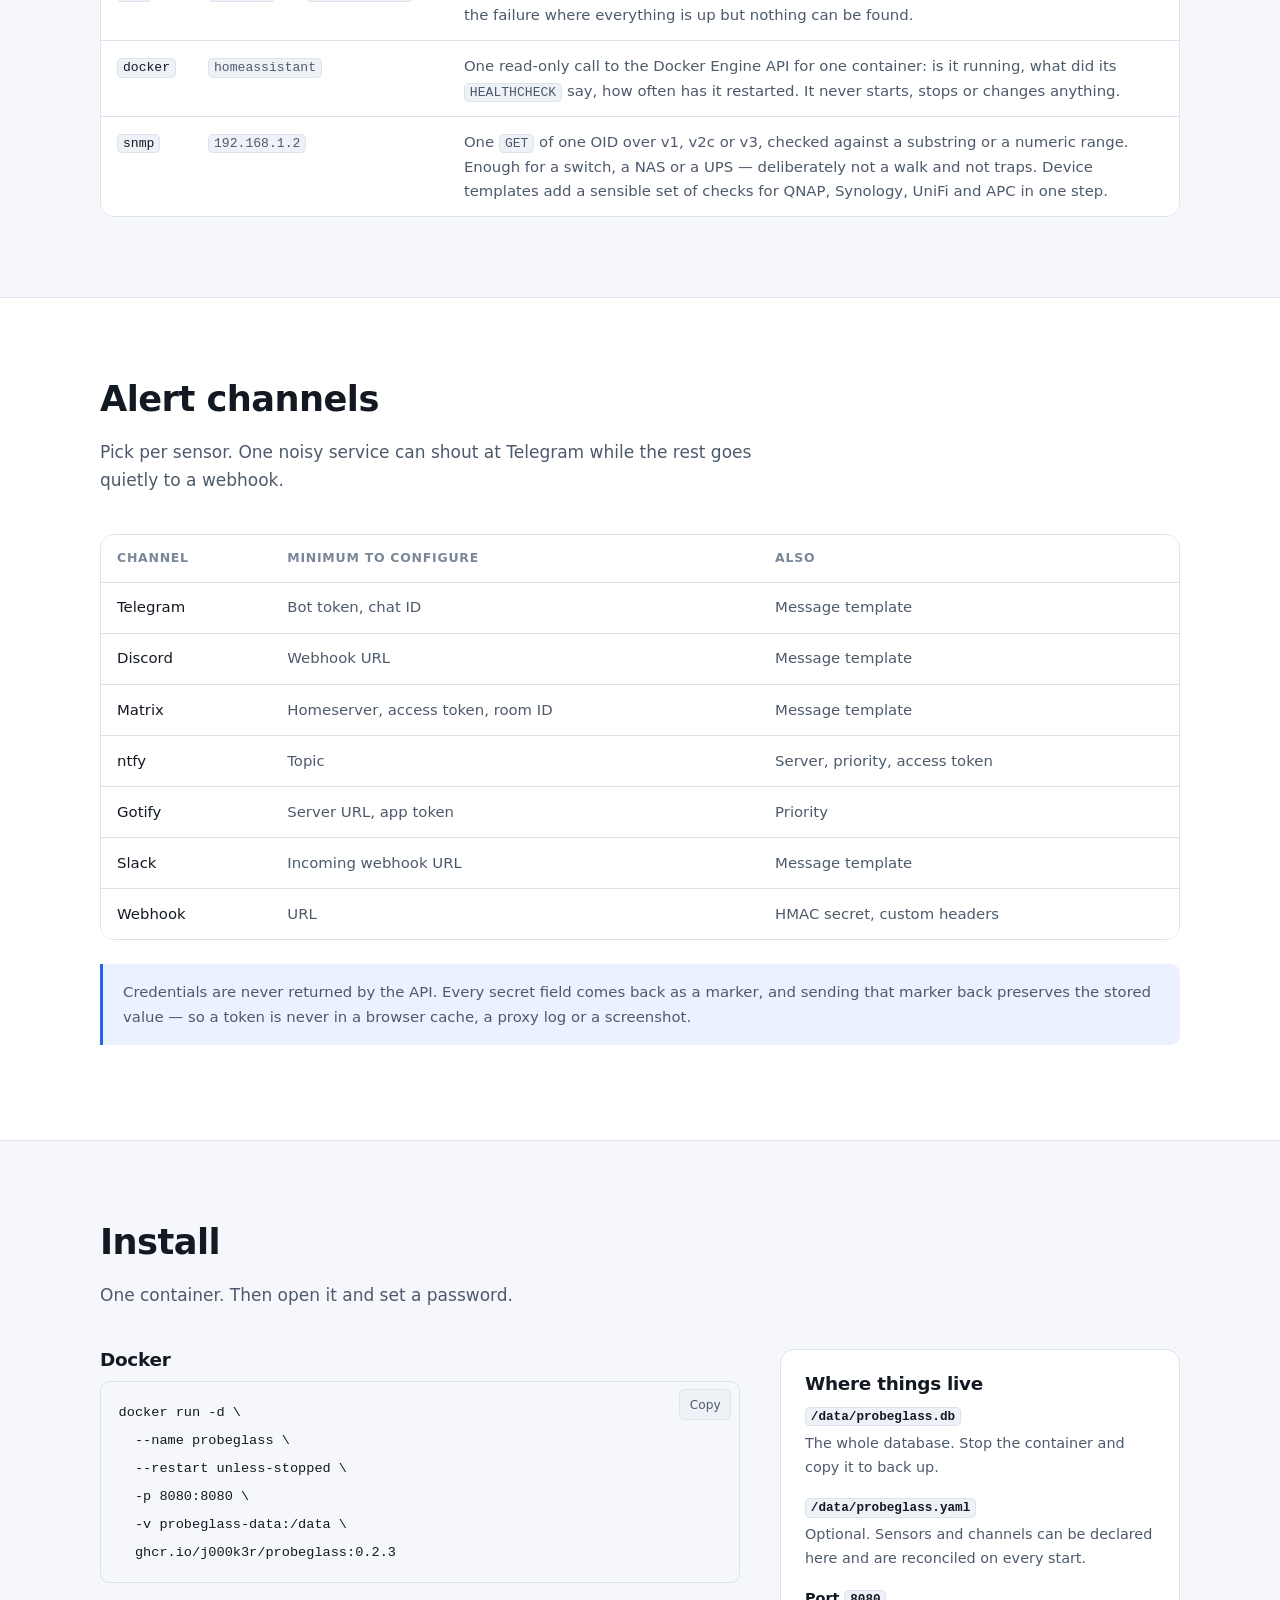
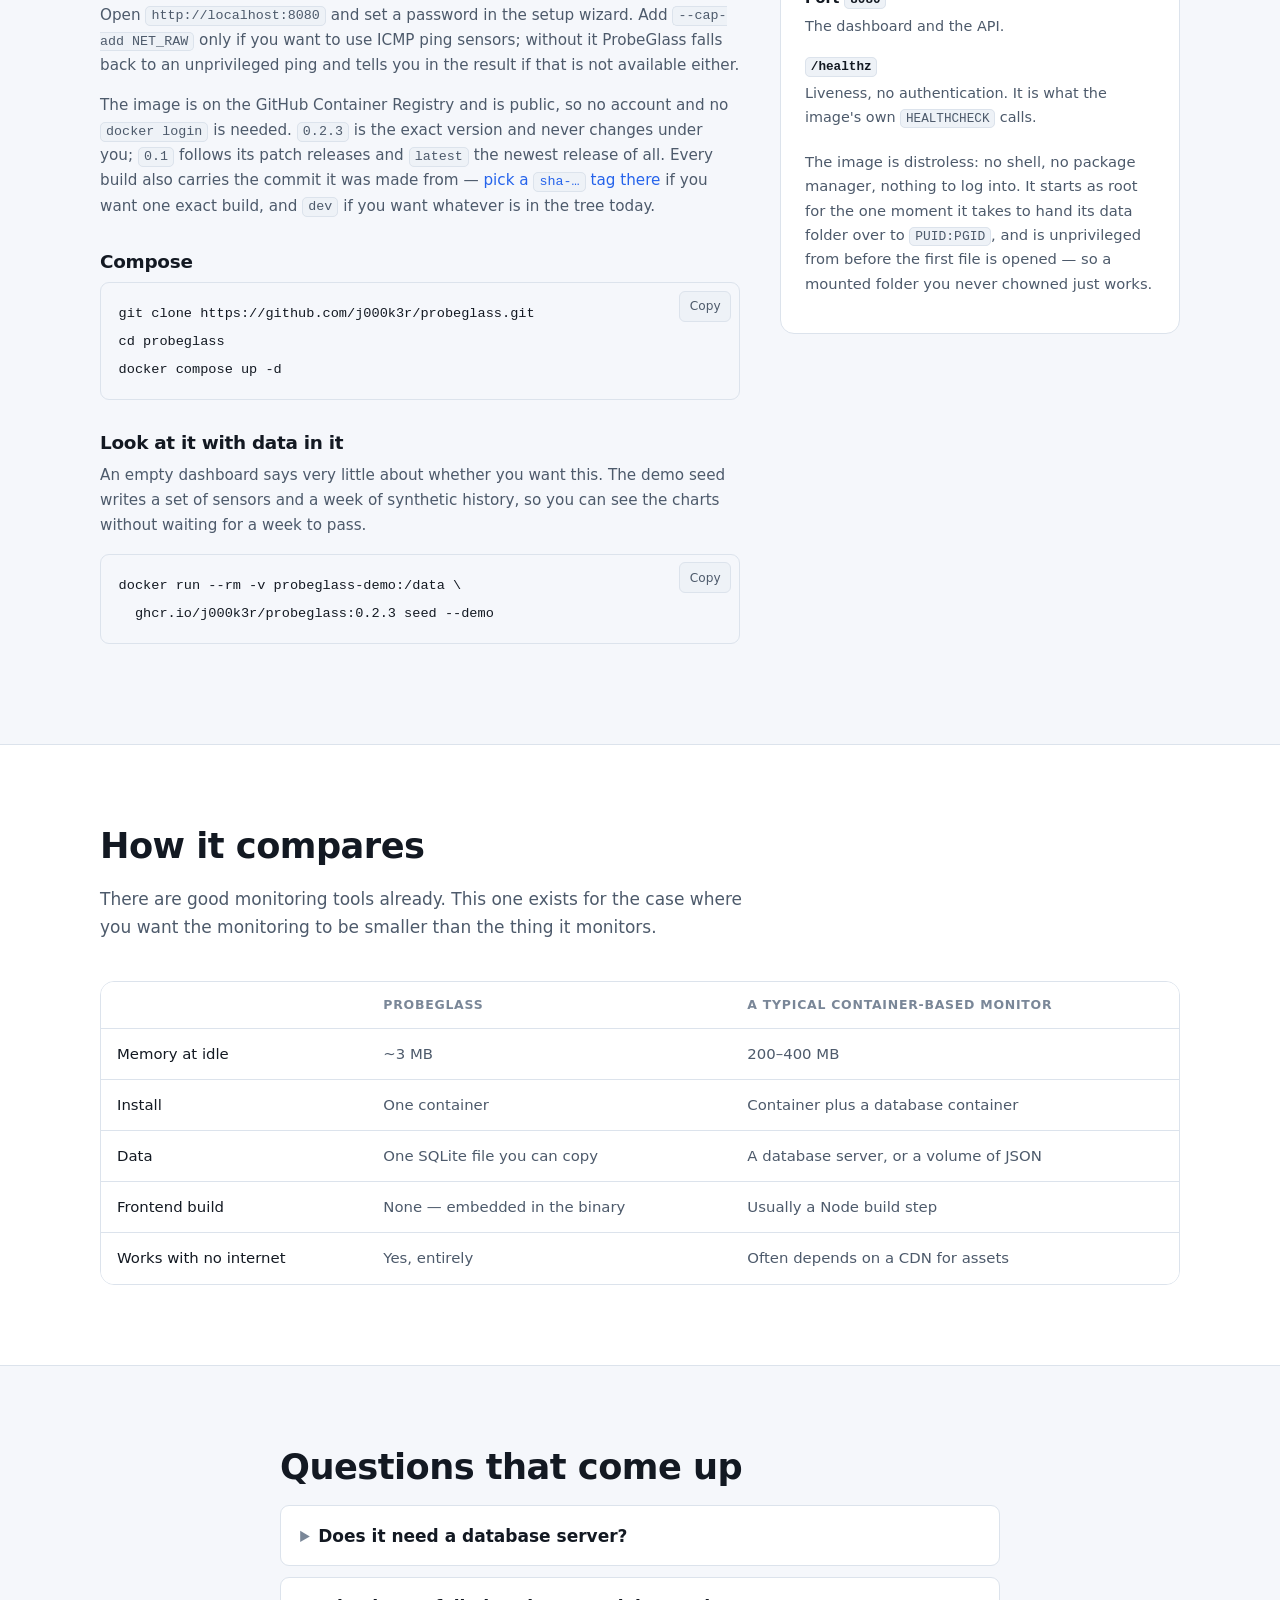
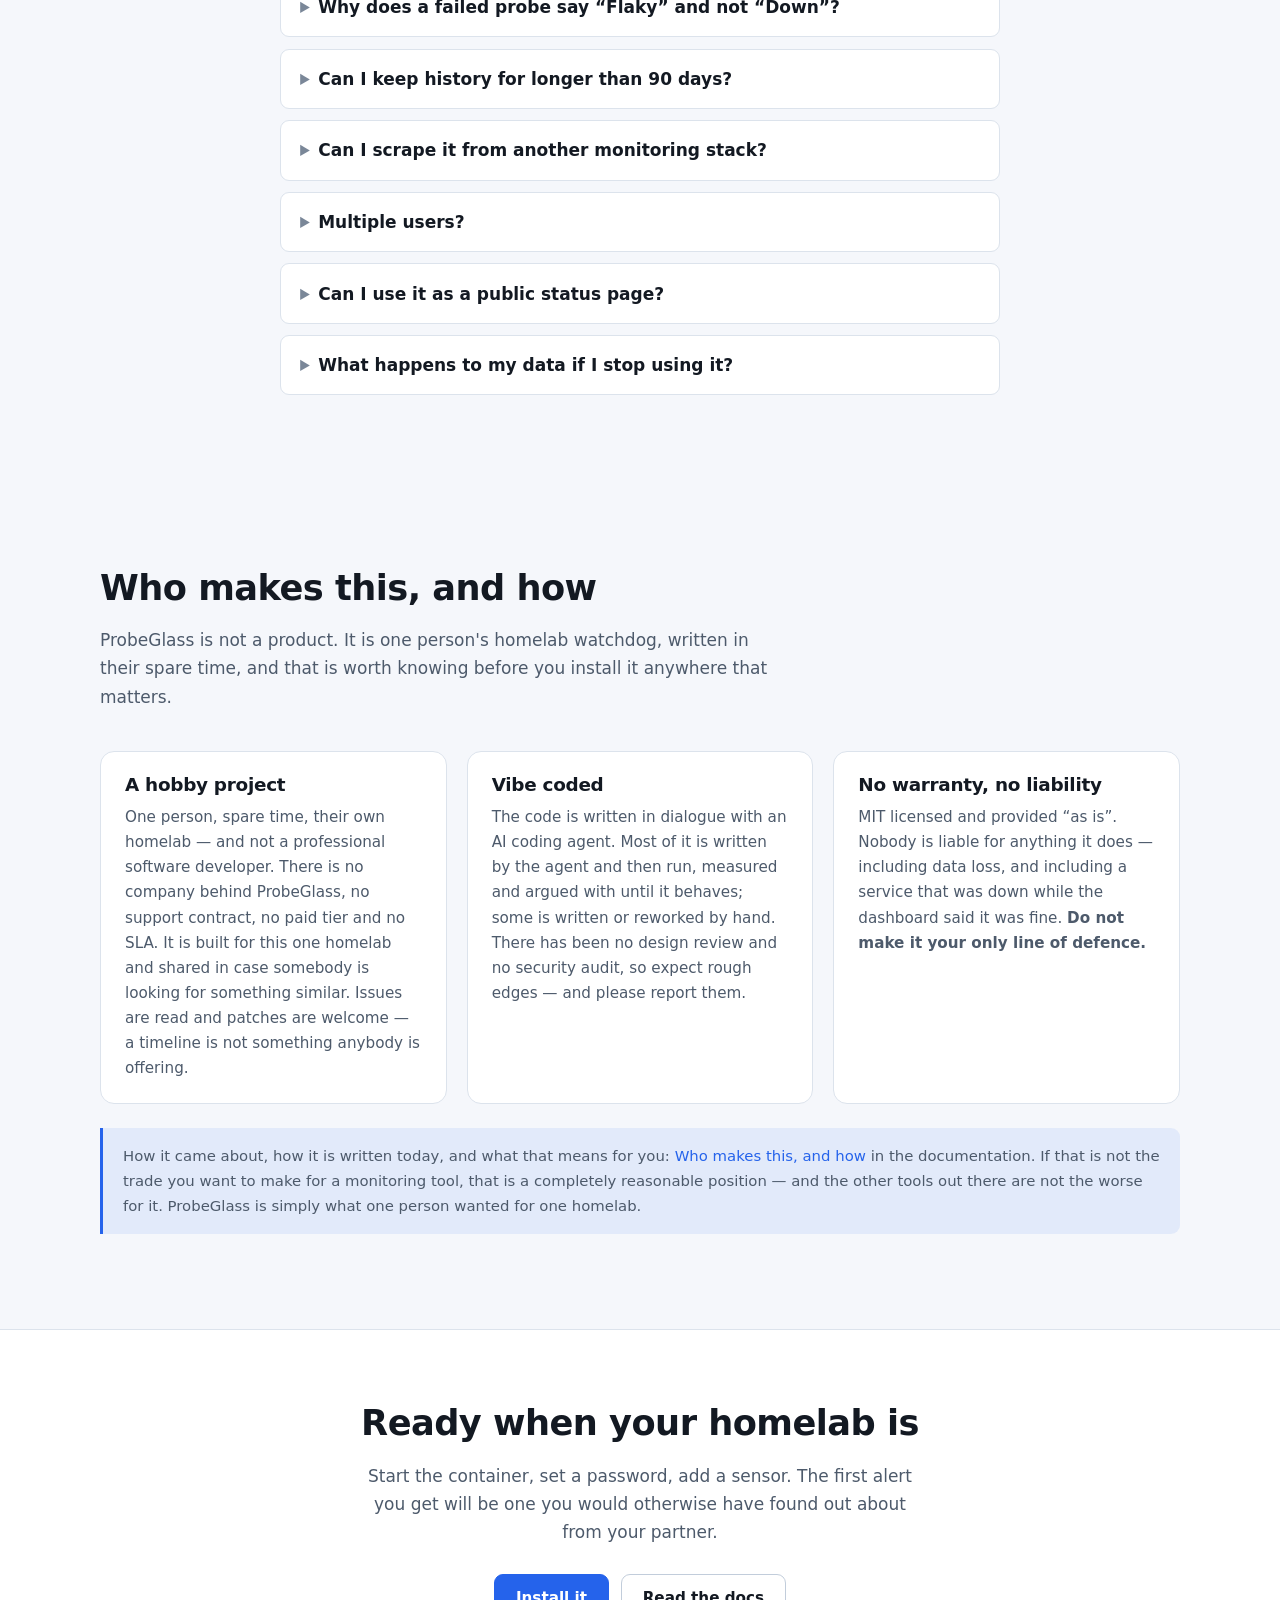
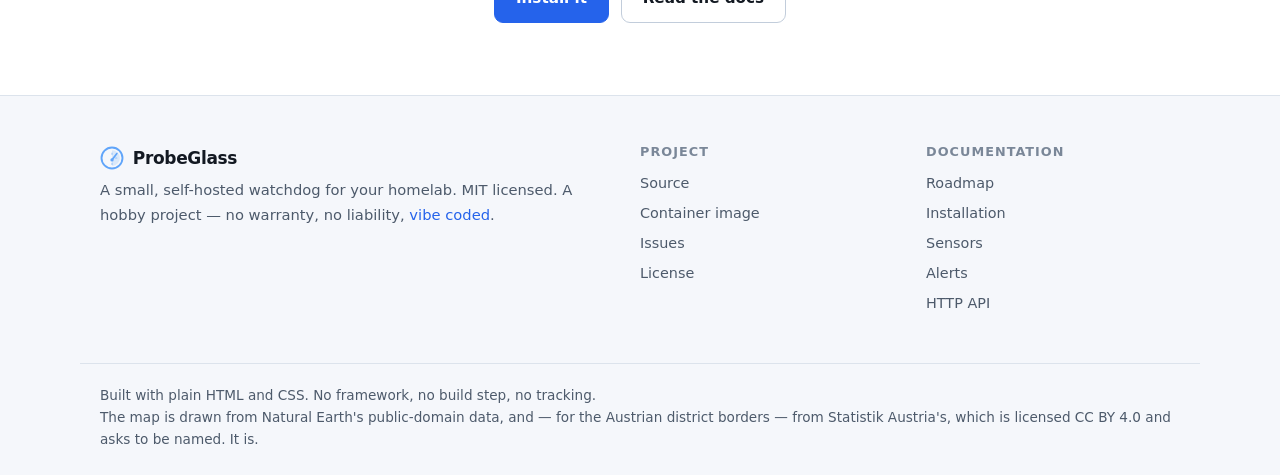
==== commit c21b36c6: "Mention status messages and the edit link Co-Authored-By: Claude Code <noreply@anthropic.com>" ====
--- a/site/index.html
+++ b/site/index.html
@@ -161,10 +161,11 @@
           A read-only status page on its own link, for the people who use the
           homelab rather than operate it. Give it a title, a theme, an accent and
           one of three layouts; group the services into sections you name; choose
-          which uptime windows, logos, heartbeats and incidents each shows. It
-          draws no address, no option and no credential, the link can be rotated
-          or switched off in one click, and an incident's cause stays private
-          unless you publish it.
+          which uptime windows, logos, heartbeats and incidents each shows, and
+          write status messages with their own colour and symbol. It draws no
+          address, no option and no credential, the link can be rotated or
+          switched off in one click, and an incident's cause stays private unless
+          you publish it.
         </p>
       </article>
 
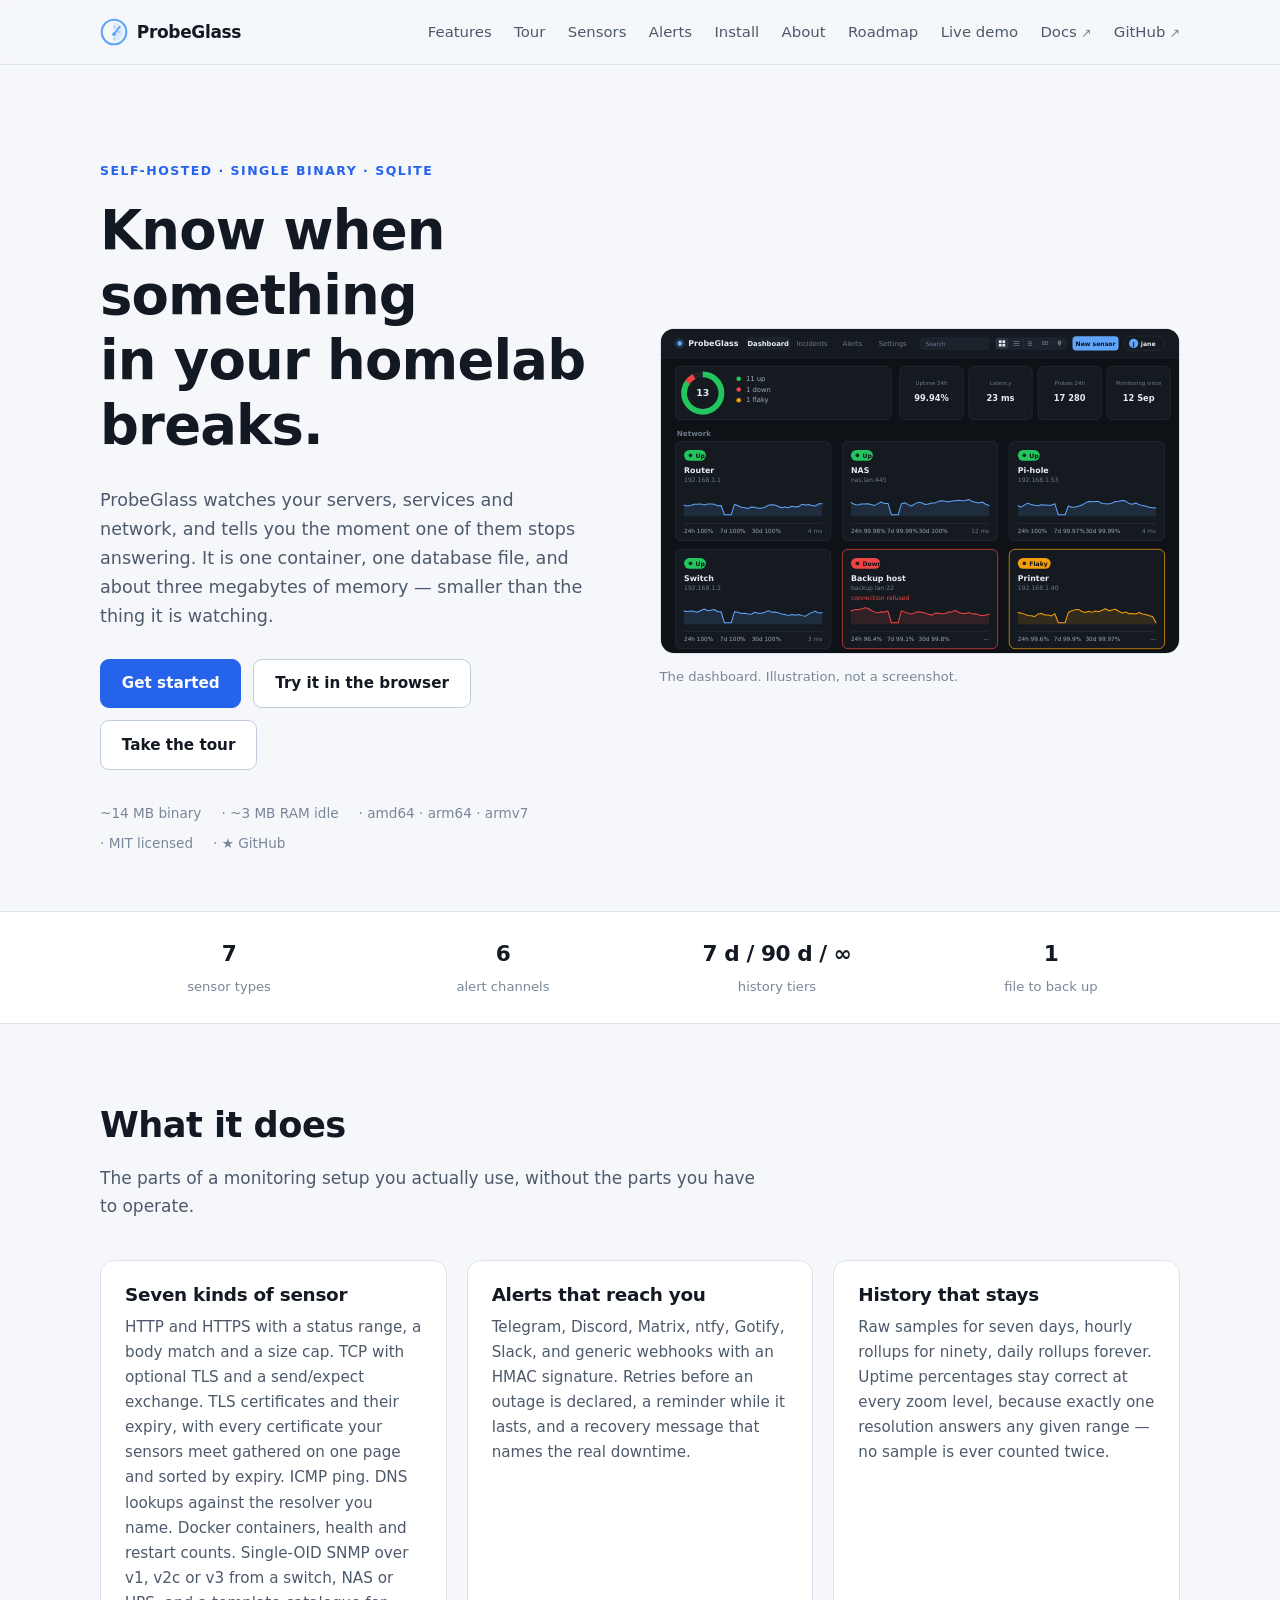
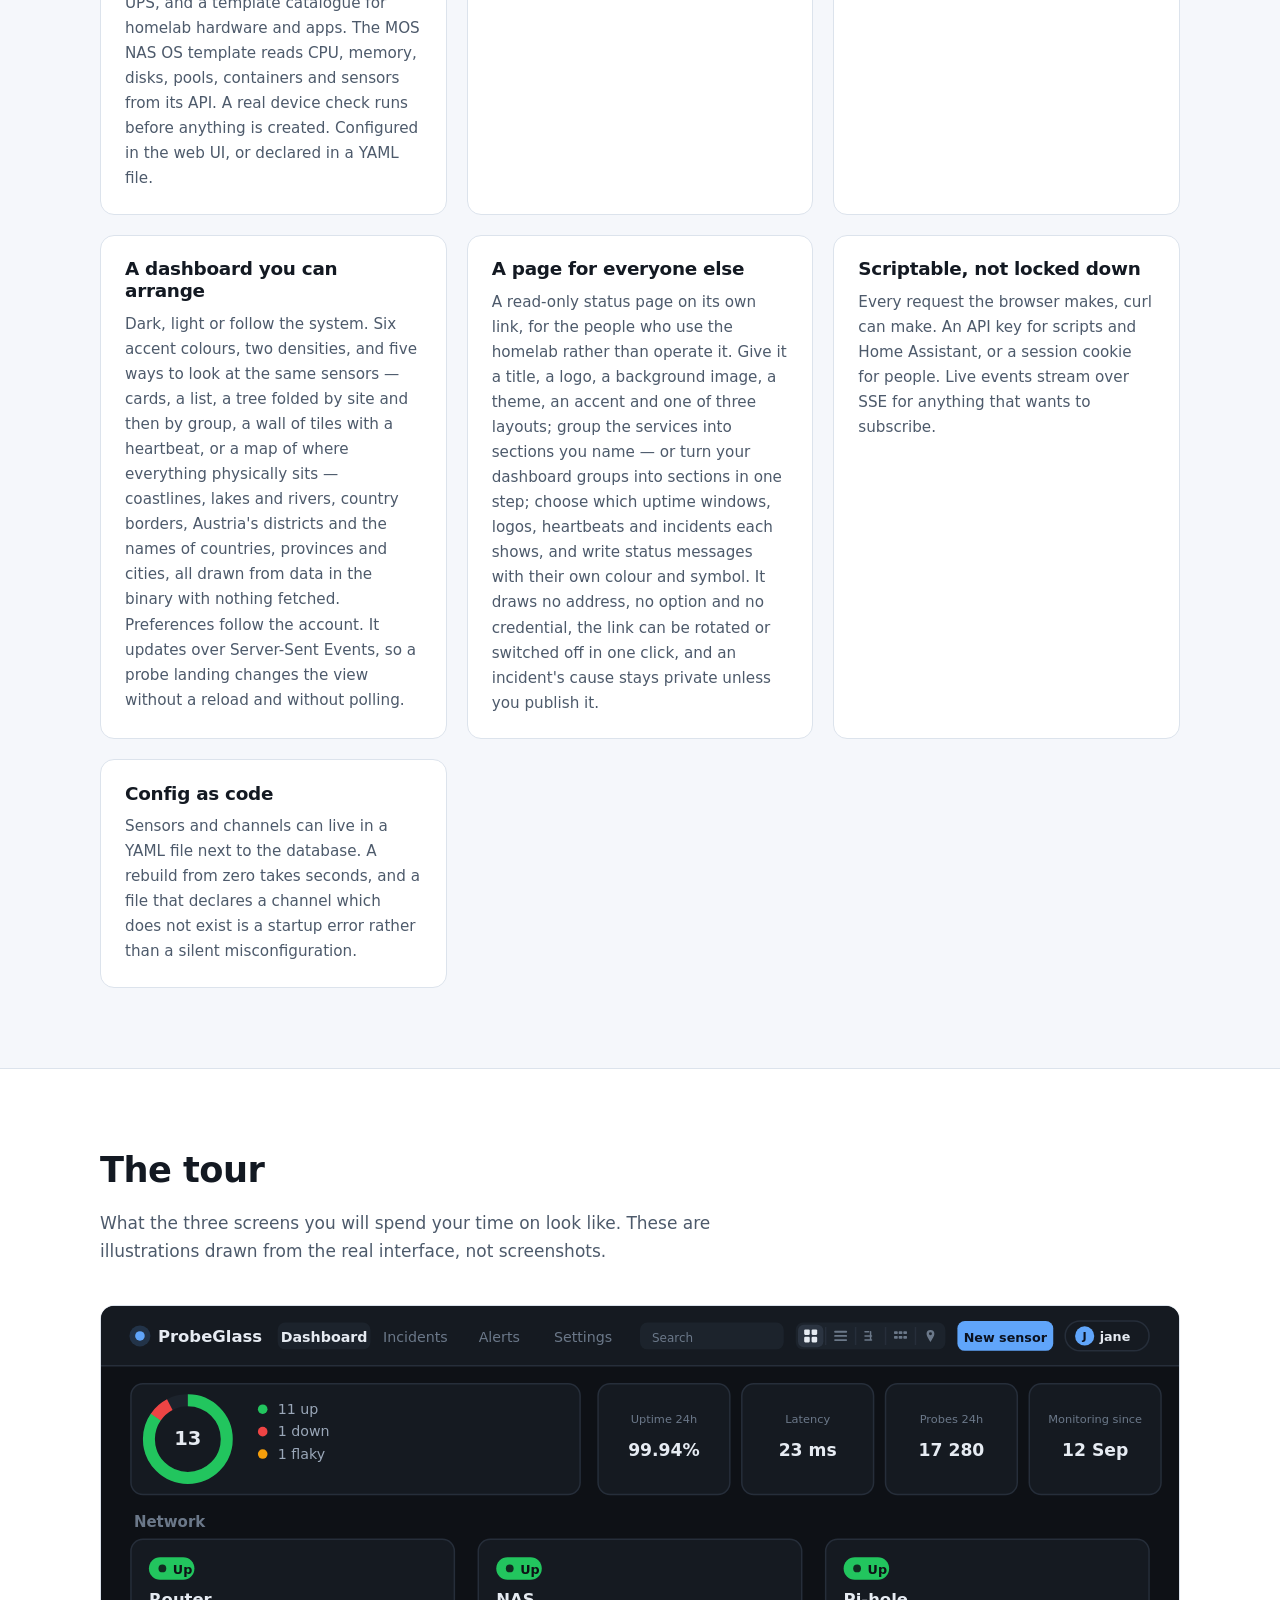
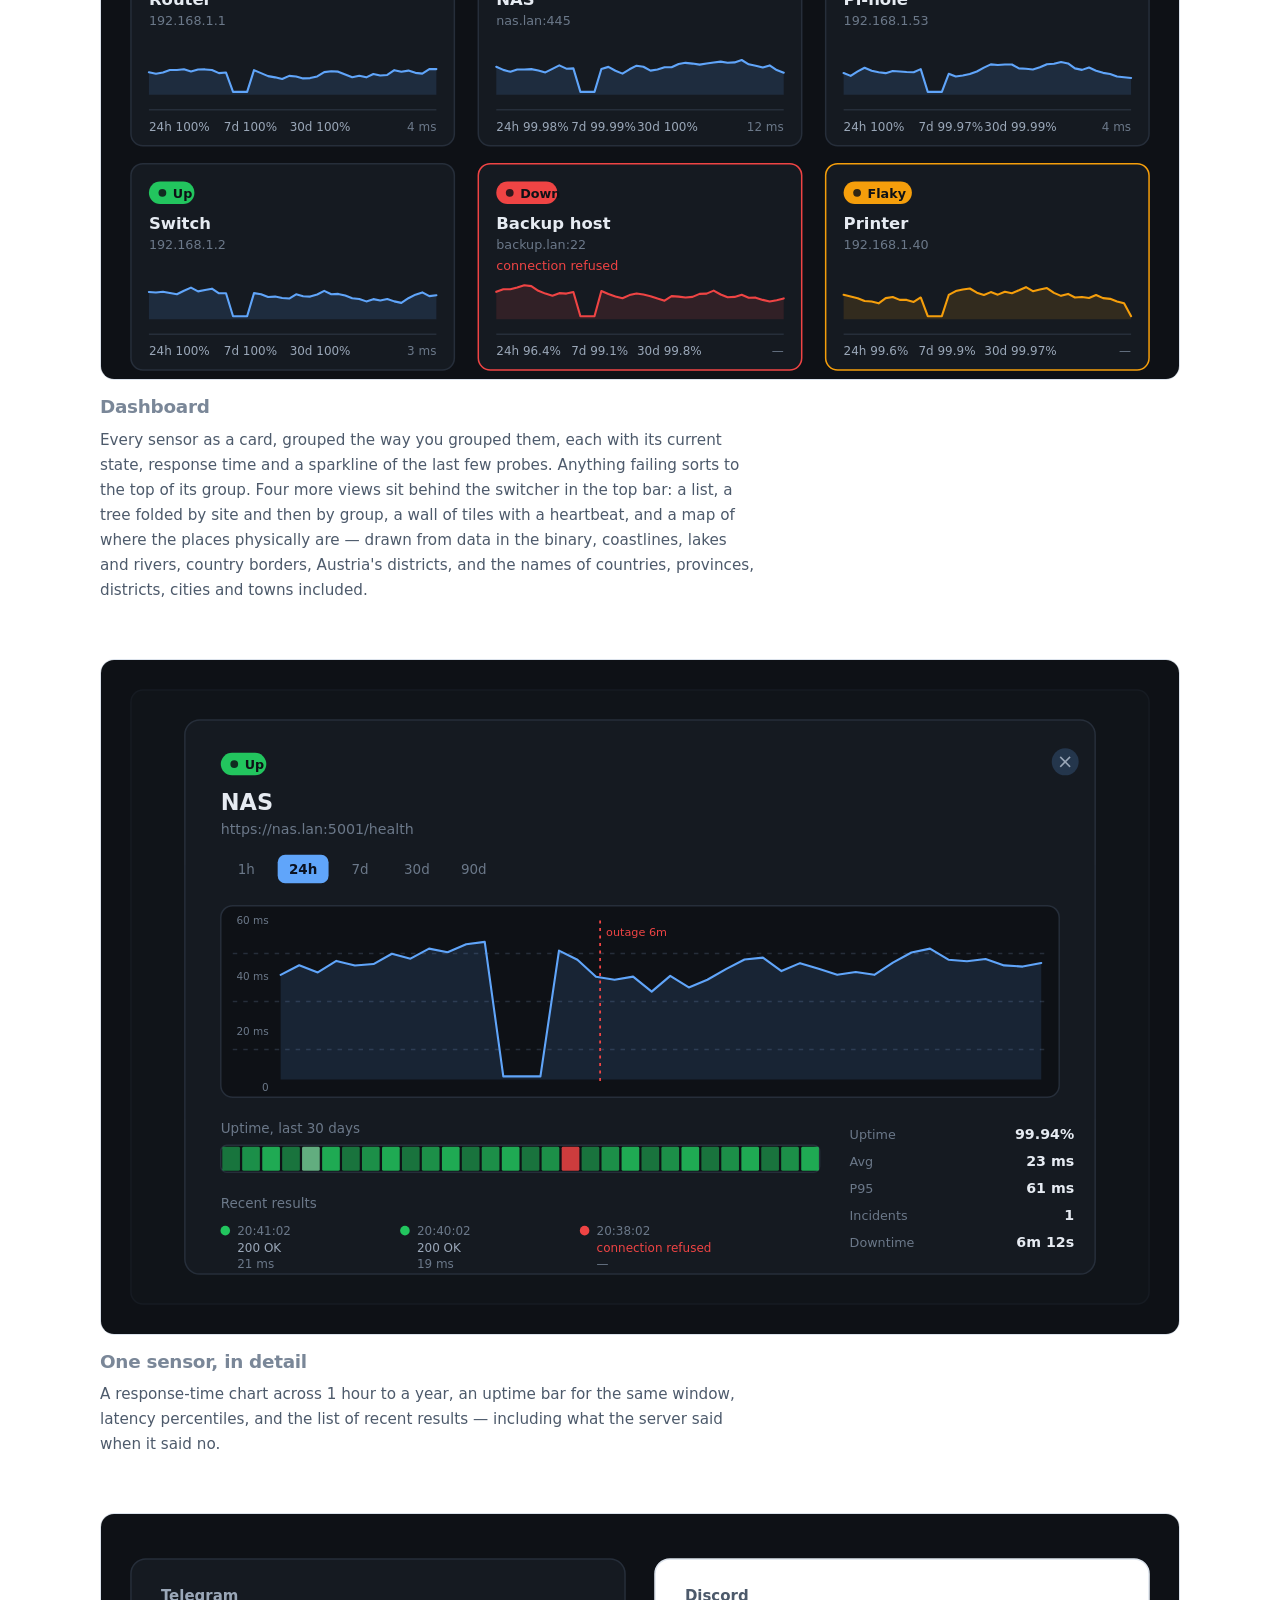
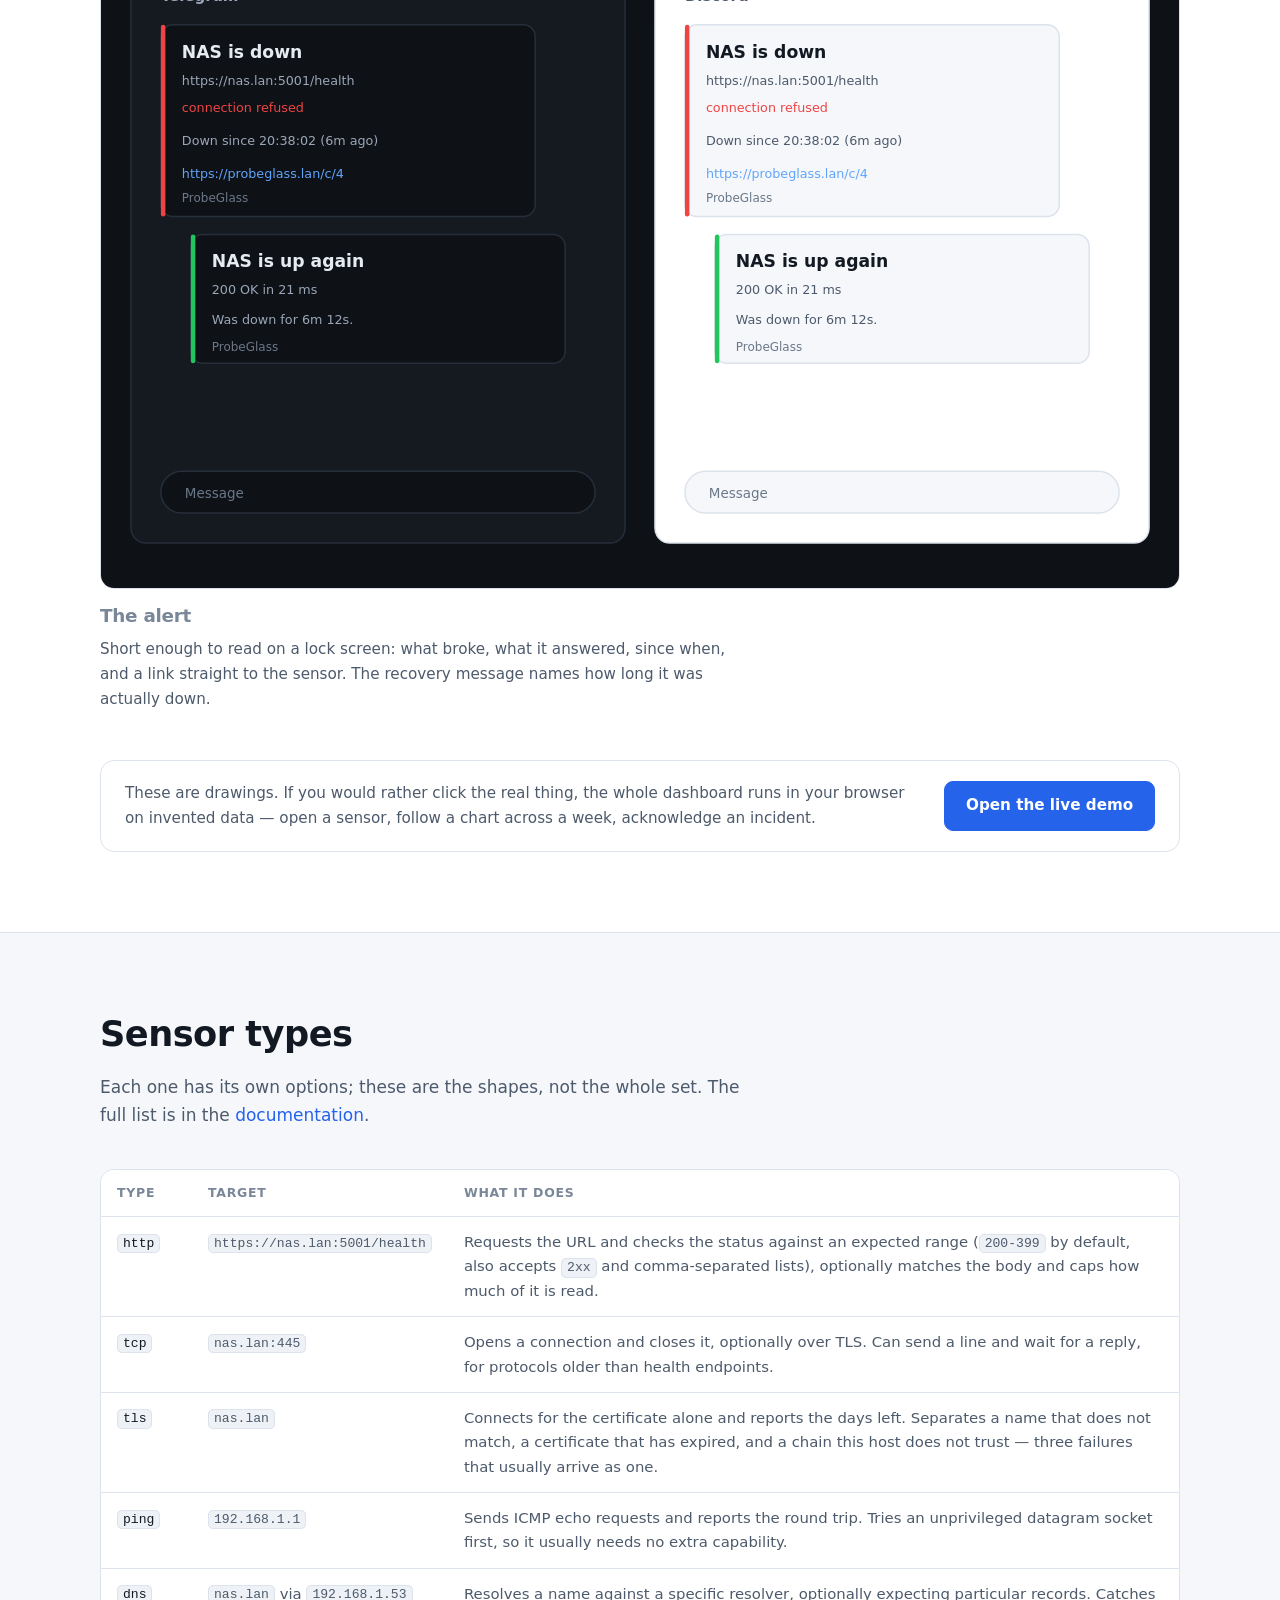
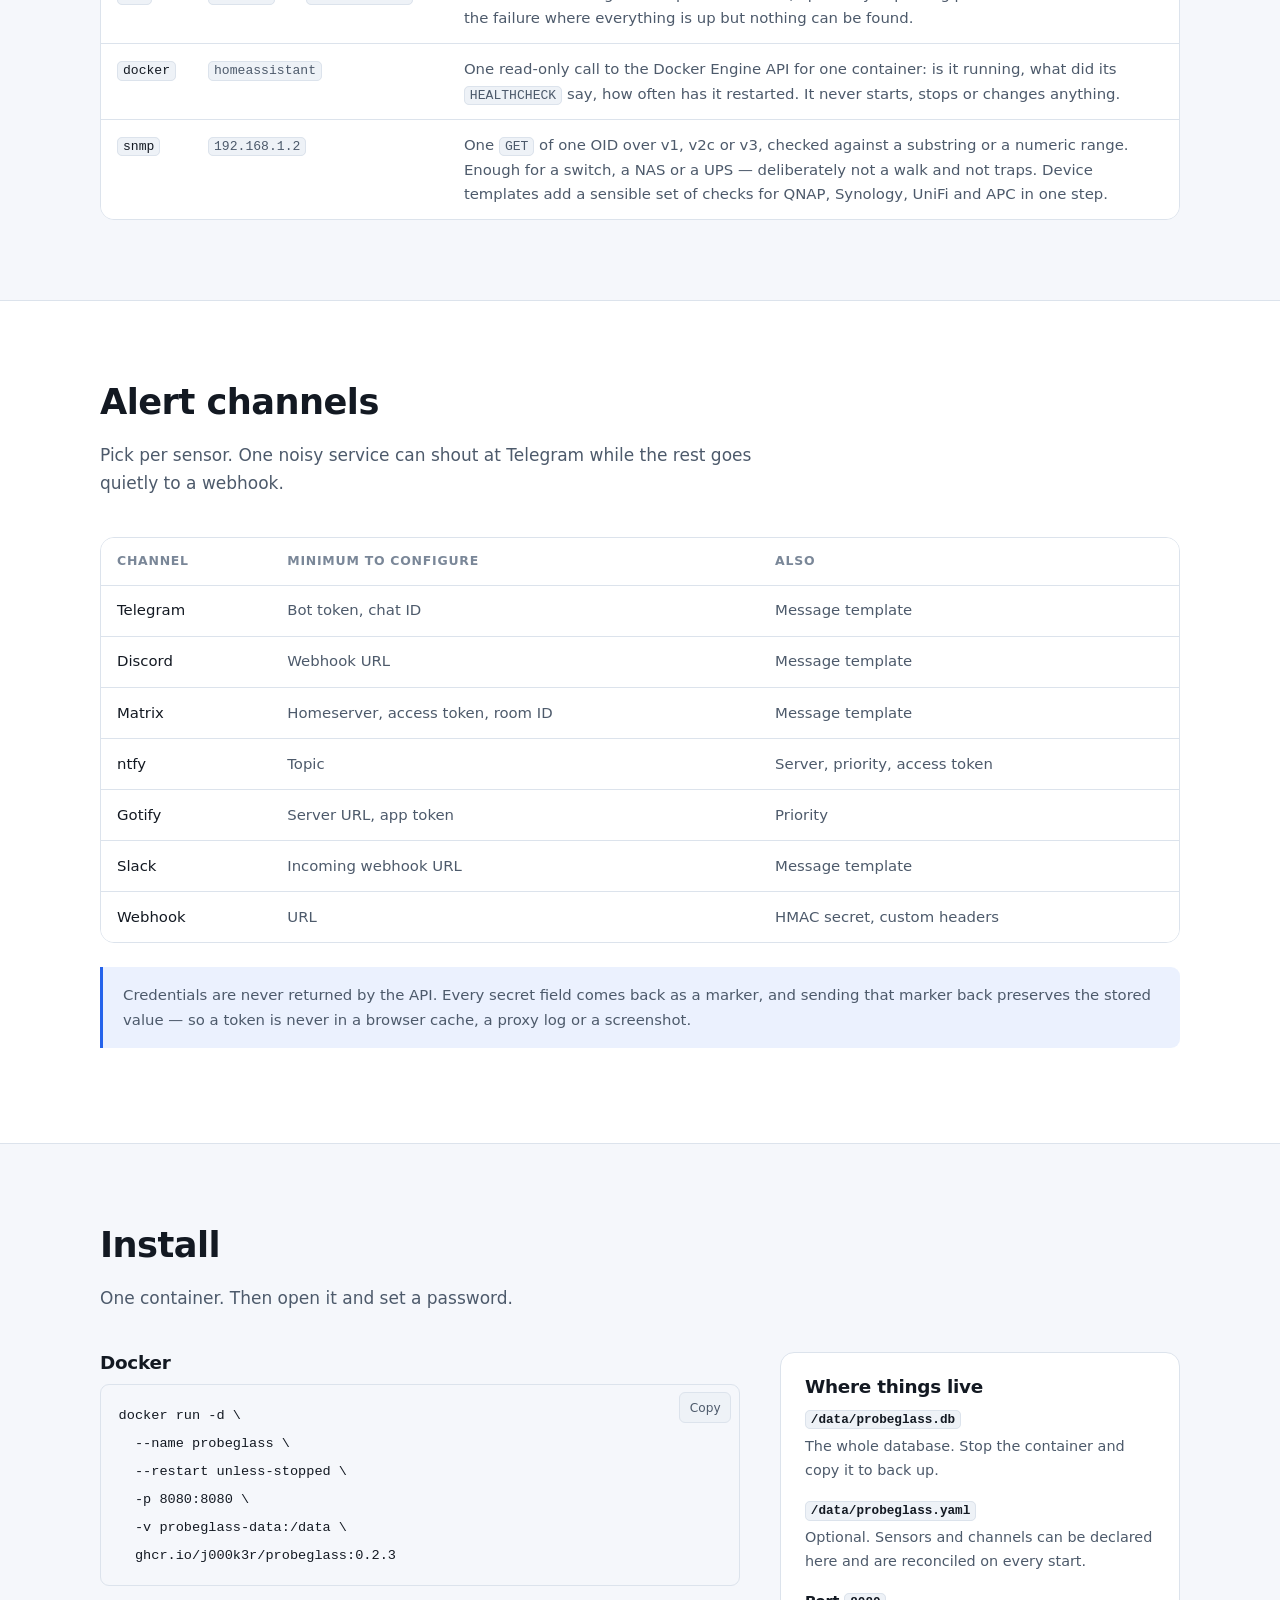
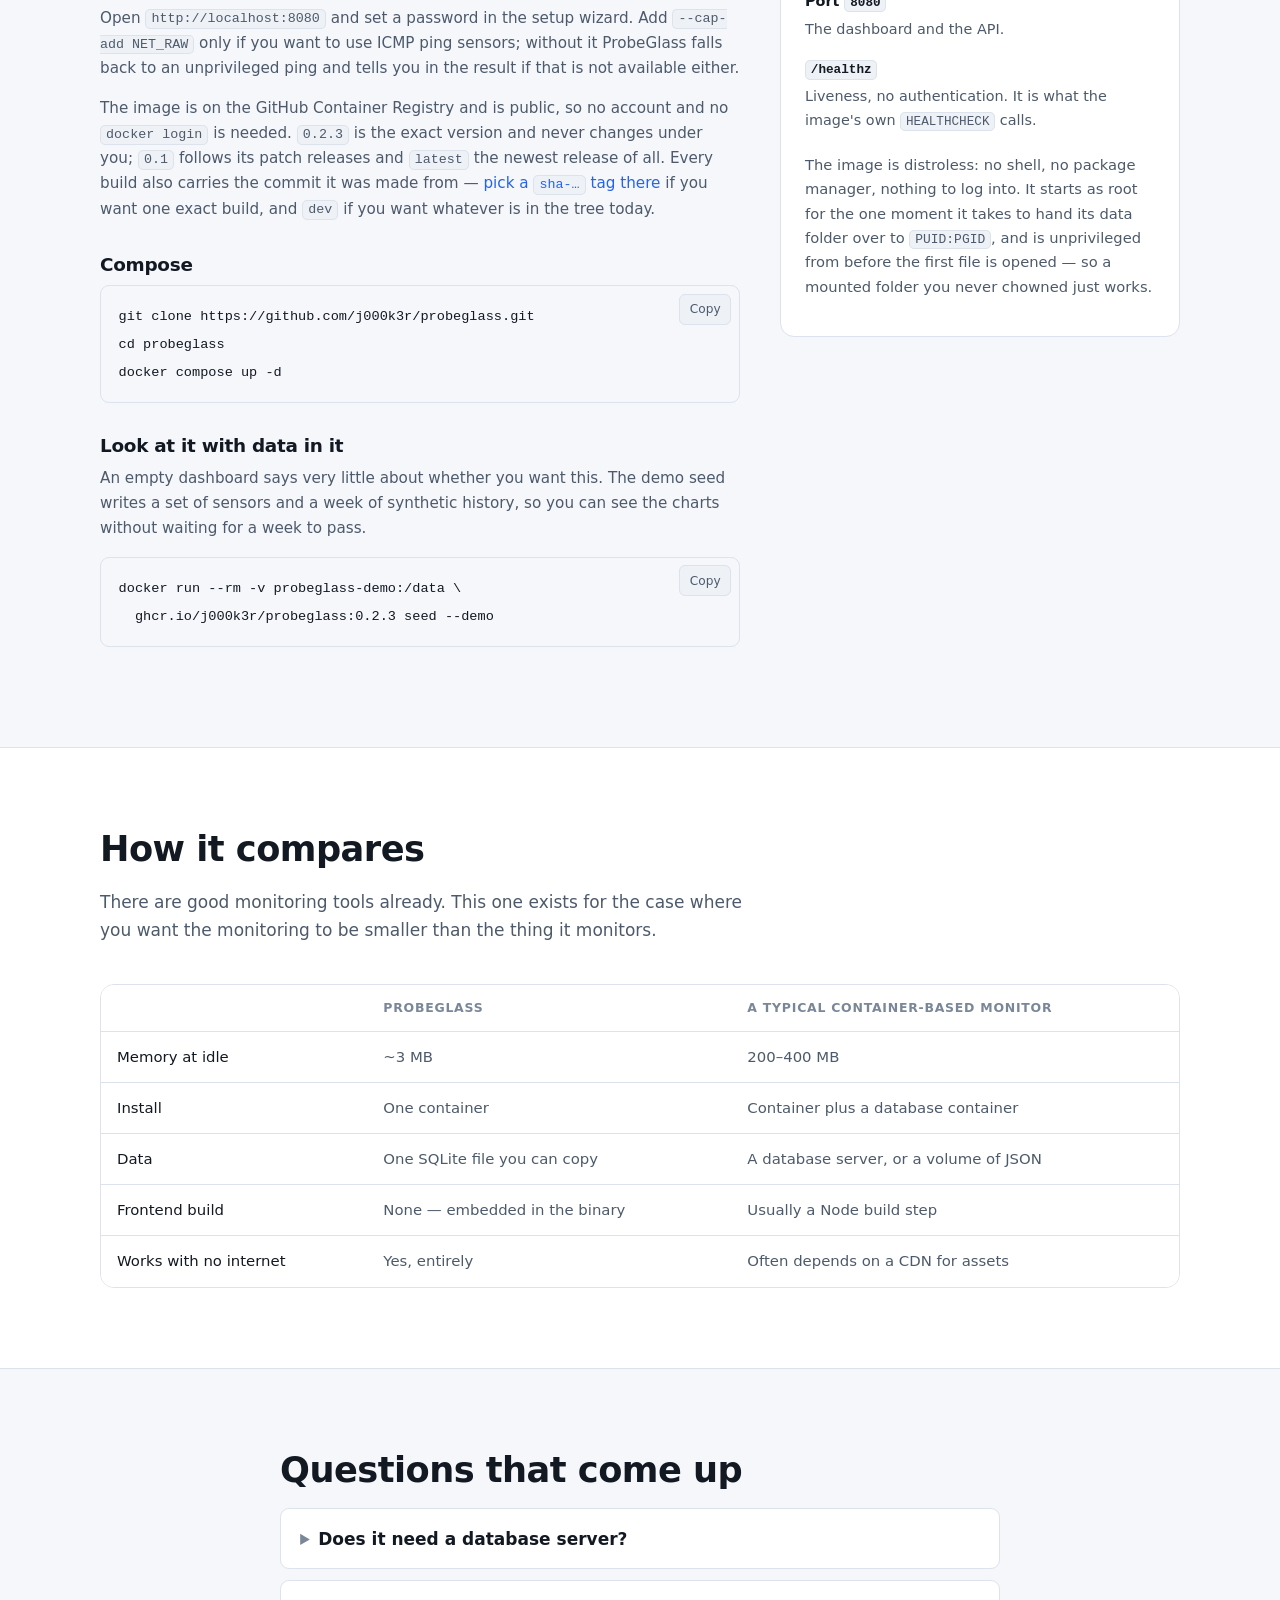
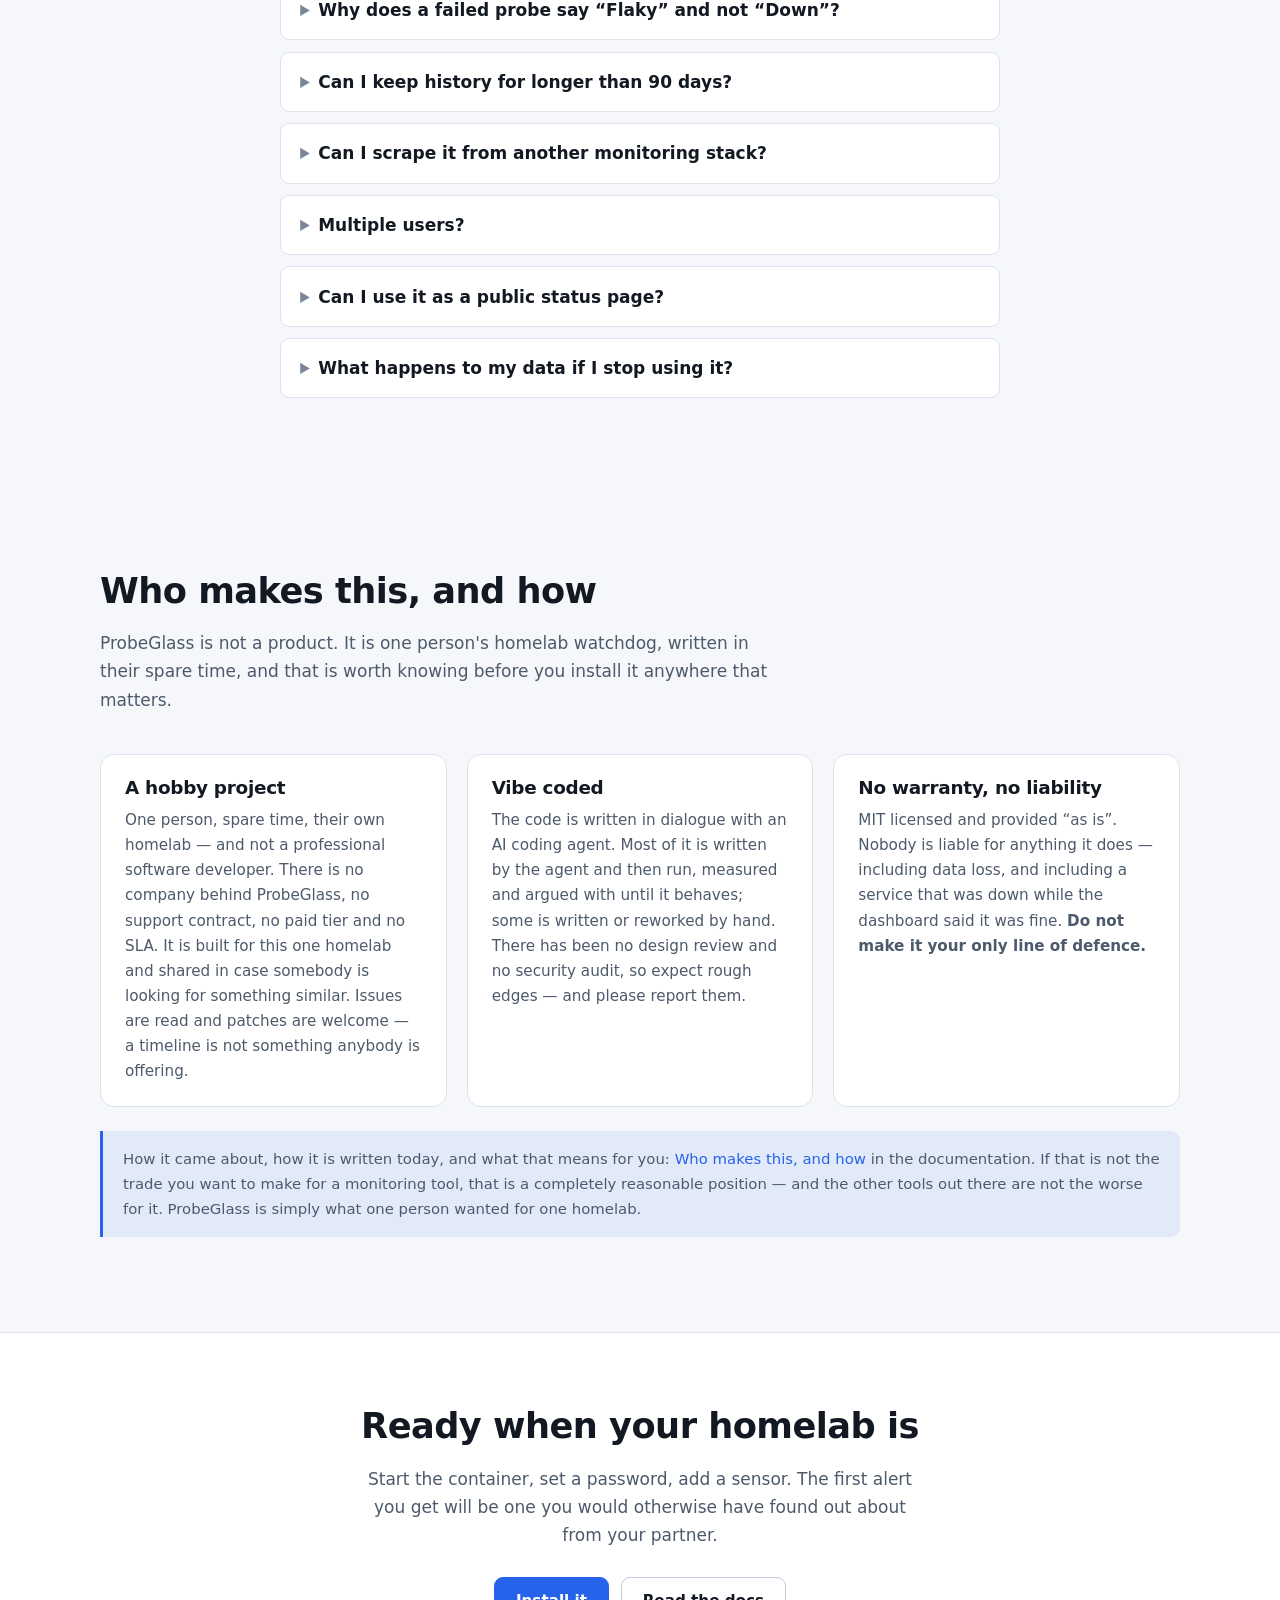
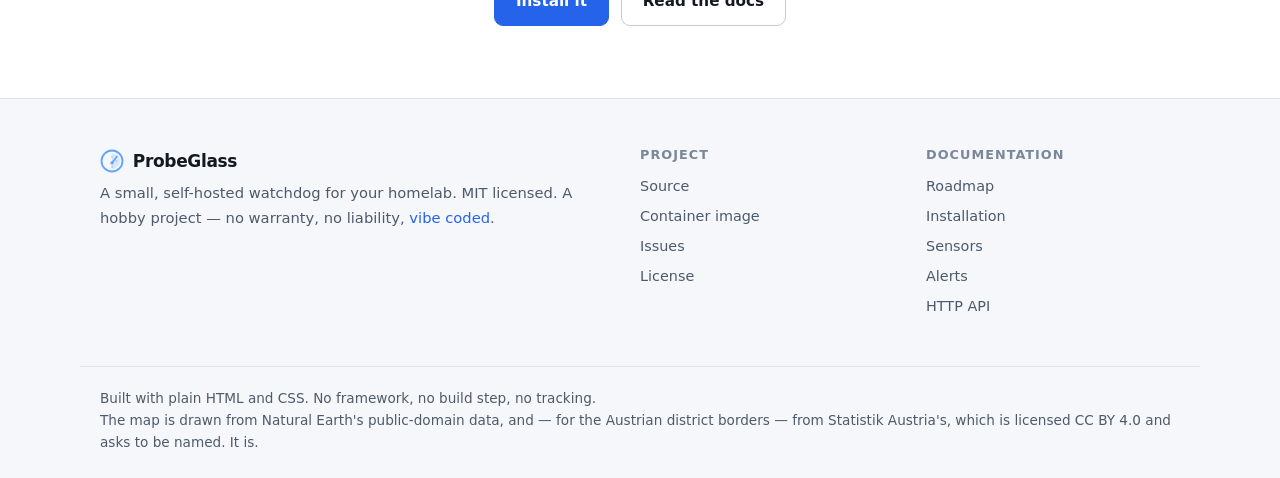
==== commit cf9fbca3: "Describe status page branding and refresh the demo Co-Authored-By: Claude Code <noreply@anthropic.co" ====
--- a/site/index.html
+++ b/site/index.html
@@ -159,10 +159,11 @@
         <h3>A page for everyone else</h3>
         <p>
           A read-only status page on its own link, for the people who use the
-          homelab rather than operate it. Give it a title, a theme, an accent and
-          one of three layouts; group the services into sections you name; choose
-          which uptime windows, logos, heartbeats and incidents each shows, and
-          write status messages with their own colour and symbol. It draws no
+          homelab rather than operate it. Give it a title, a logo, a background
+          image, a theme, an accent and one of three layouts; group the services
+          into sections you name — or turn your dashboard groups into sections in
+          one step; choose which uptime windows, logos, heartbeats and incidents
+          each shows, and write status messages with their own colour and symbol. It draws no
           address, no option and no credential, the link can be rotated or
           switched off in one click, and an incident's cause stays private unless
           you publish it.
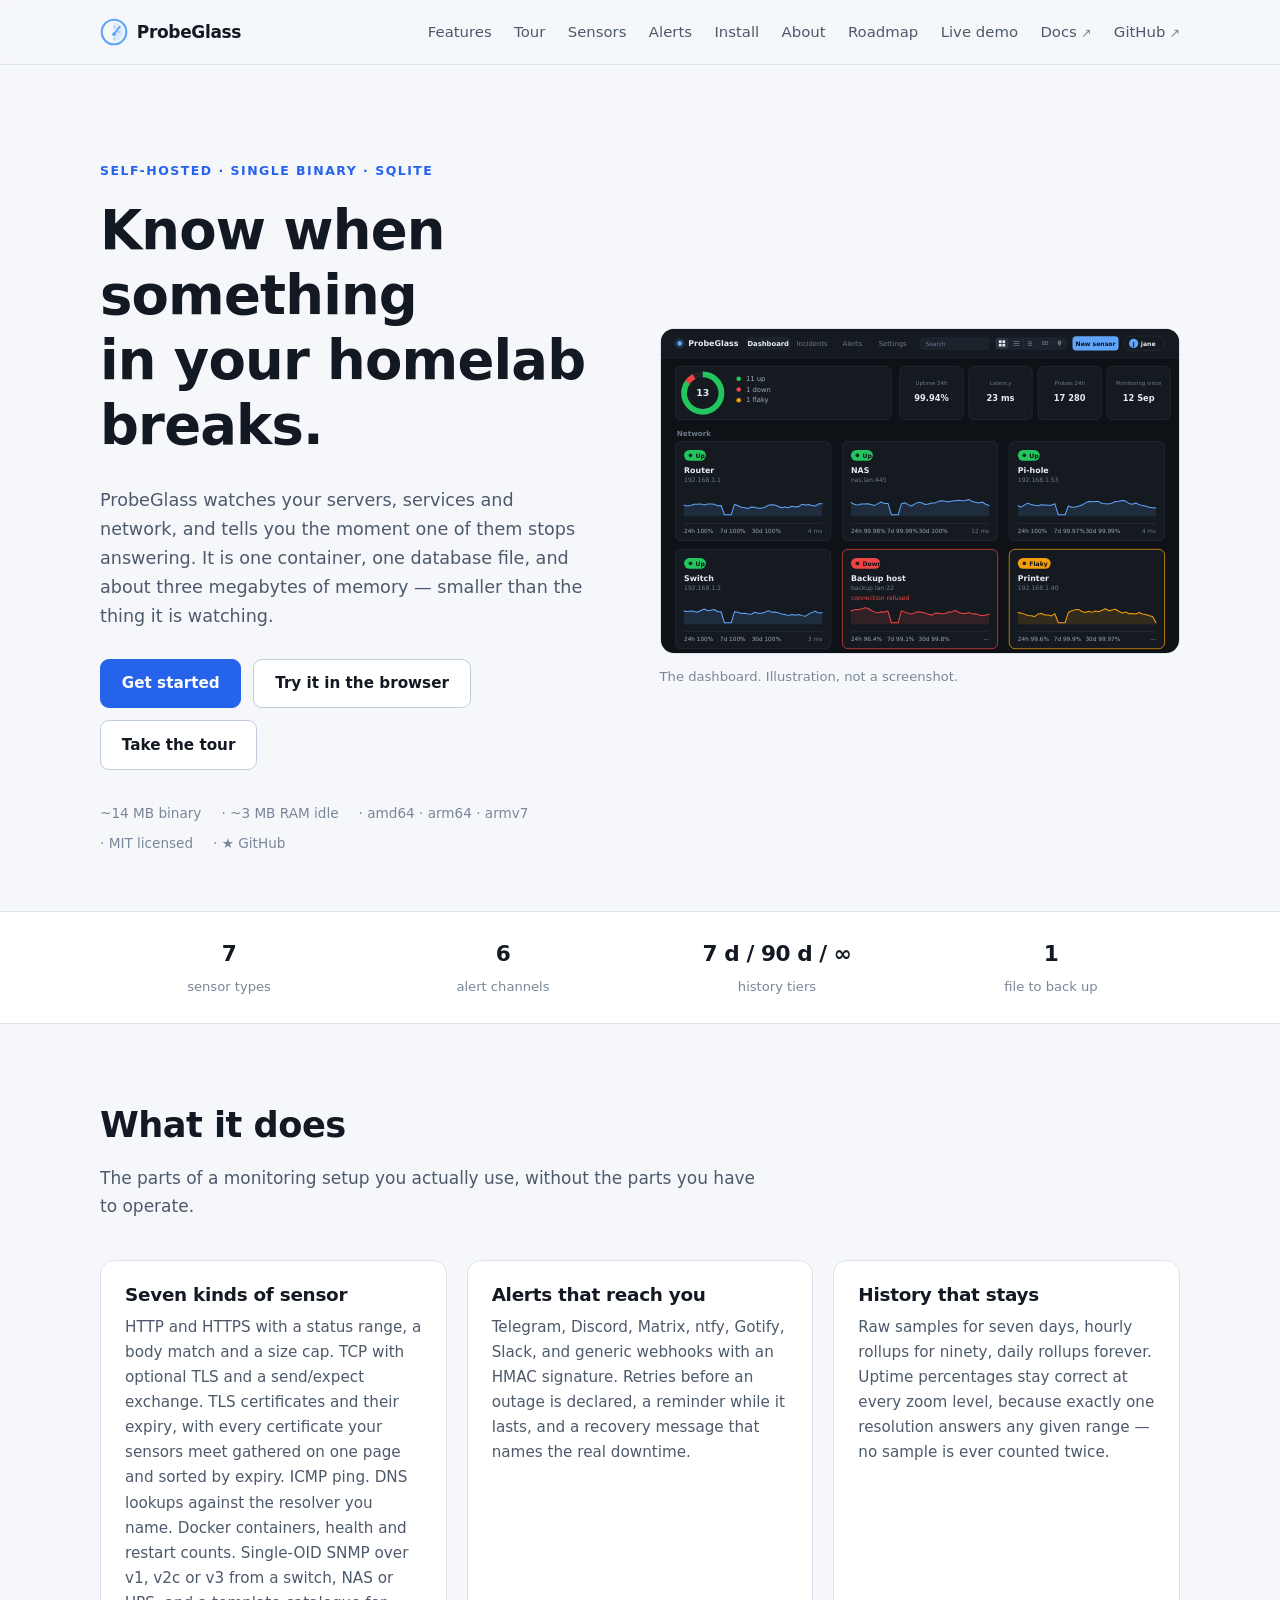
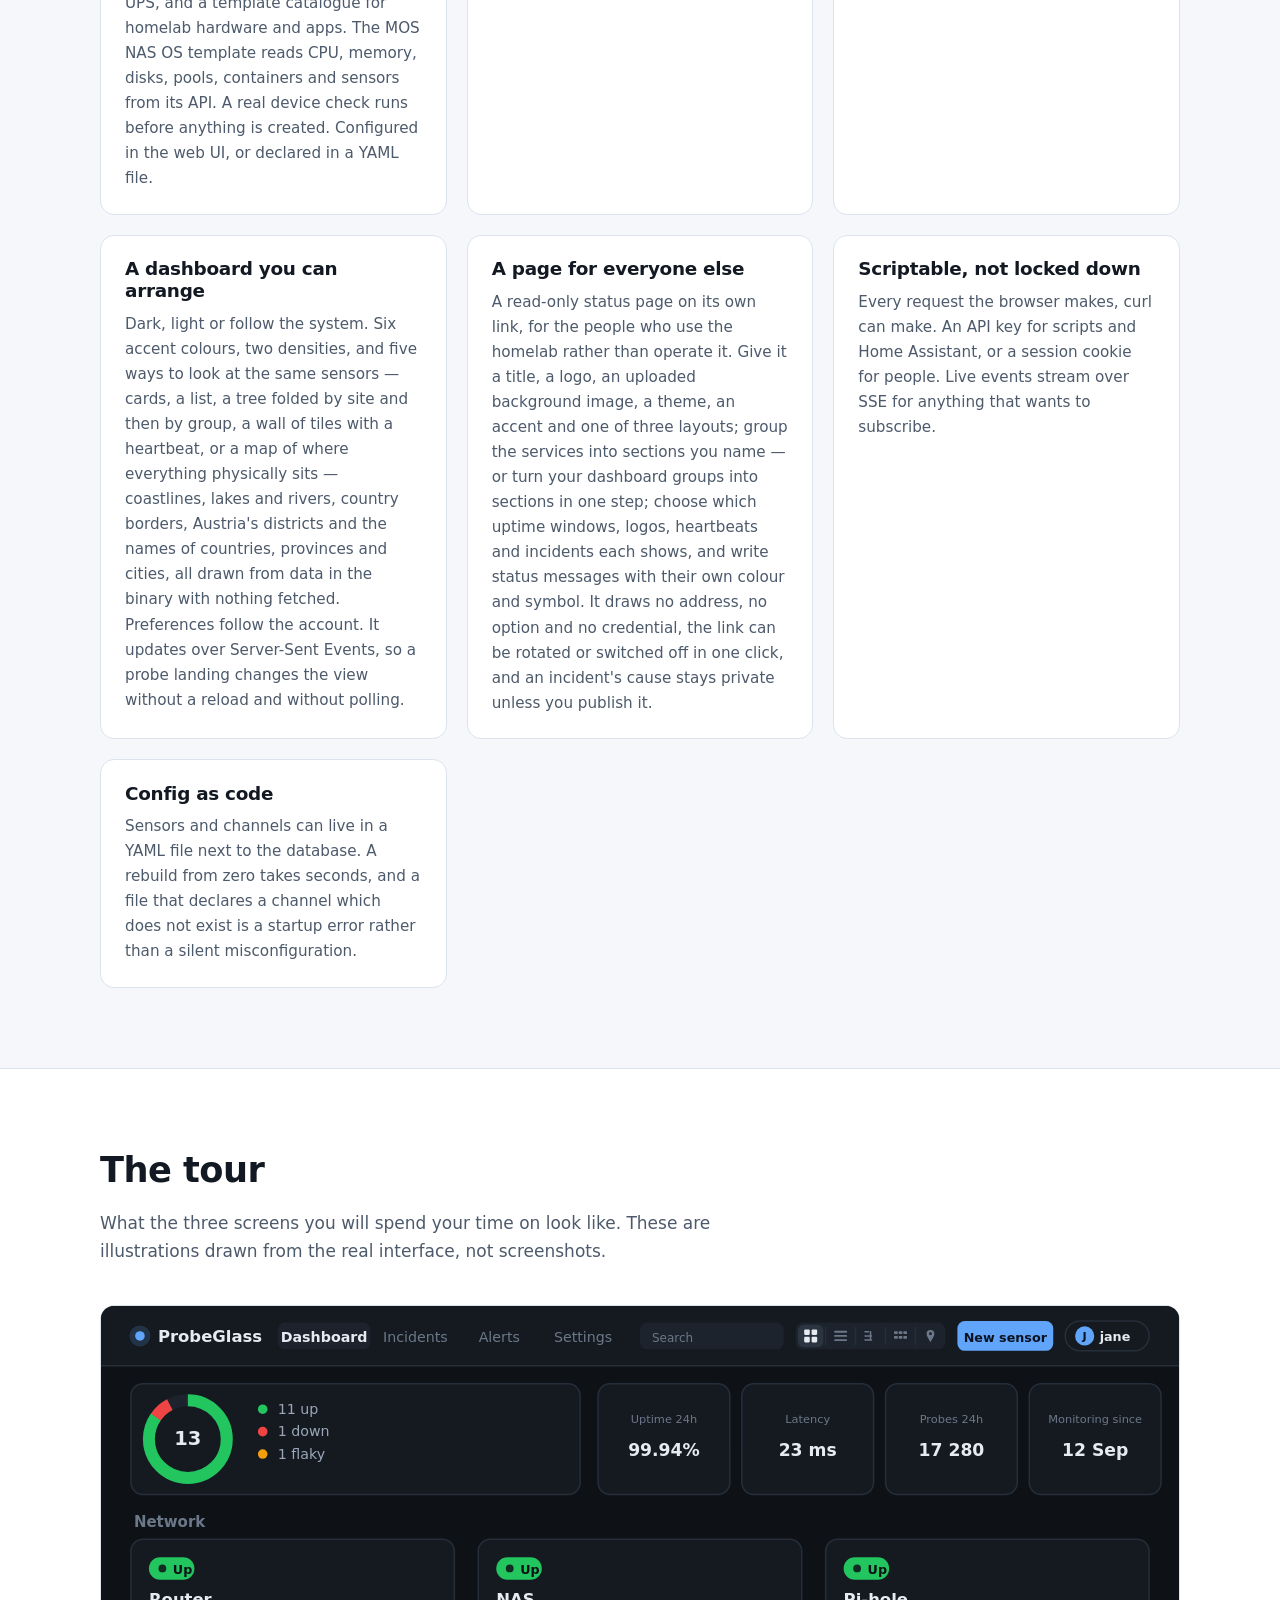
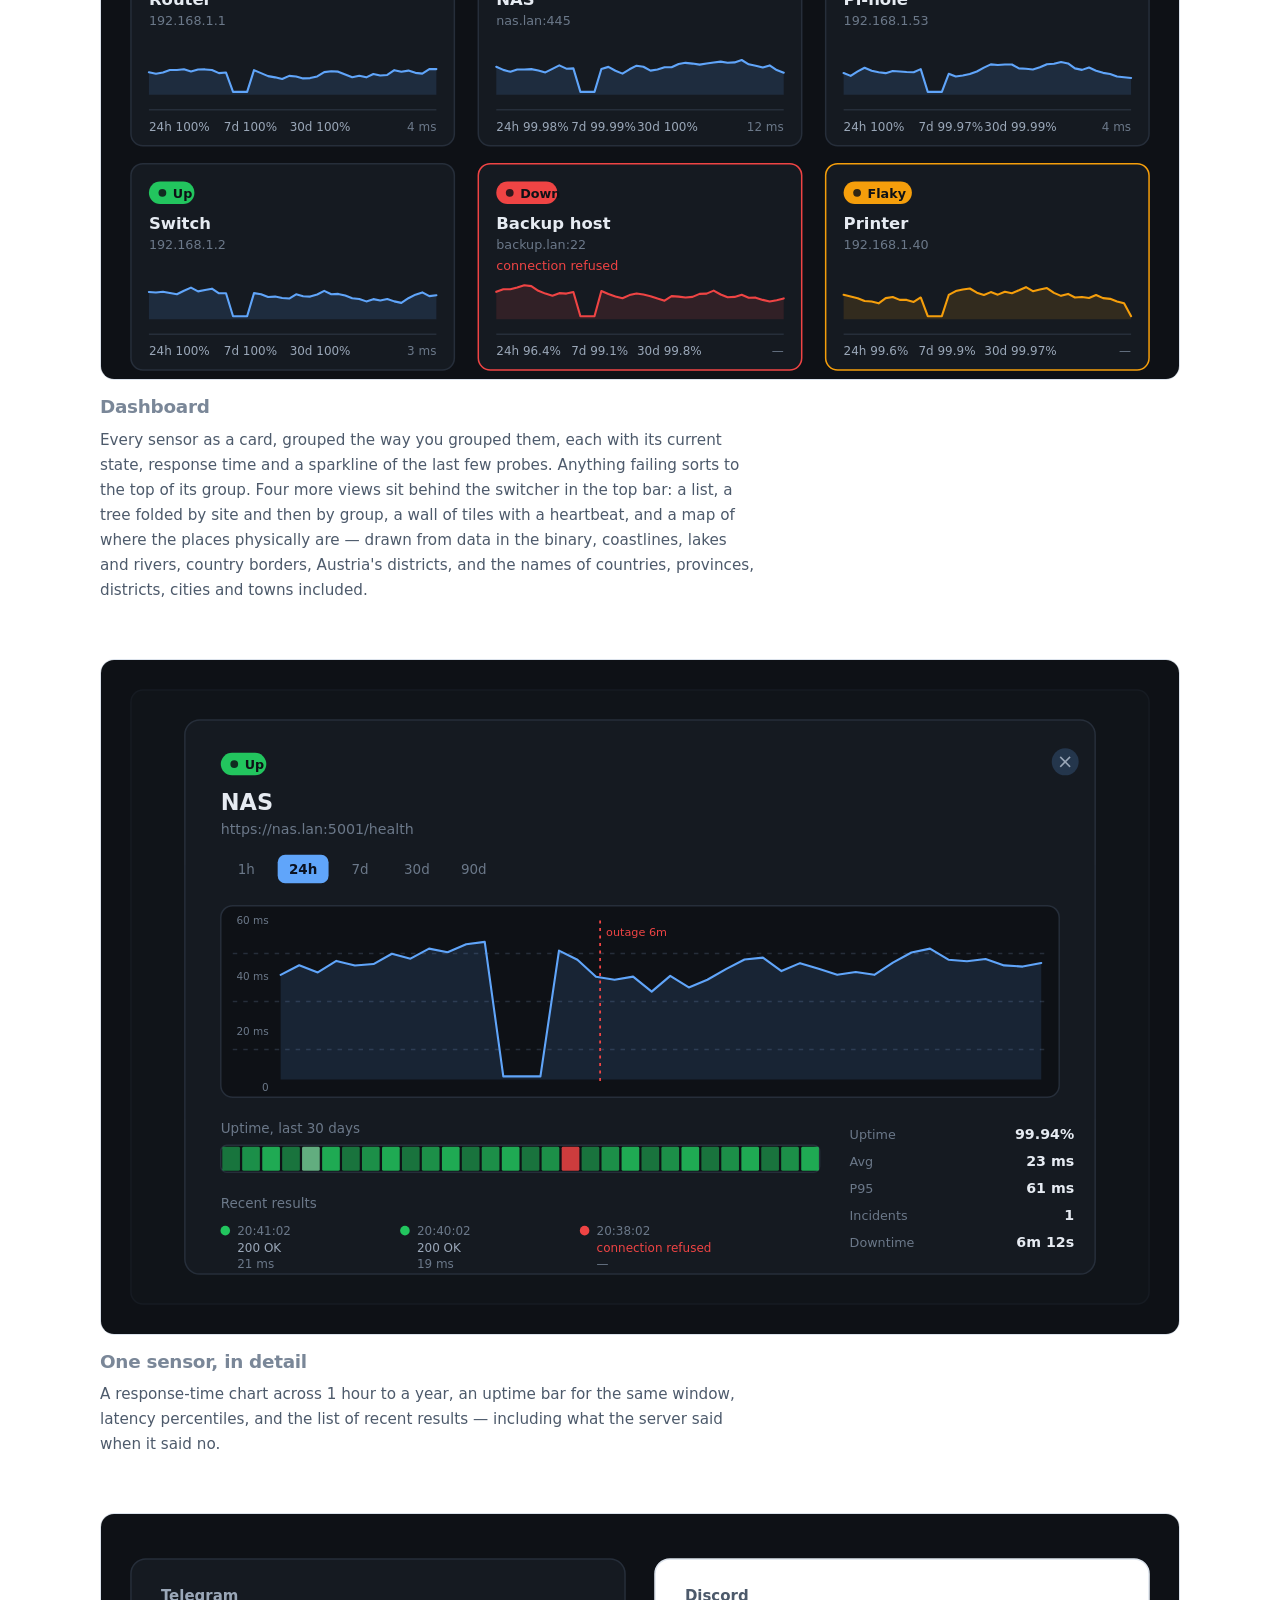
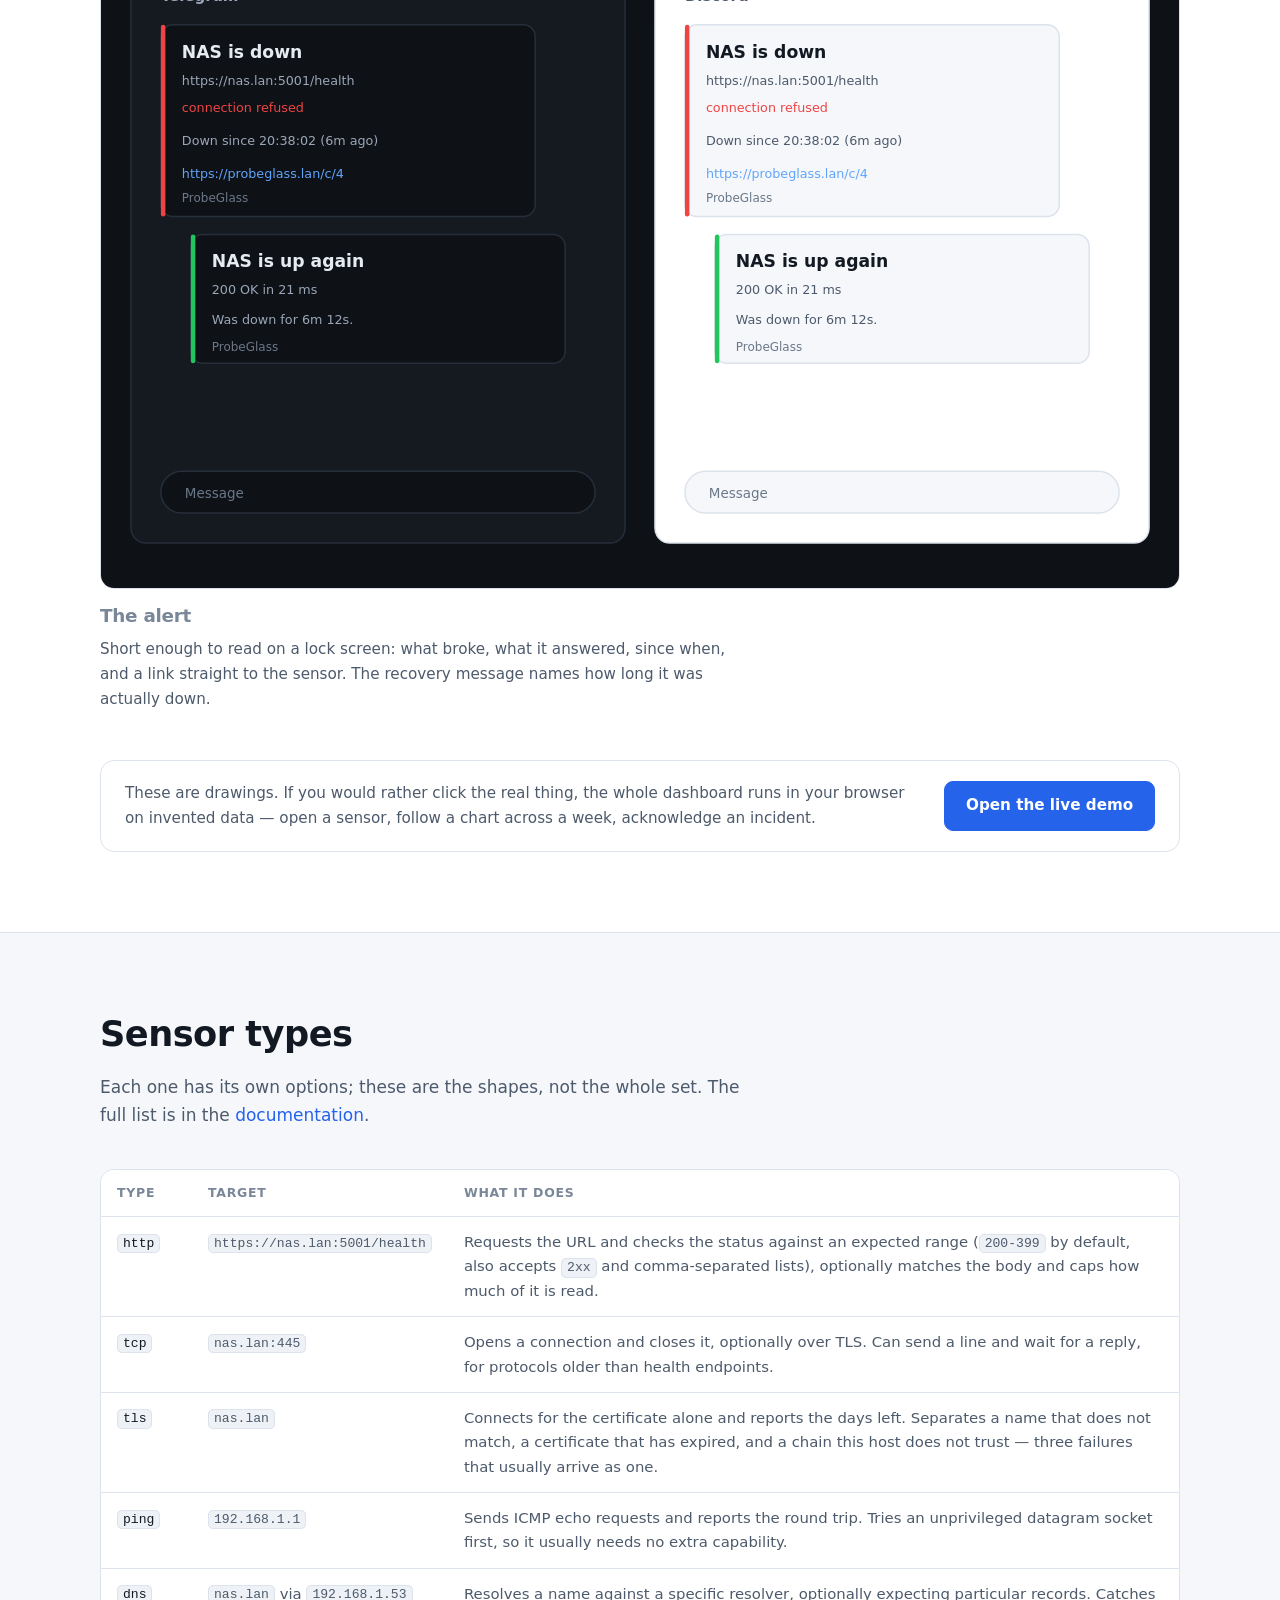
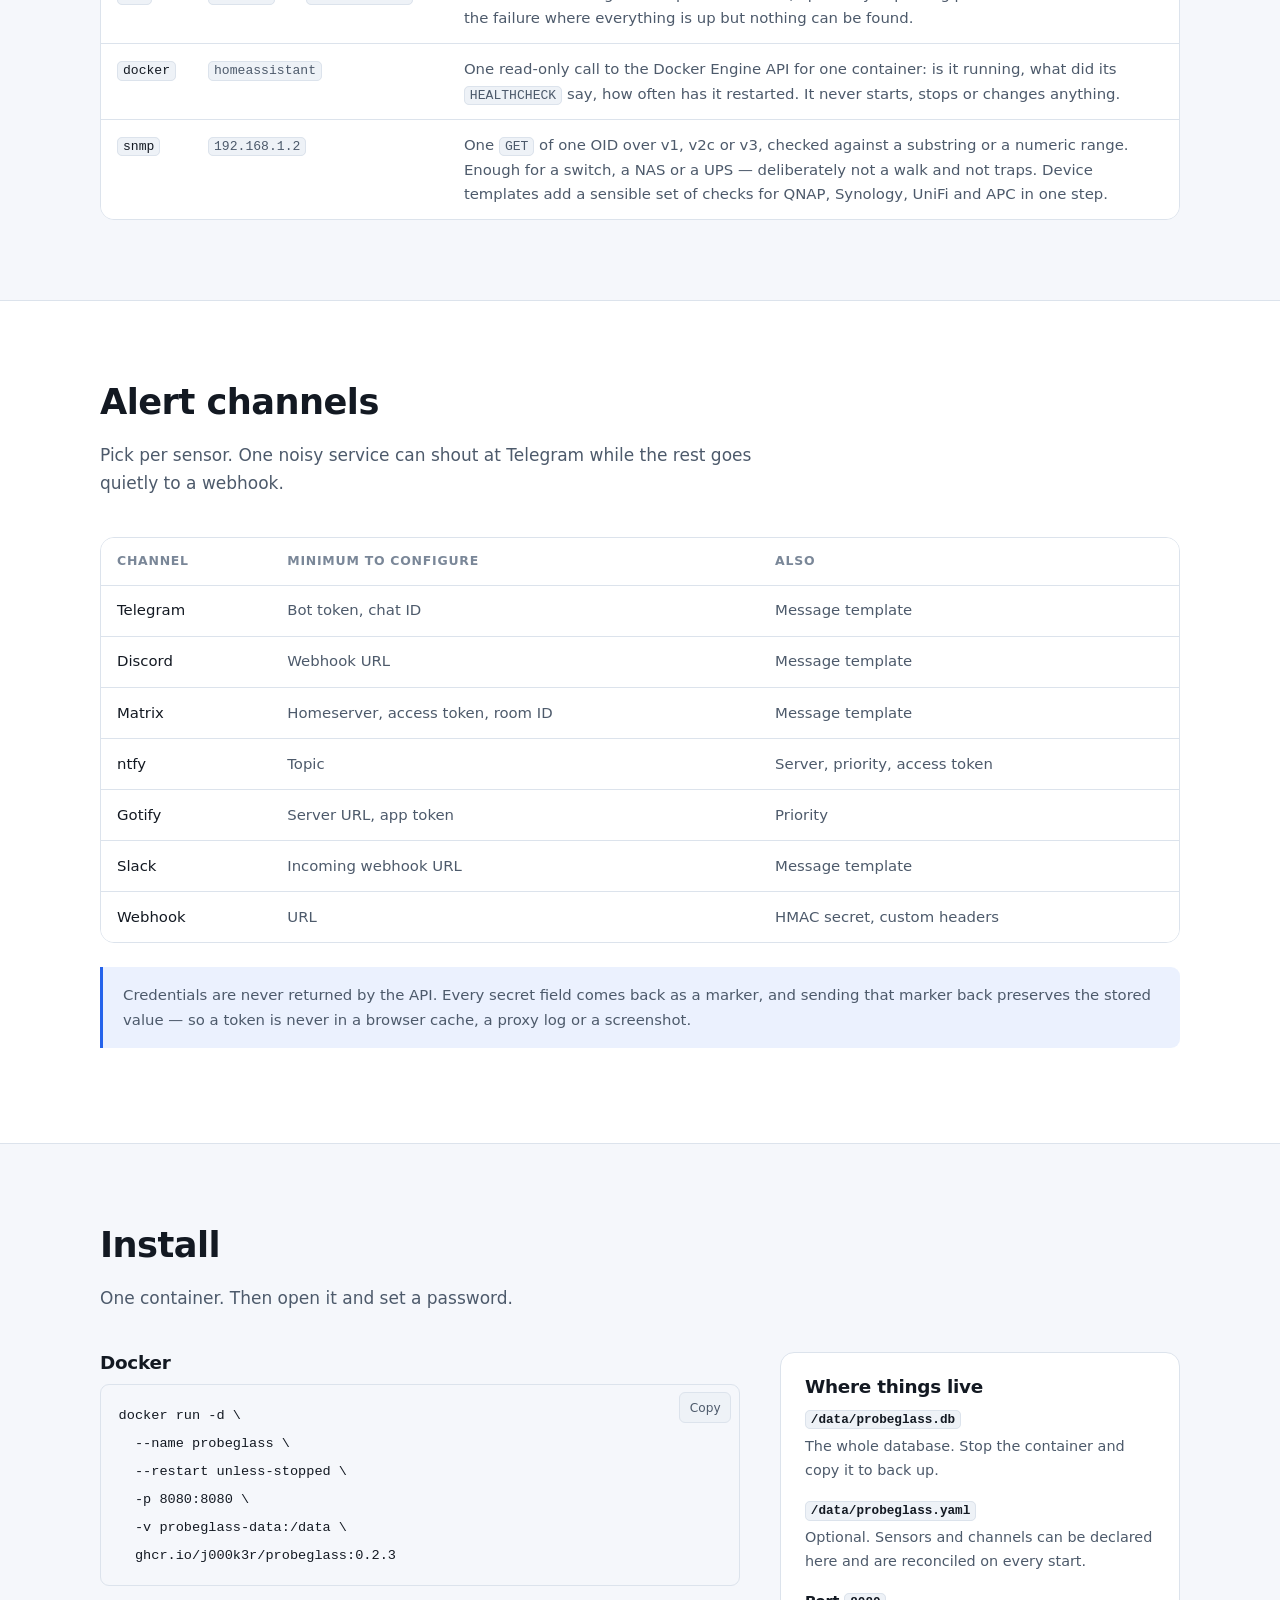
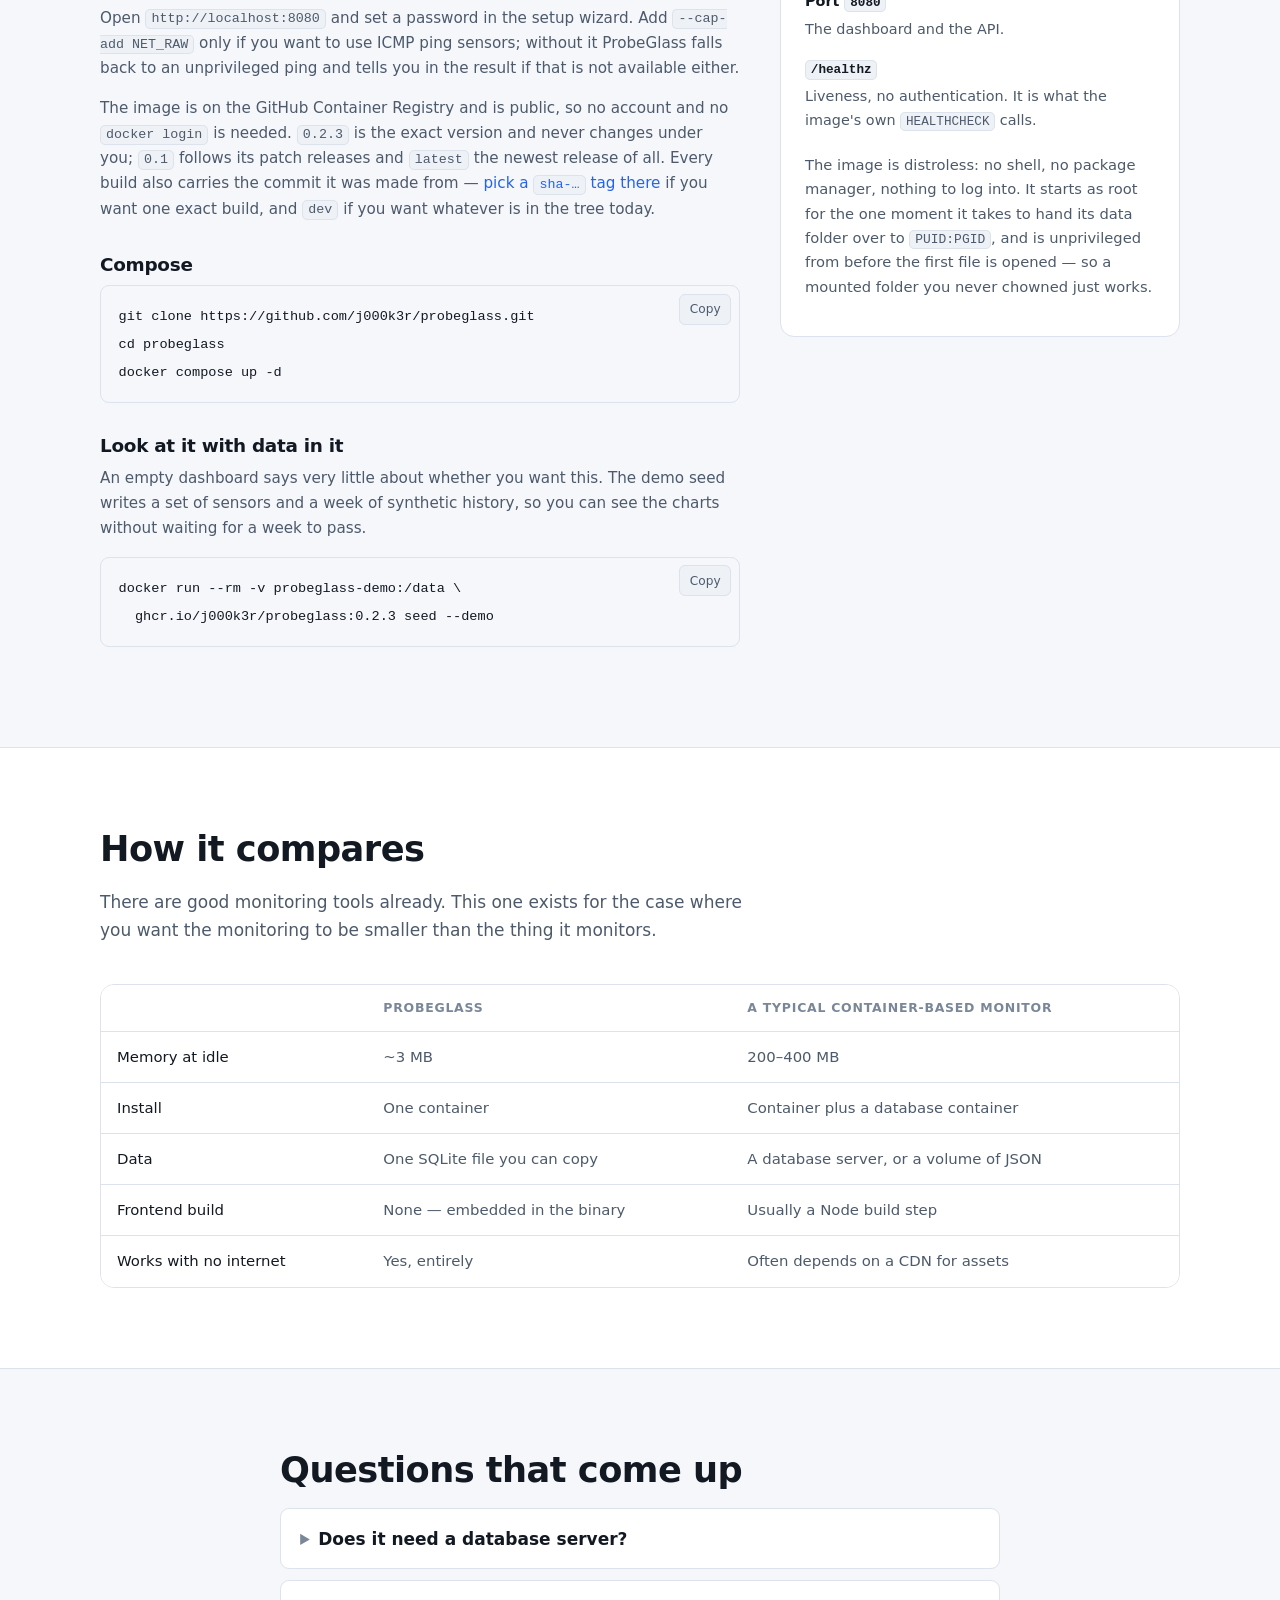
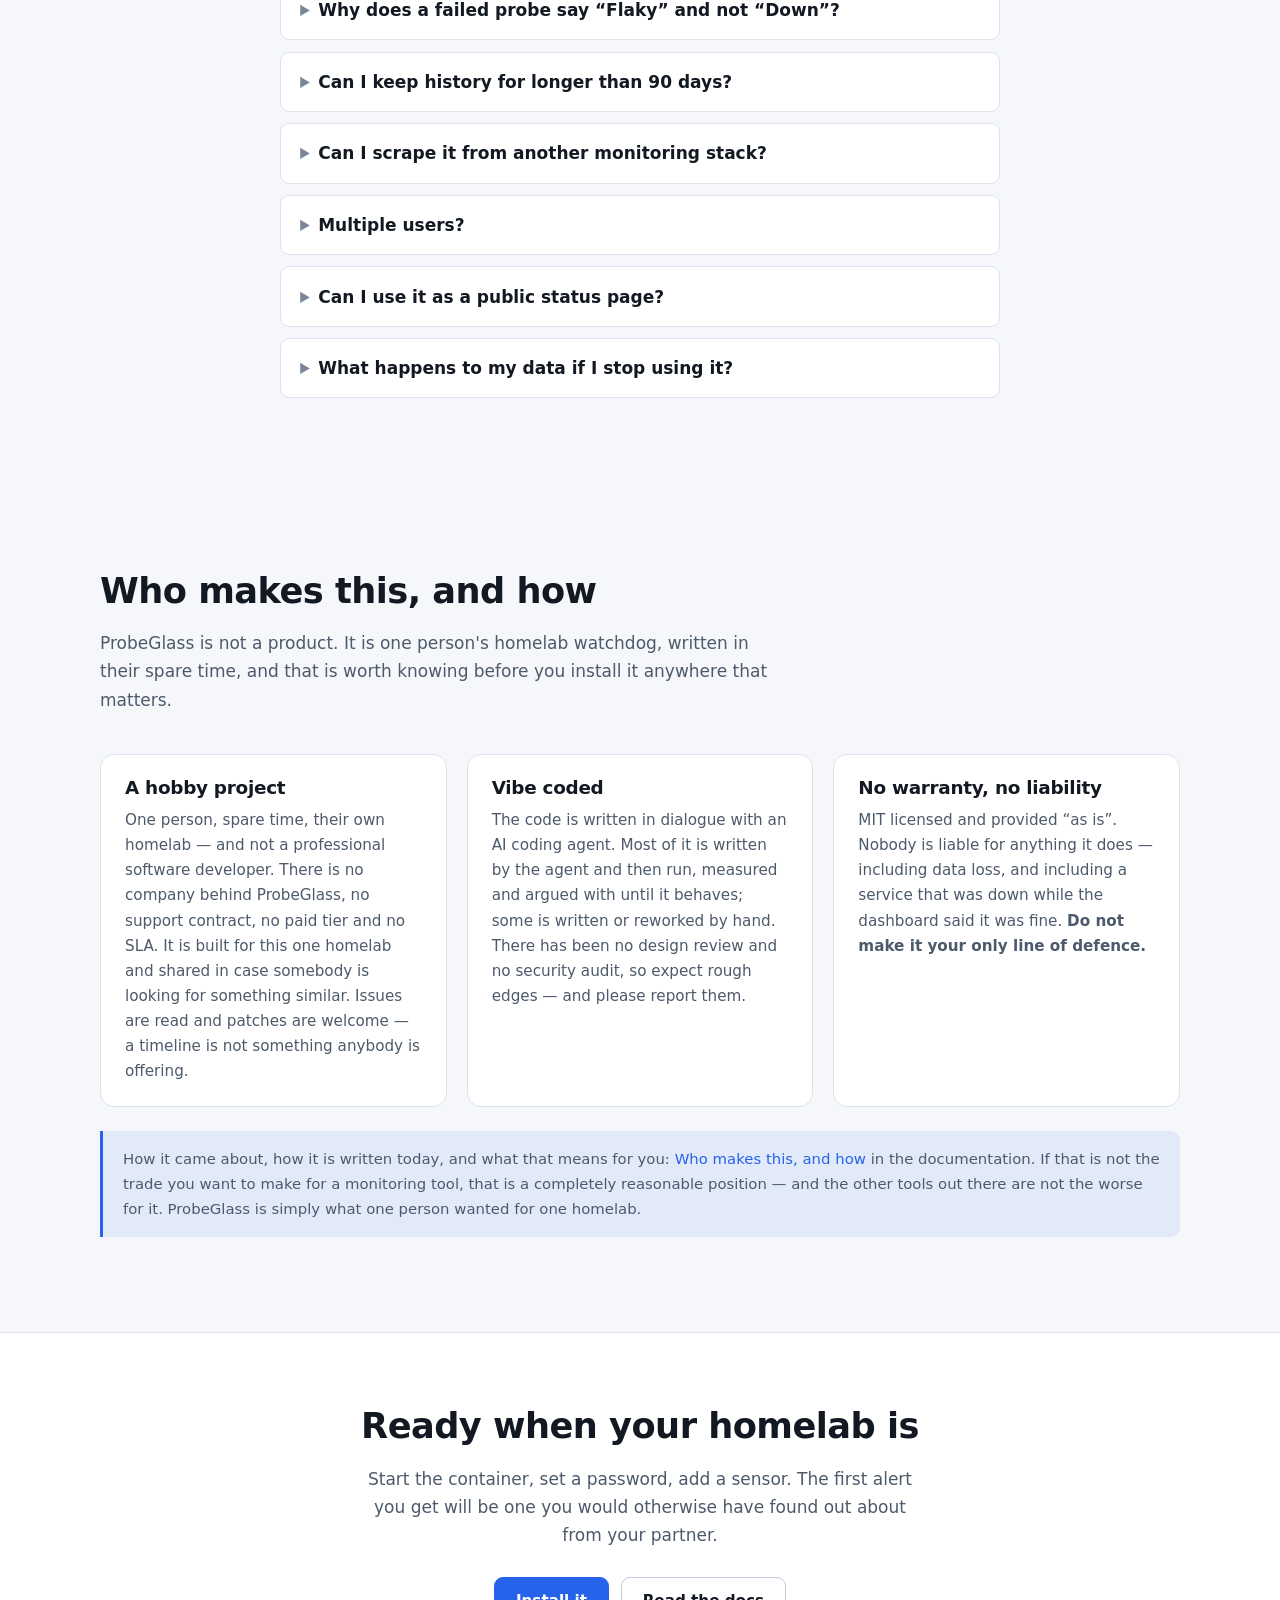
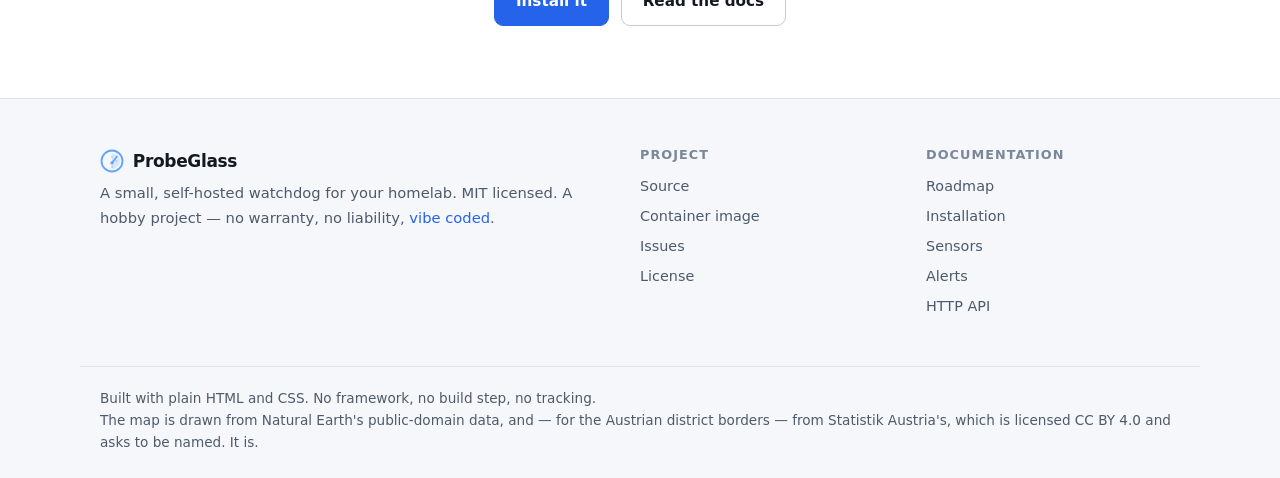
==== commit 15de94e5: "Mention the uploaded background and refresh the demo Co-Authored-By: Claude Code <noreply@anthropic." ====
--- a/site/index.html
+++ b/site/index.html
@@ -159,9 +159,9 @@
         <h3>A page for everyone else</h3>
         <p>
           A read-only status page on its own link, for the people who use the
-          homelab rather than operate it. Give it a title, a logo, a background
-          image, a theme, an accent and one of three layouts; group the services
-          into sections you name — or turn your dashboard groups into sections in
+          homelab rather than operate it. Give it a title, a logo, an uploaded
+          background image, a theme, an accent and one of three layouts; group
+          the services into sections you name — or turn your dashboard groups into sections in
           one step; choose which uptime windows, logos, heartbeats and incidents
           each shows, and write status messages with their own colour and symbol. It draws no
           address, no option and no credential, the link can be rotated or
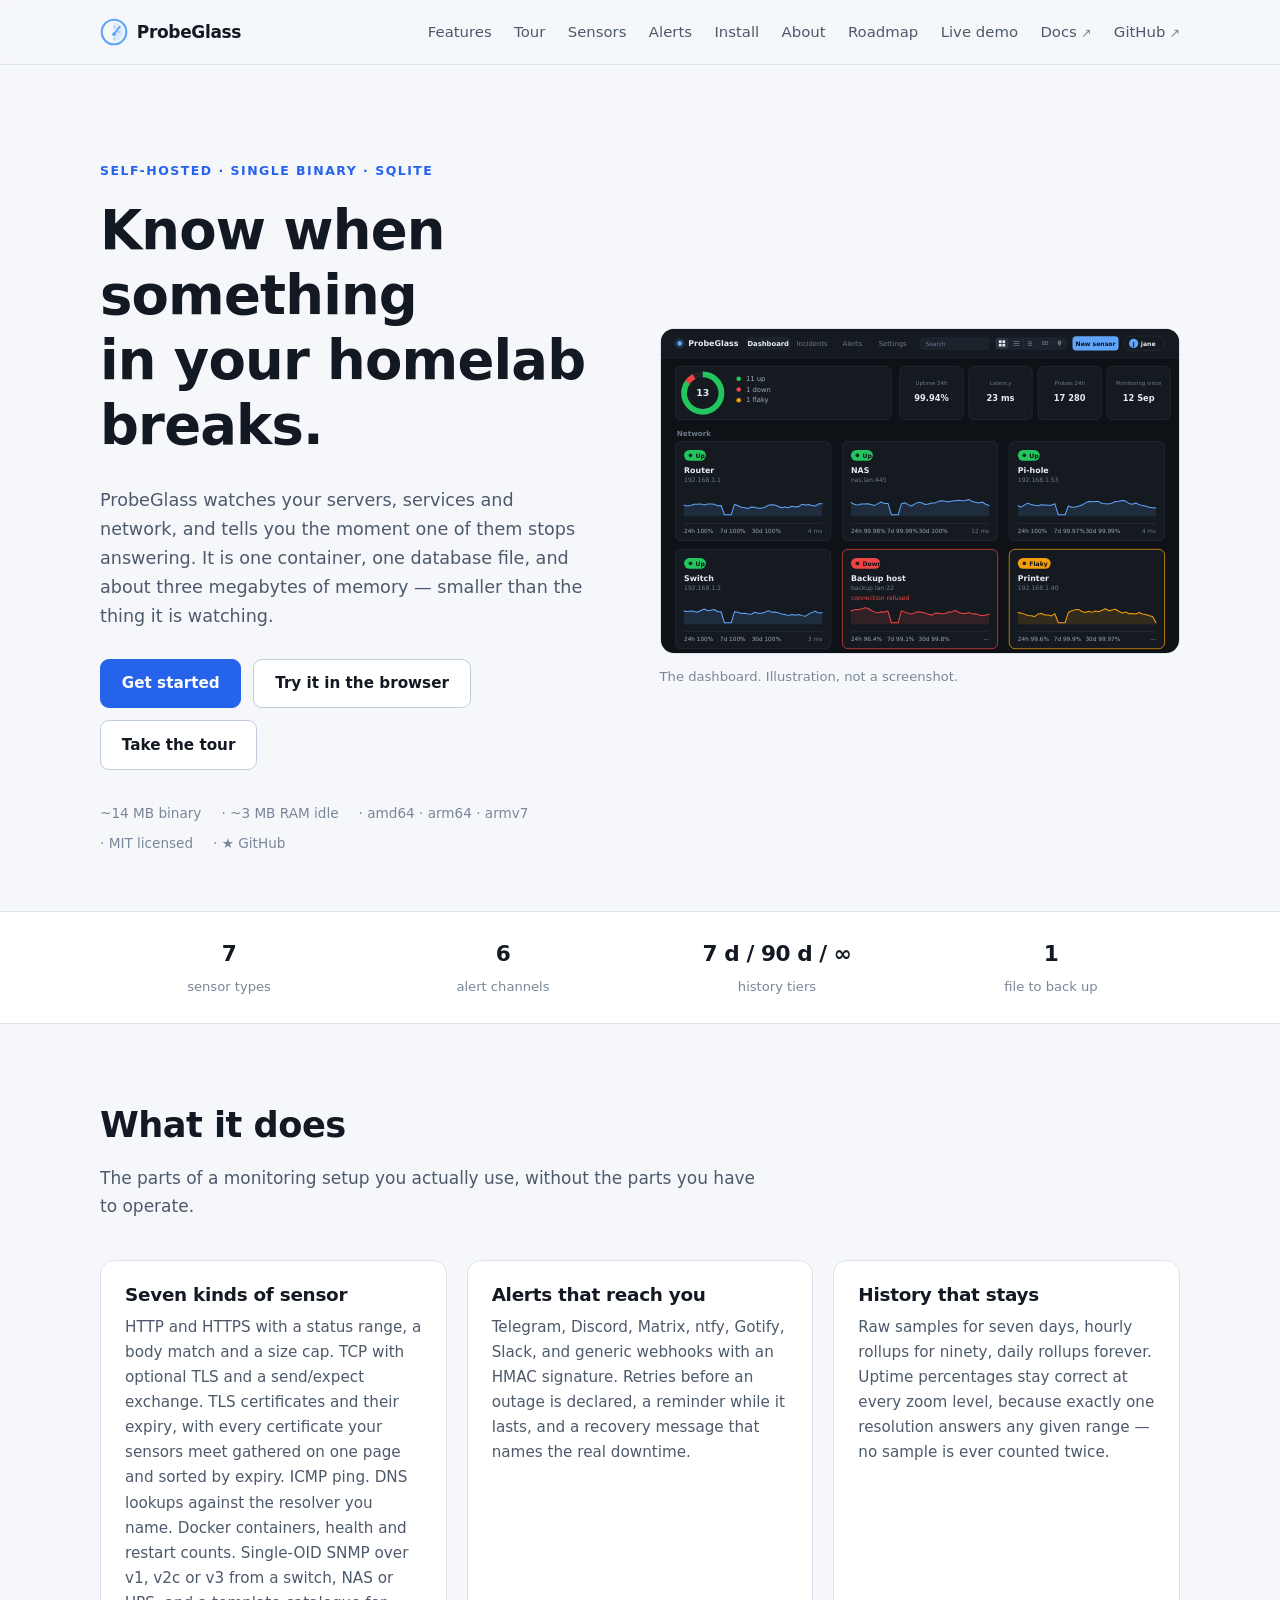
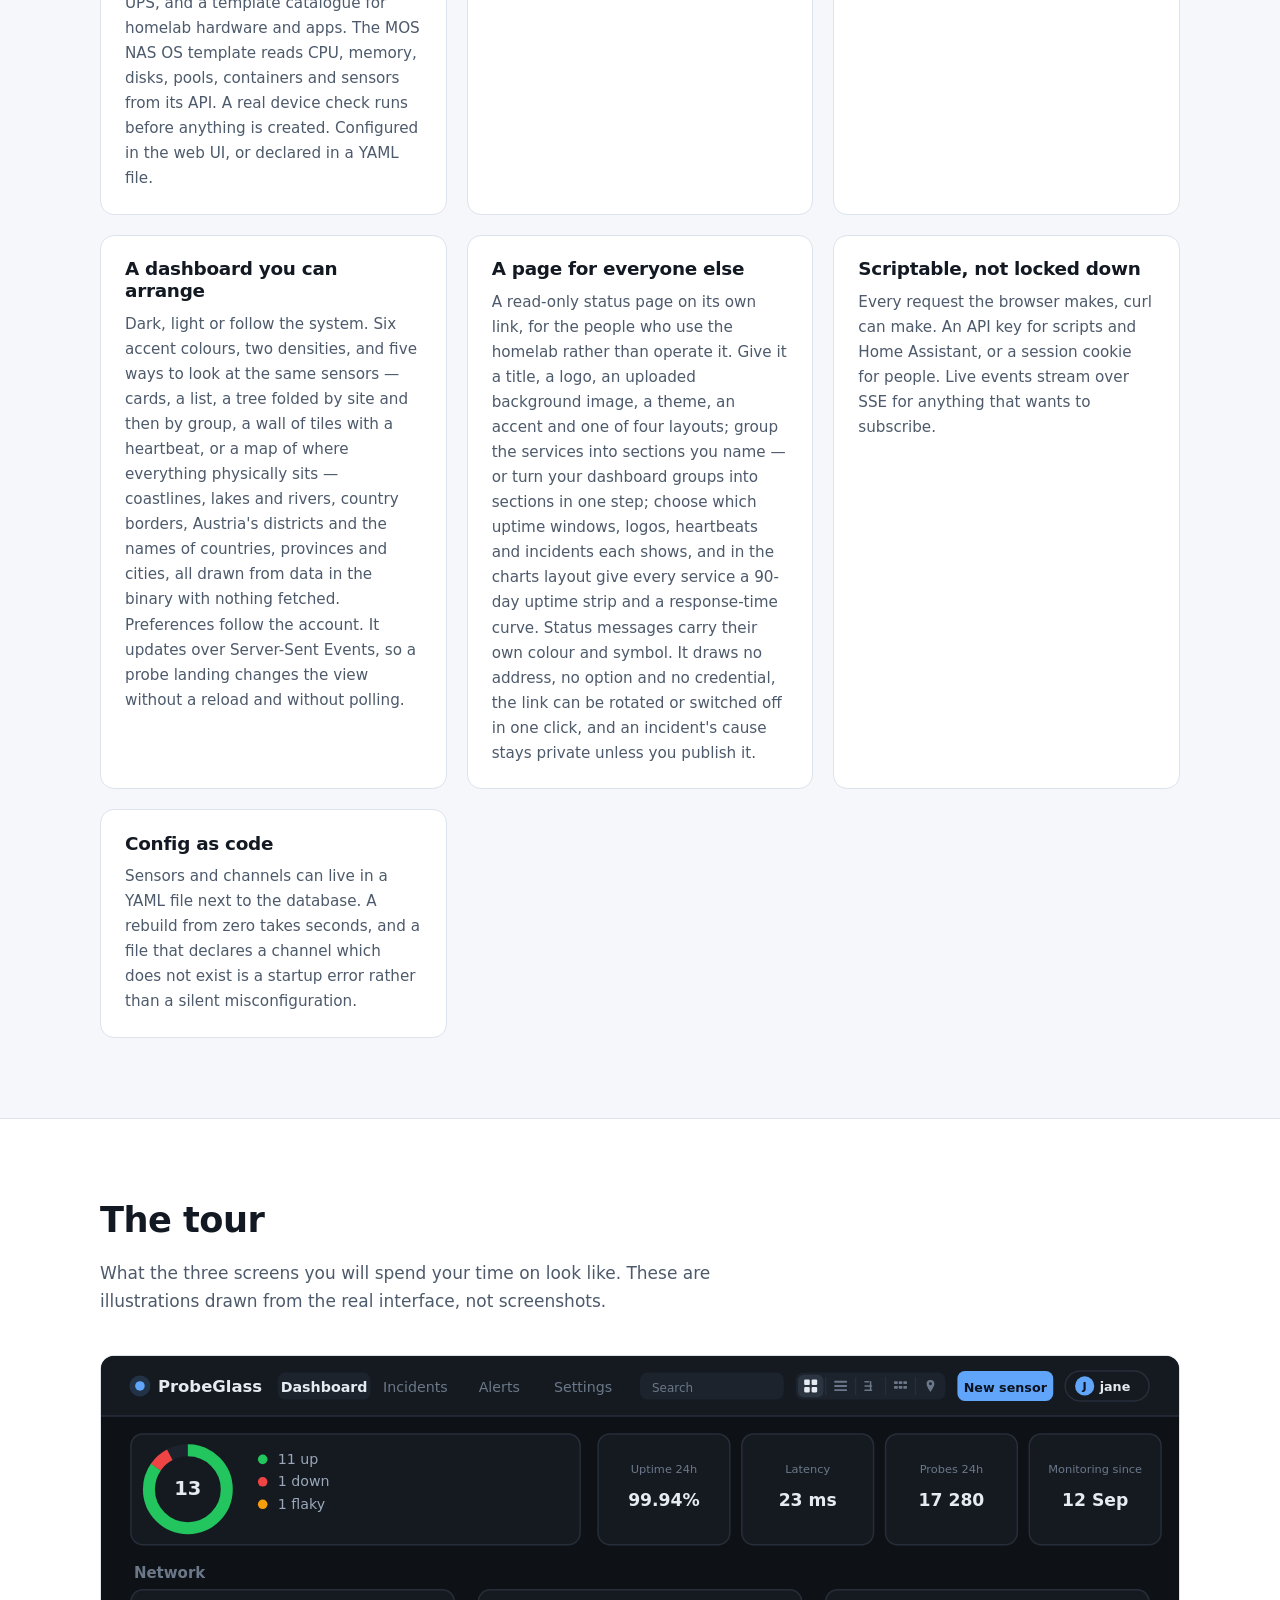
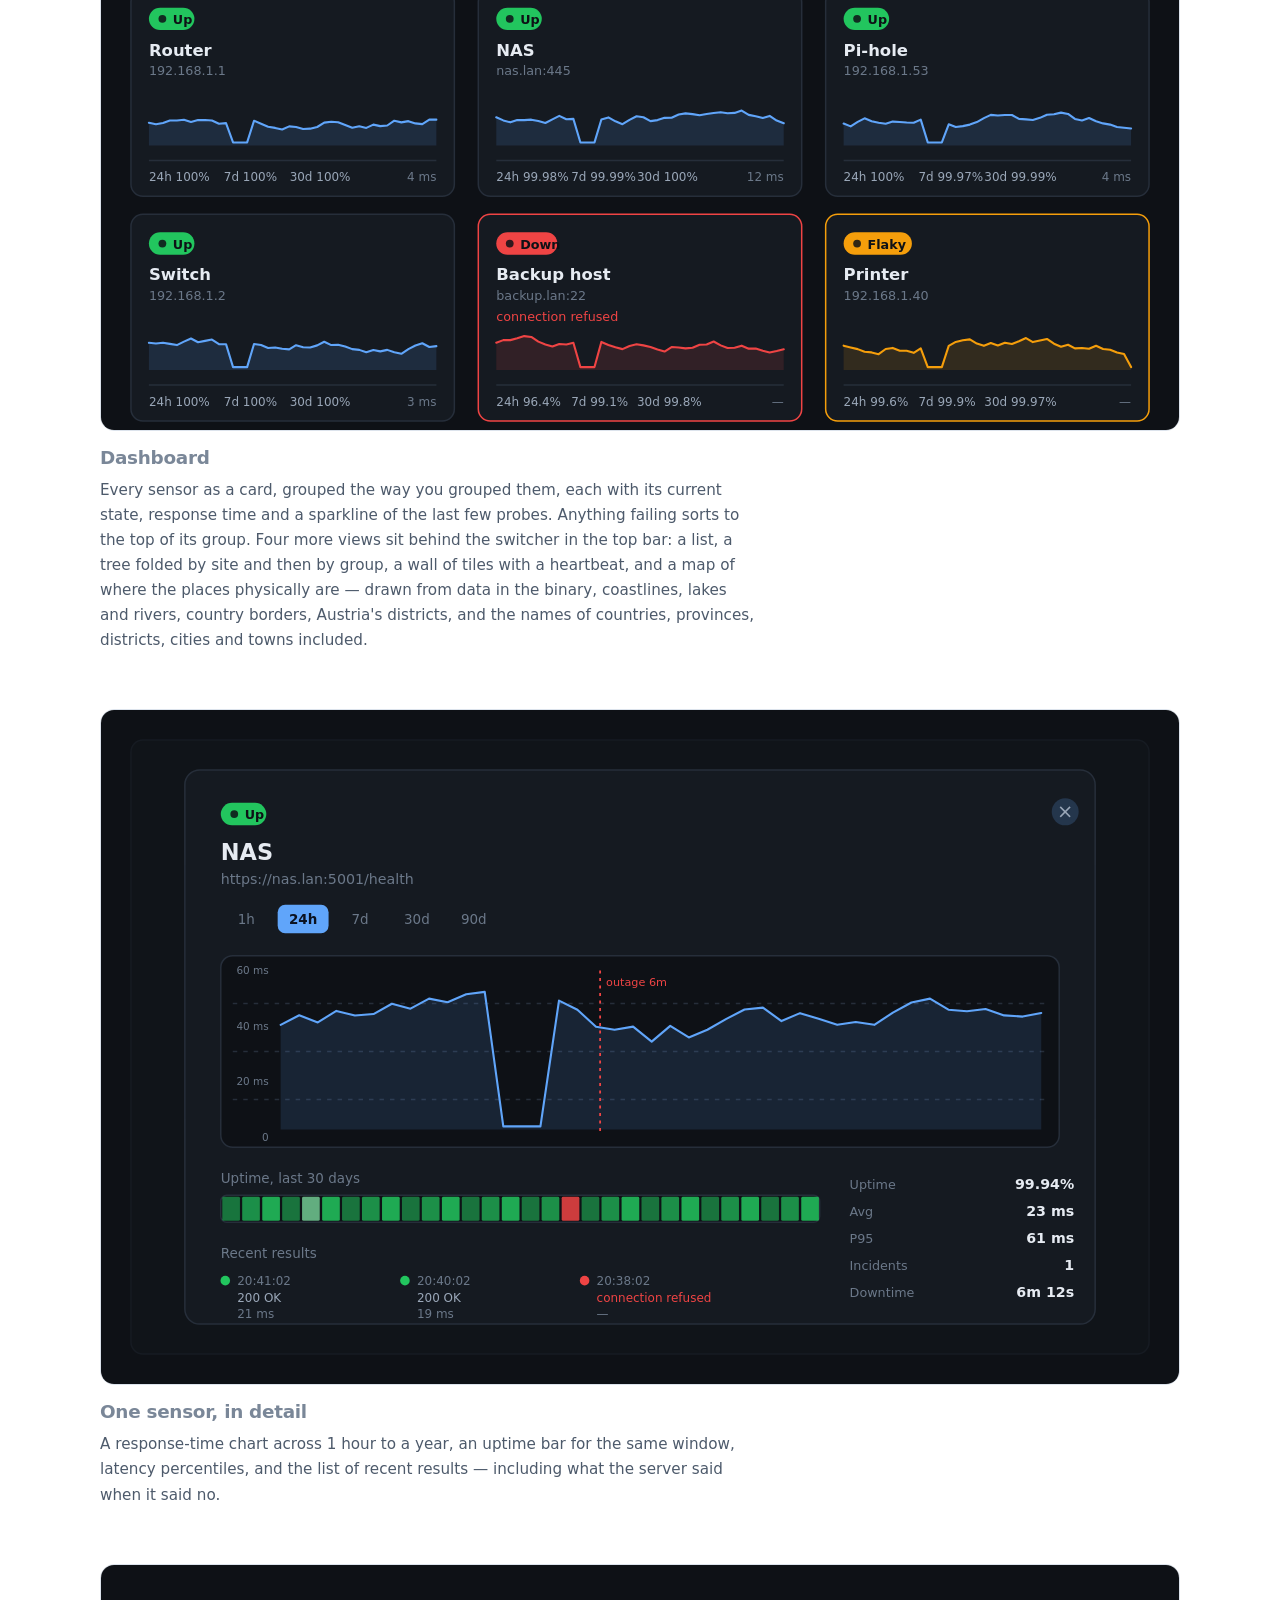
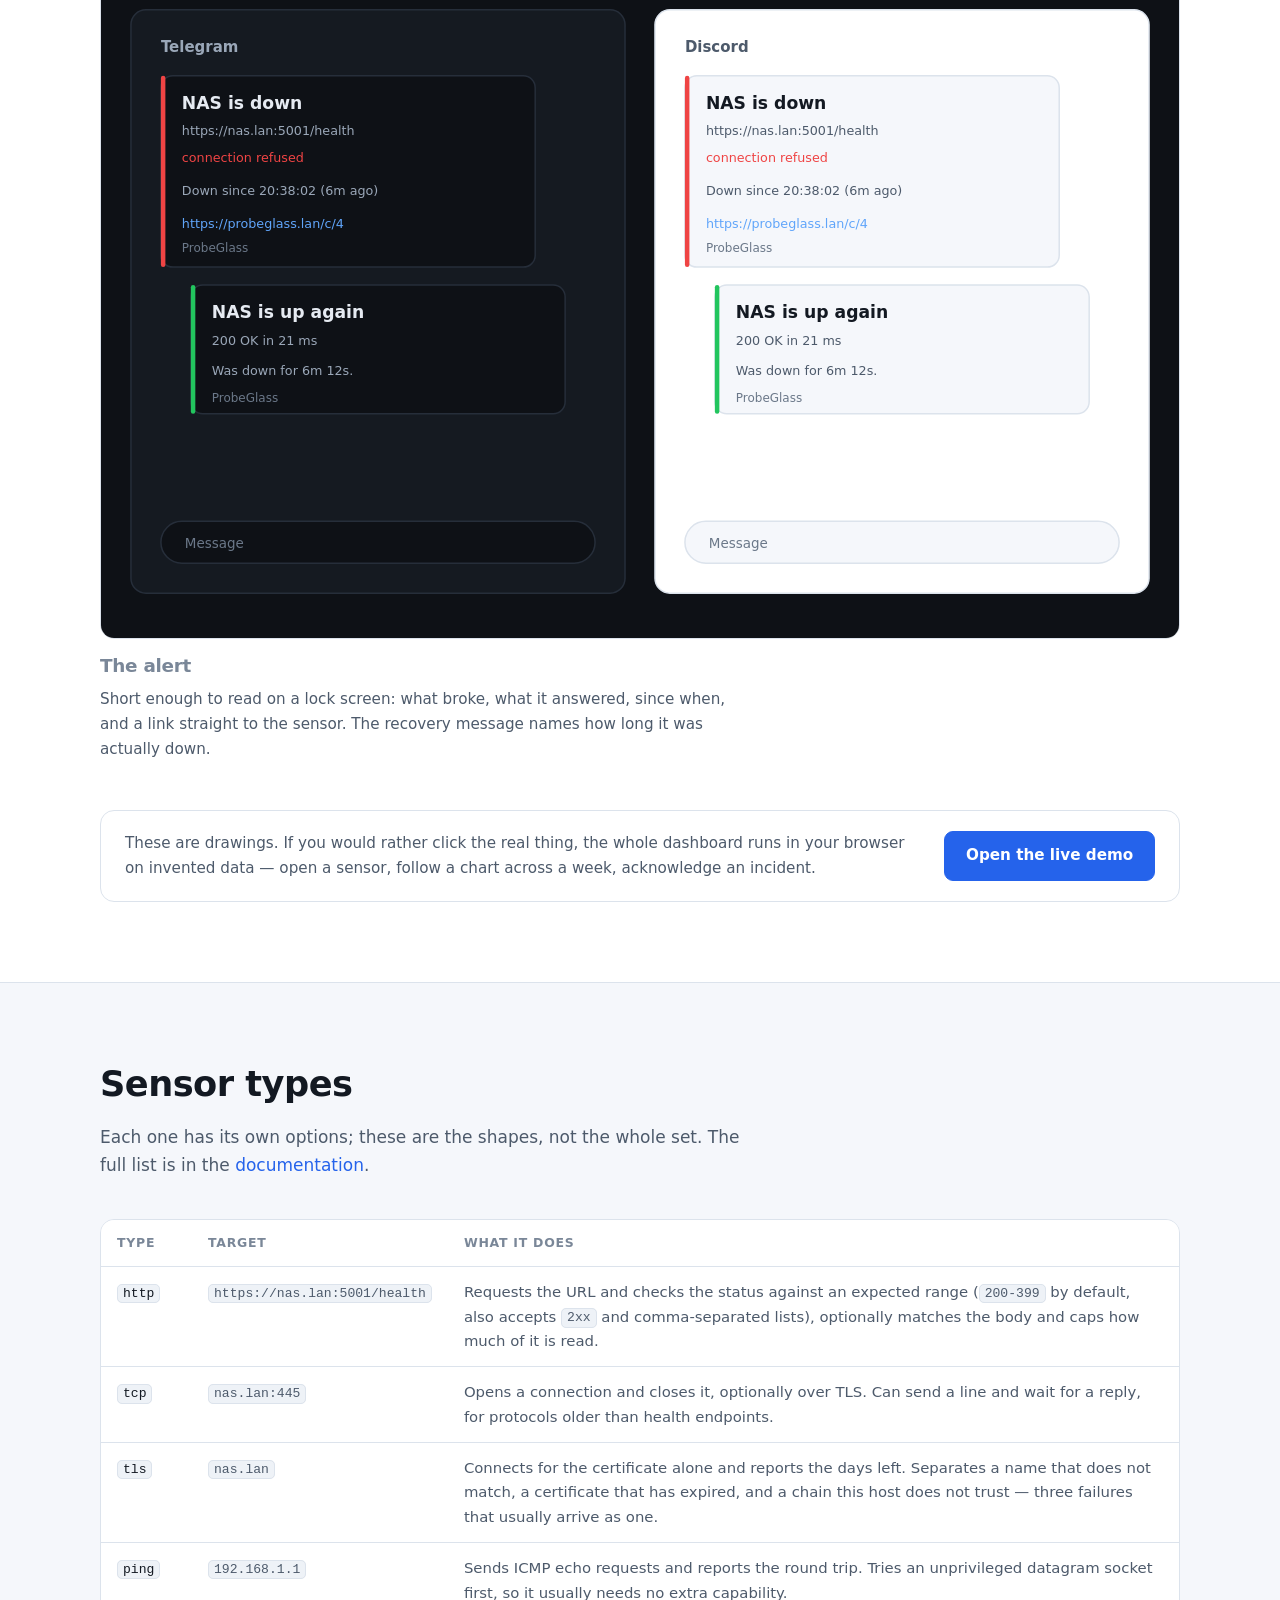
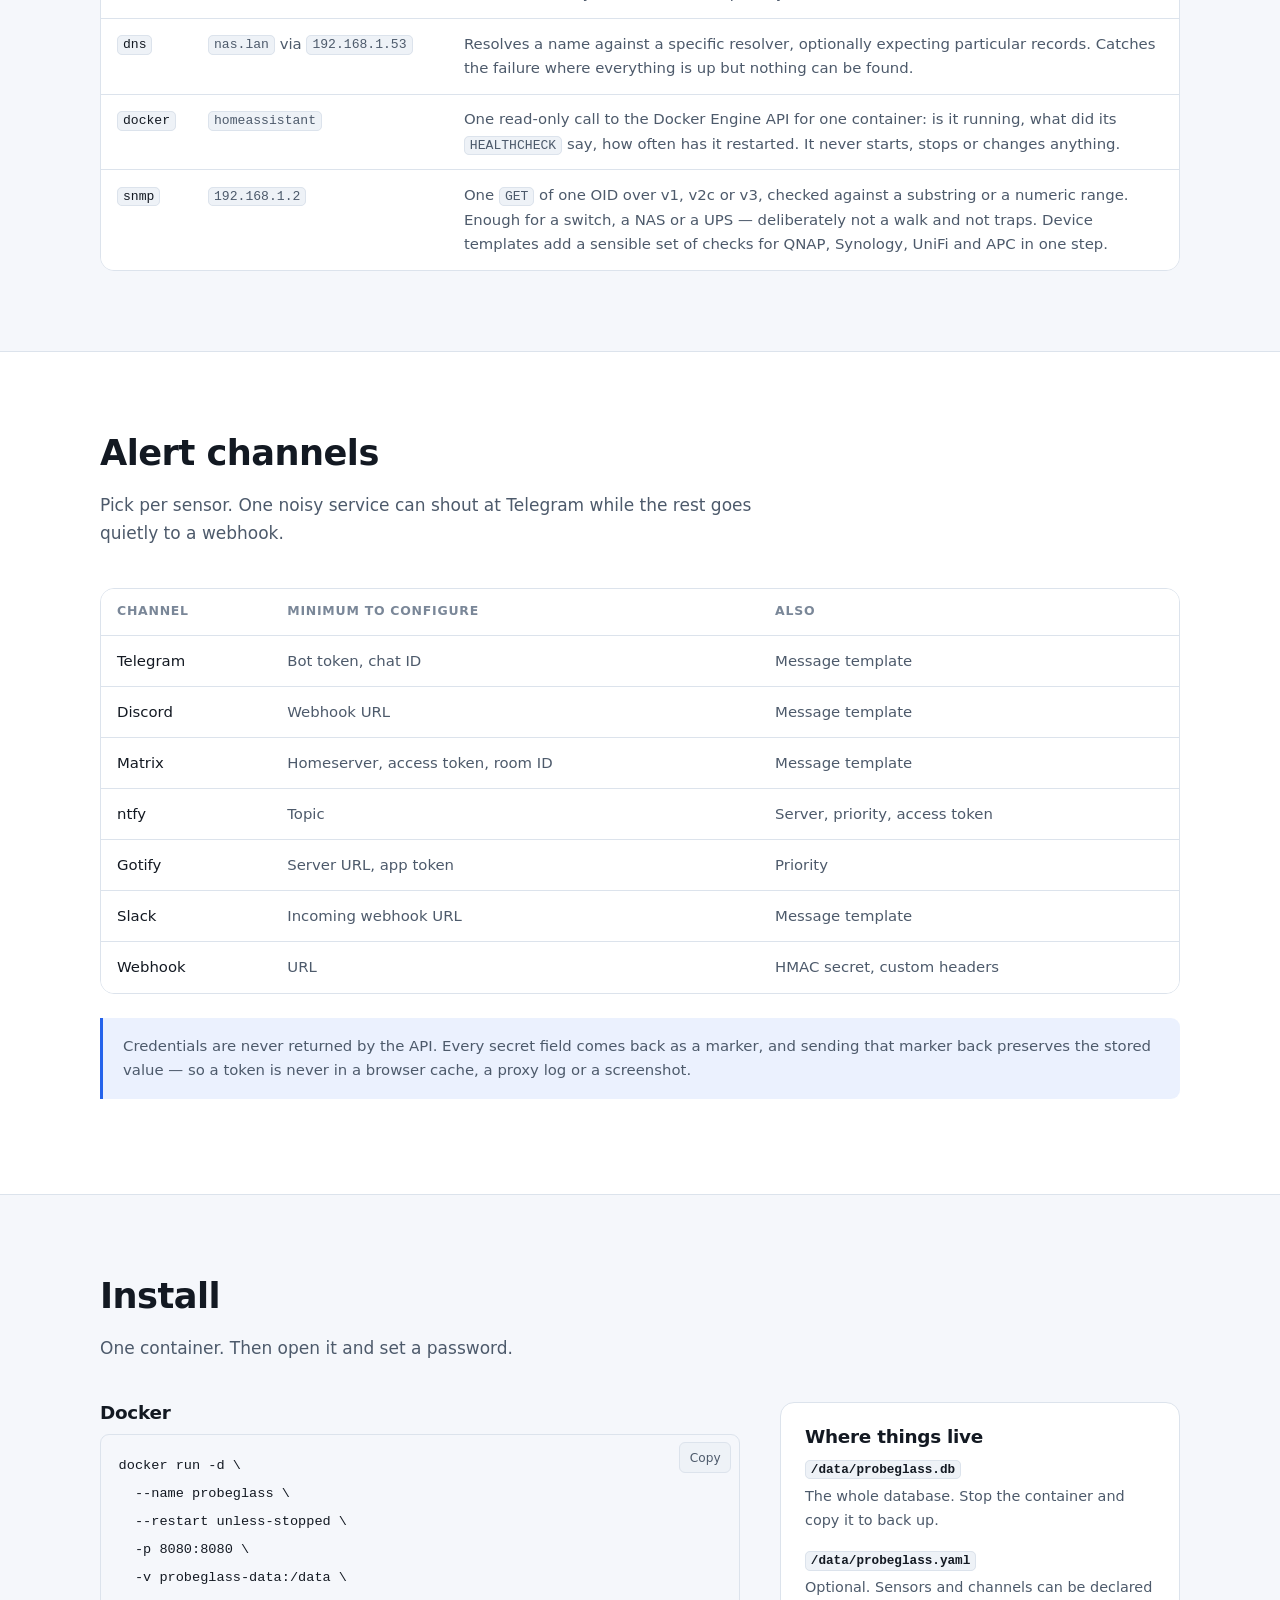
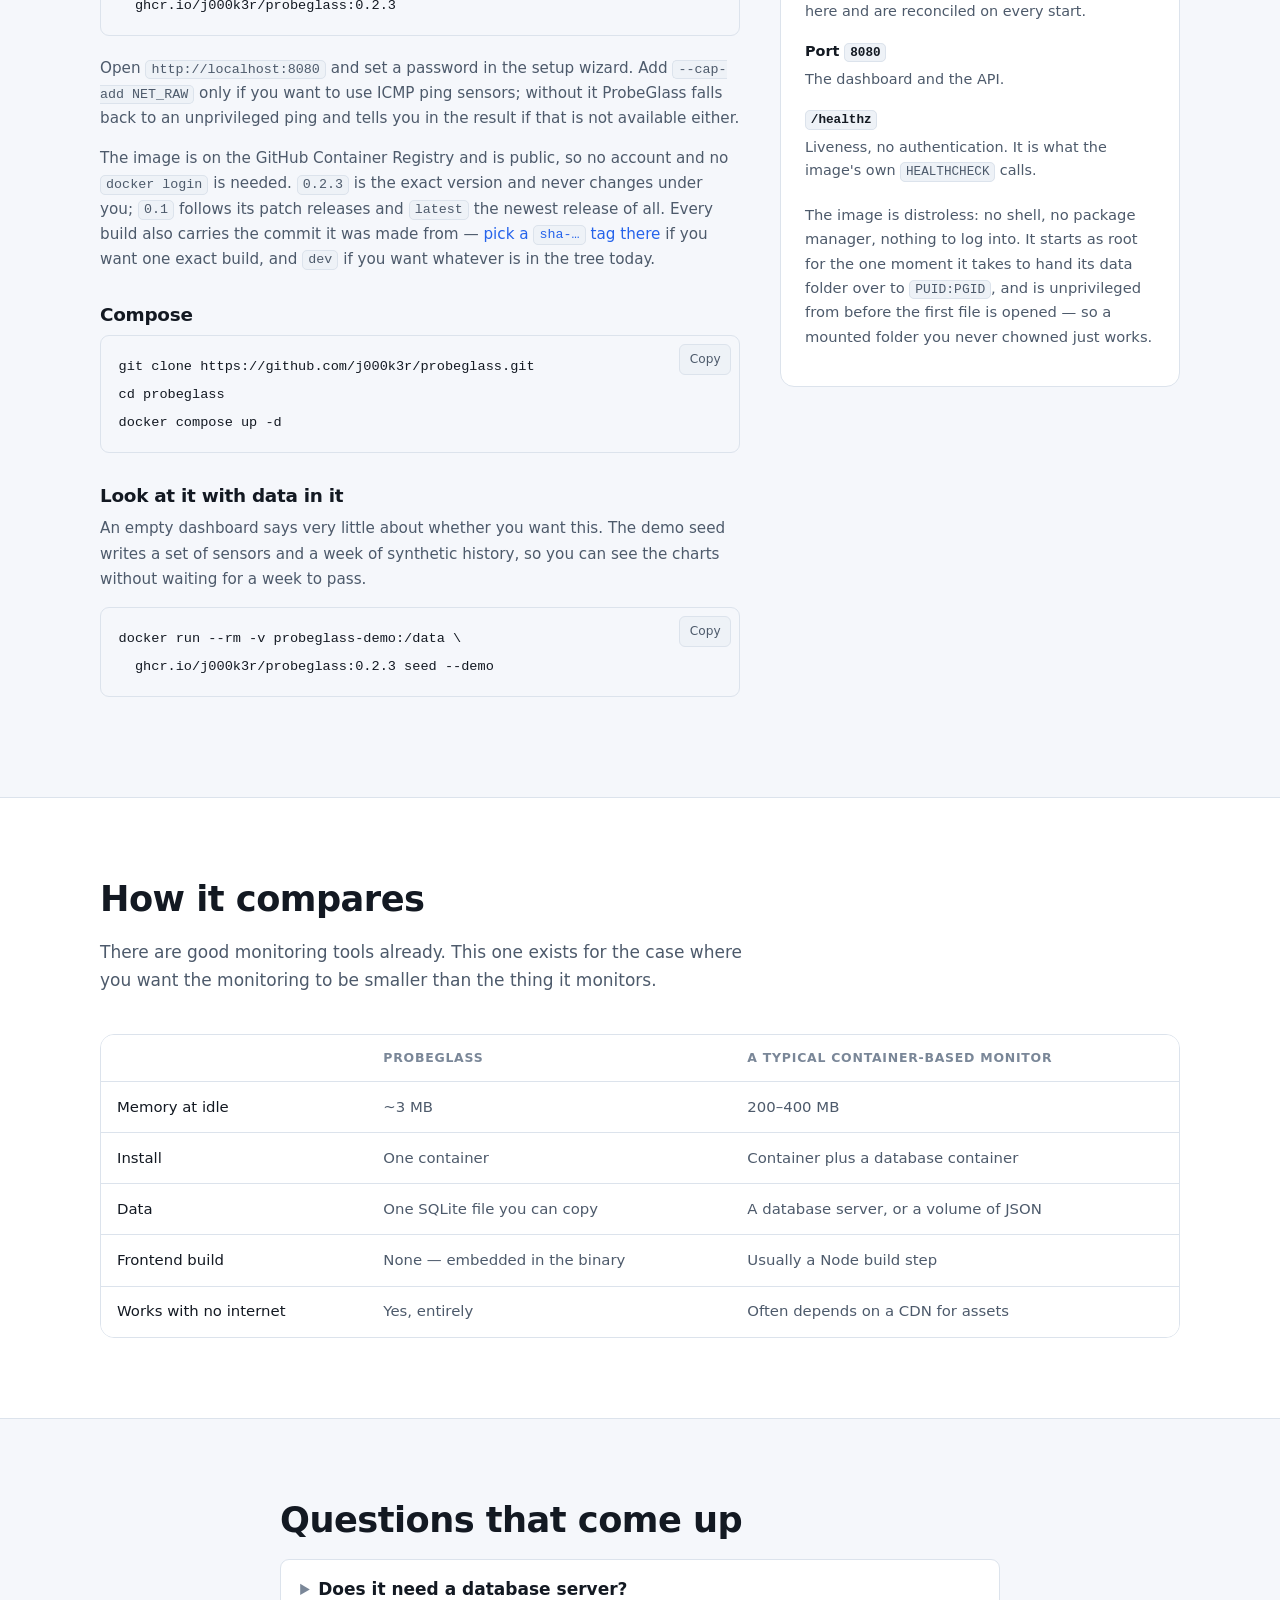
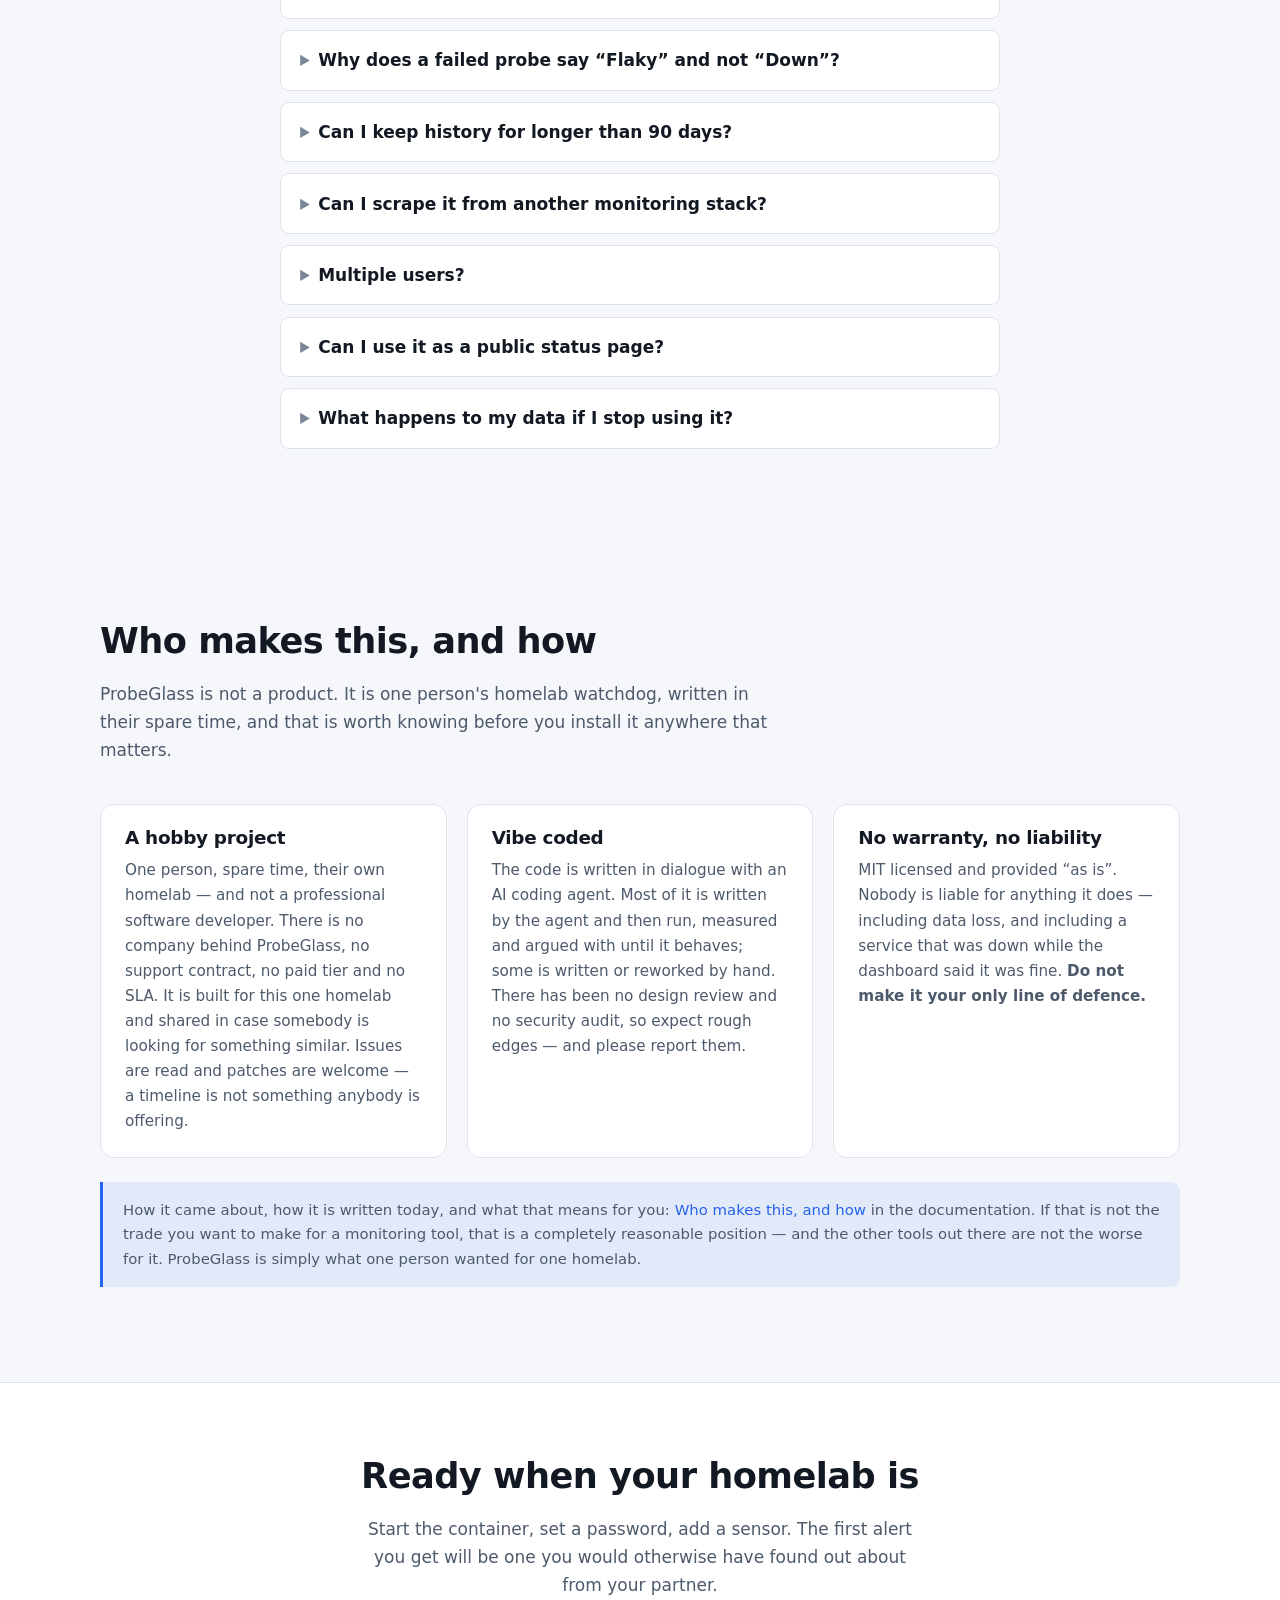
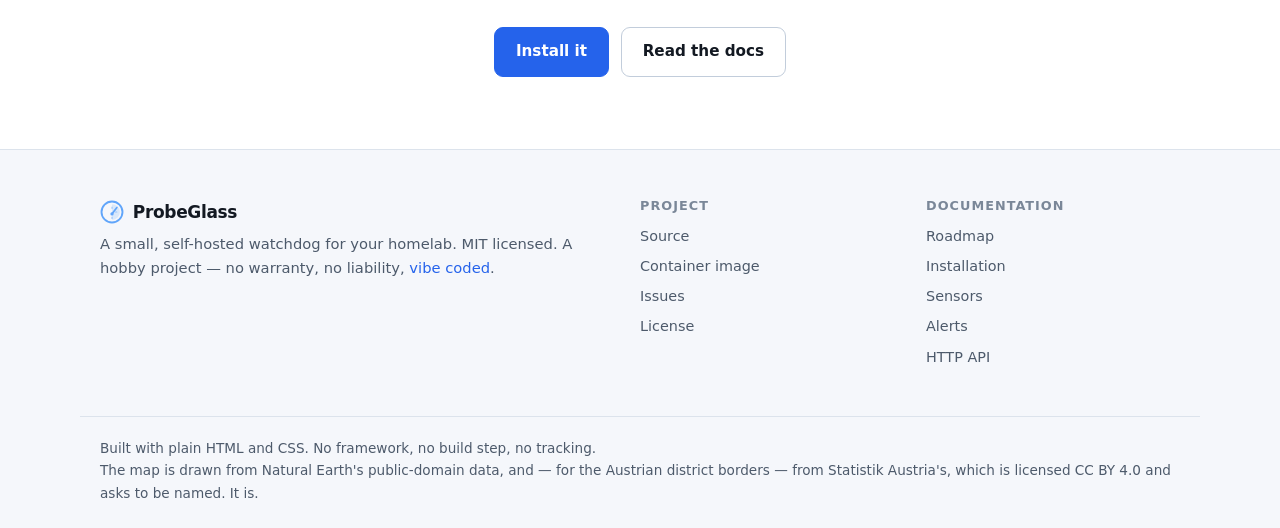
==== commit 2bb7b243: "Show the status page's diagrams, and regenerate the demo Co-Authored-By: Claude Code <noreply@anthro" ====
--- a/site/index.html
+++ b/site/index.html
@@ -160,10 +160,12 @@
         <p>
           A read-only status page on its own link, for the people who use the
           homelab rather than operate it. Give it a title, a logo, an uploaded
-          background image, a theme, an accent and one of three layouts; group
+          background image, a theme, an accent and one of four layouts; group
           the services into sections you name — or turn your dashboard groups into sections in
           one step; choose which uptime windows, logos, heartbeats and incidents
-          each shows, and write status messages with their own colour and symbol. It draws no
+          each shows, and in the charts layout give every service a 90-day uptime
+          strip and a response-time curve. Status messages carry their own colour
+          and symbol. It draws no
           address, no option and no credential, the link can be rotated or
           switched off in one click, and an incident's cause stays private unless
           you publish it.
